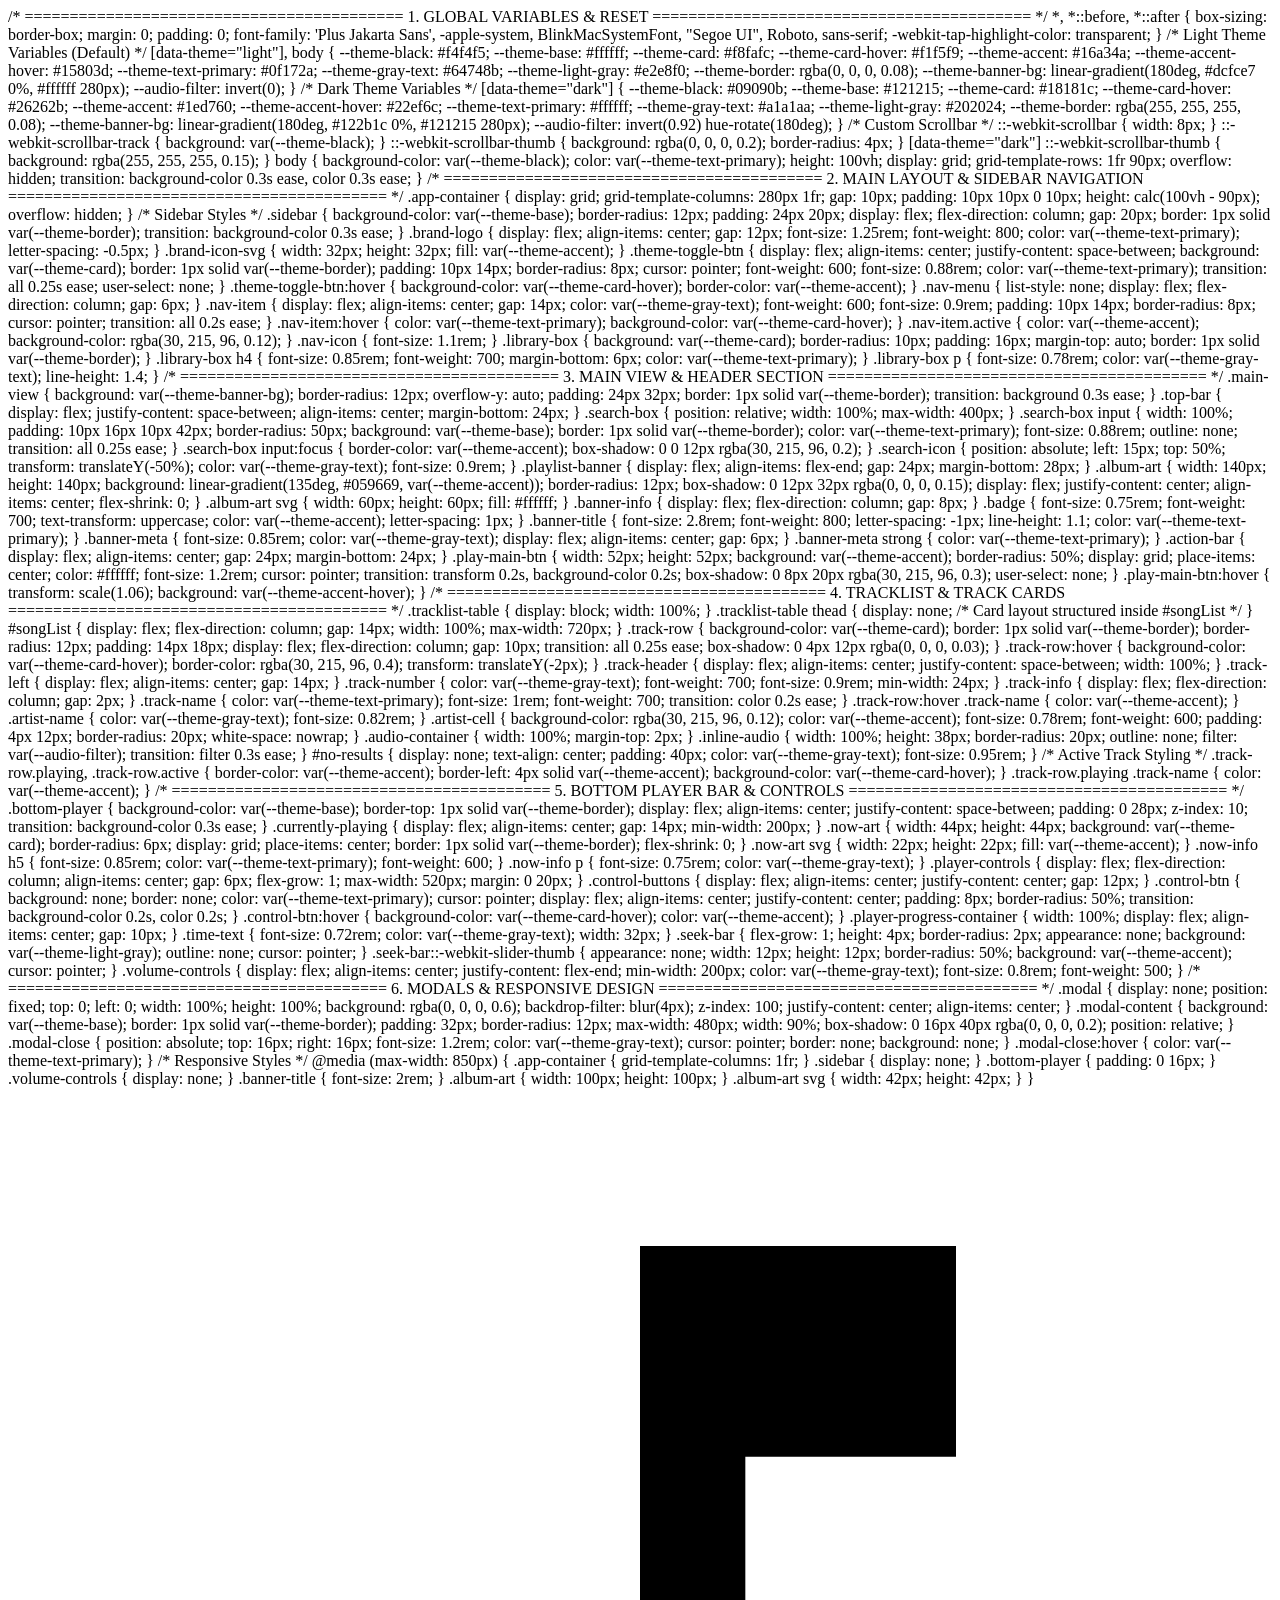
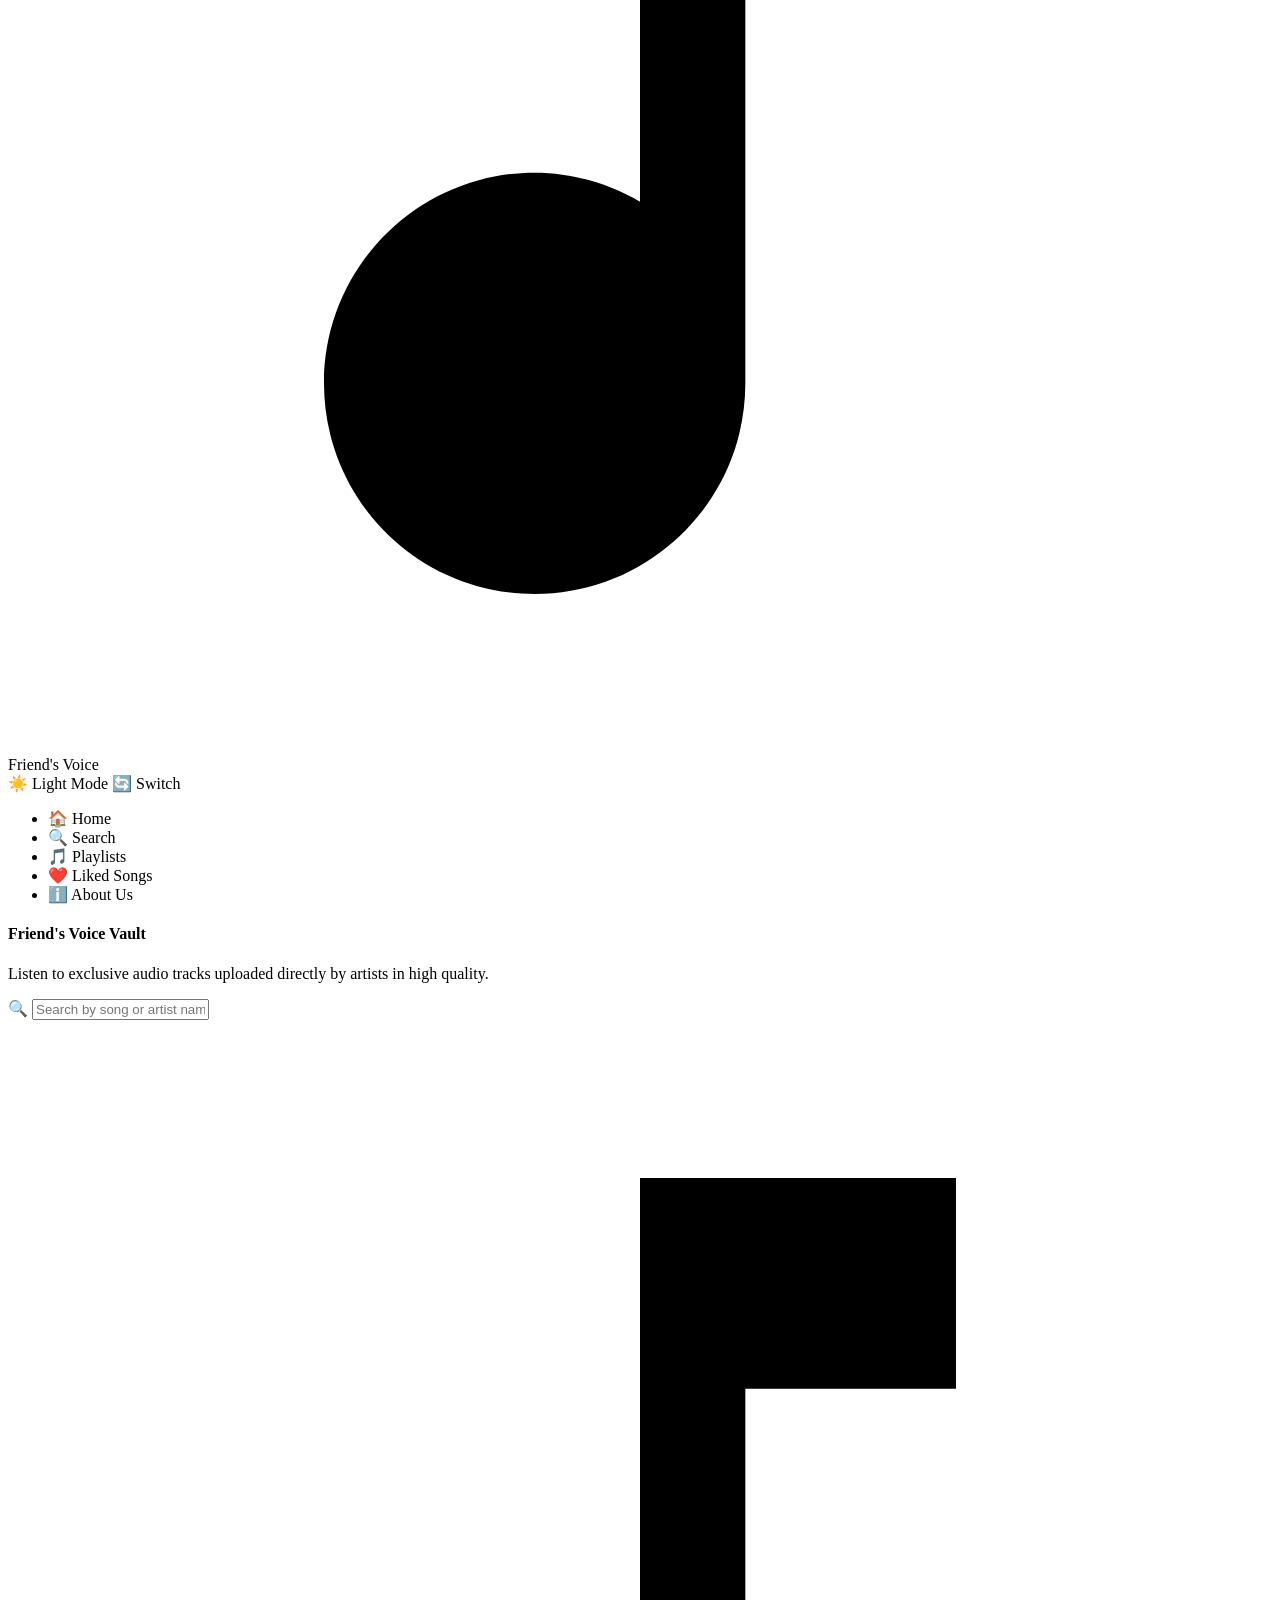
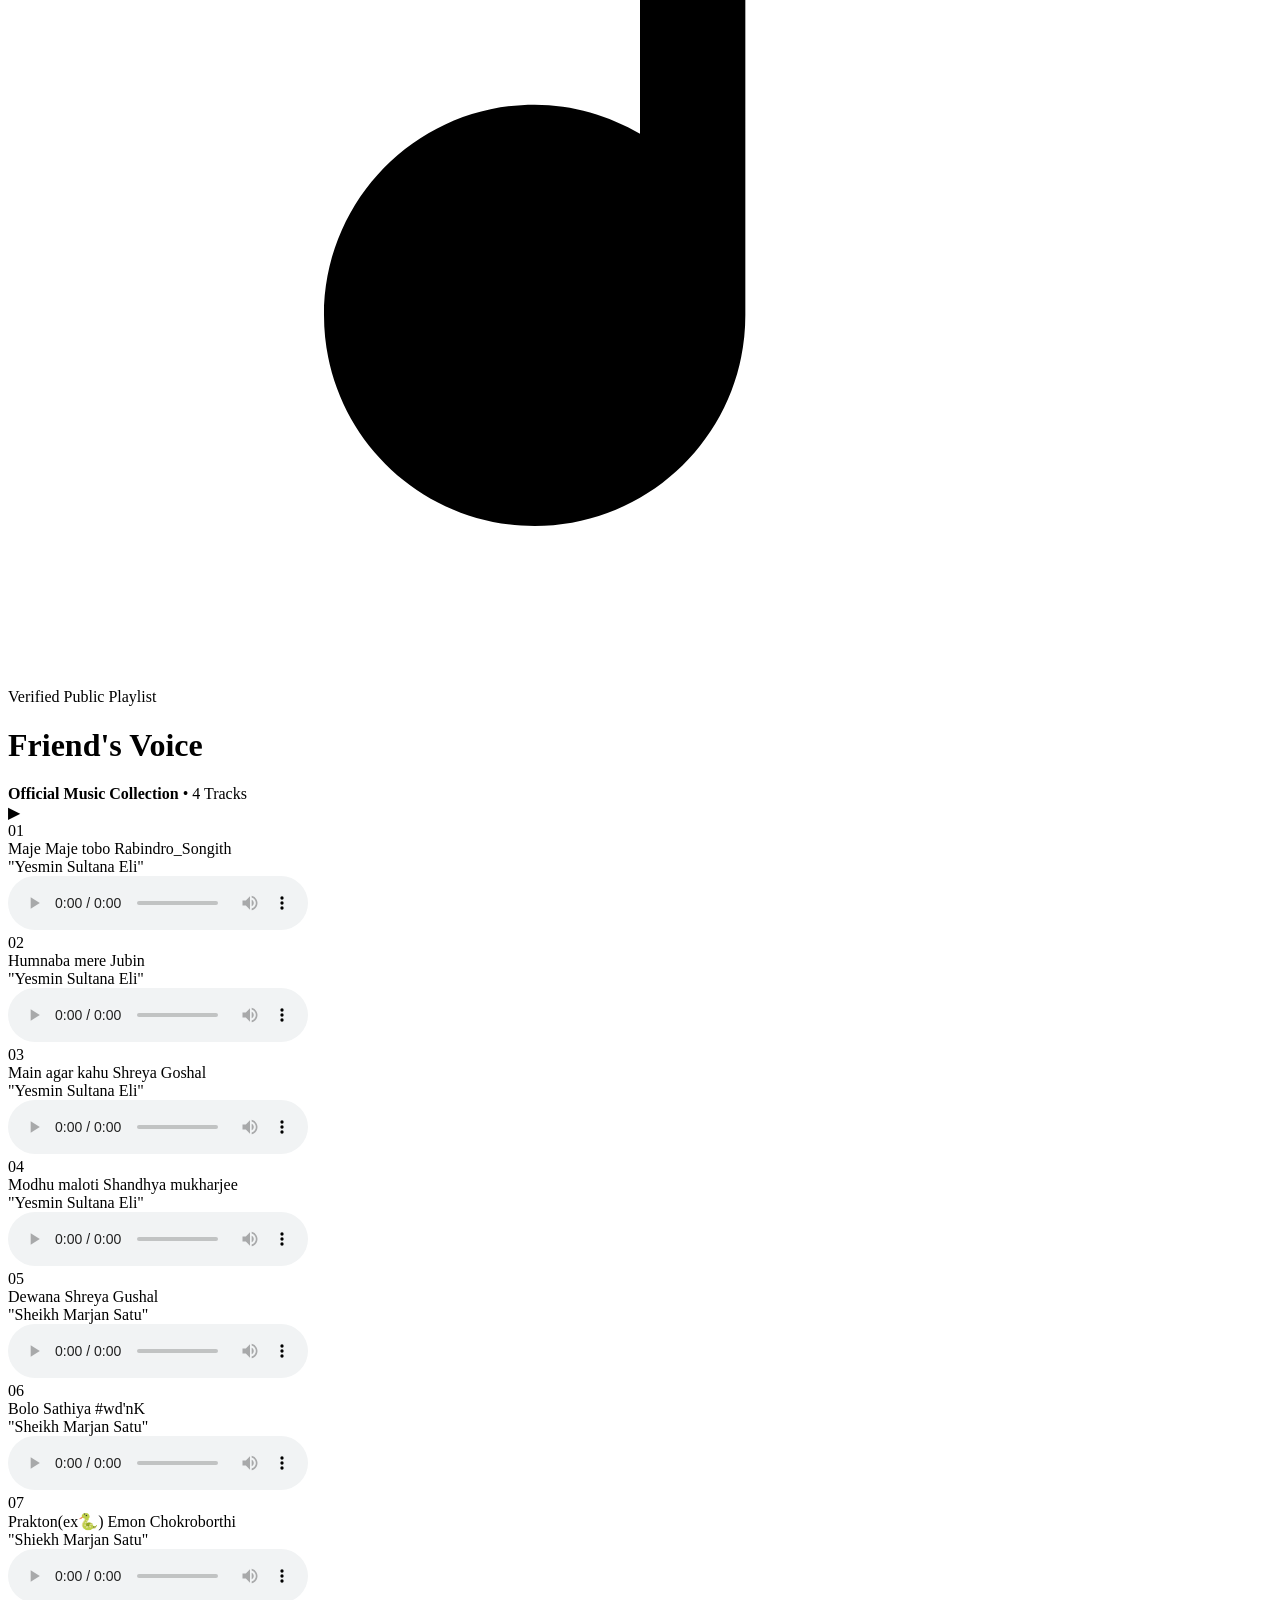
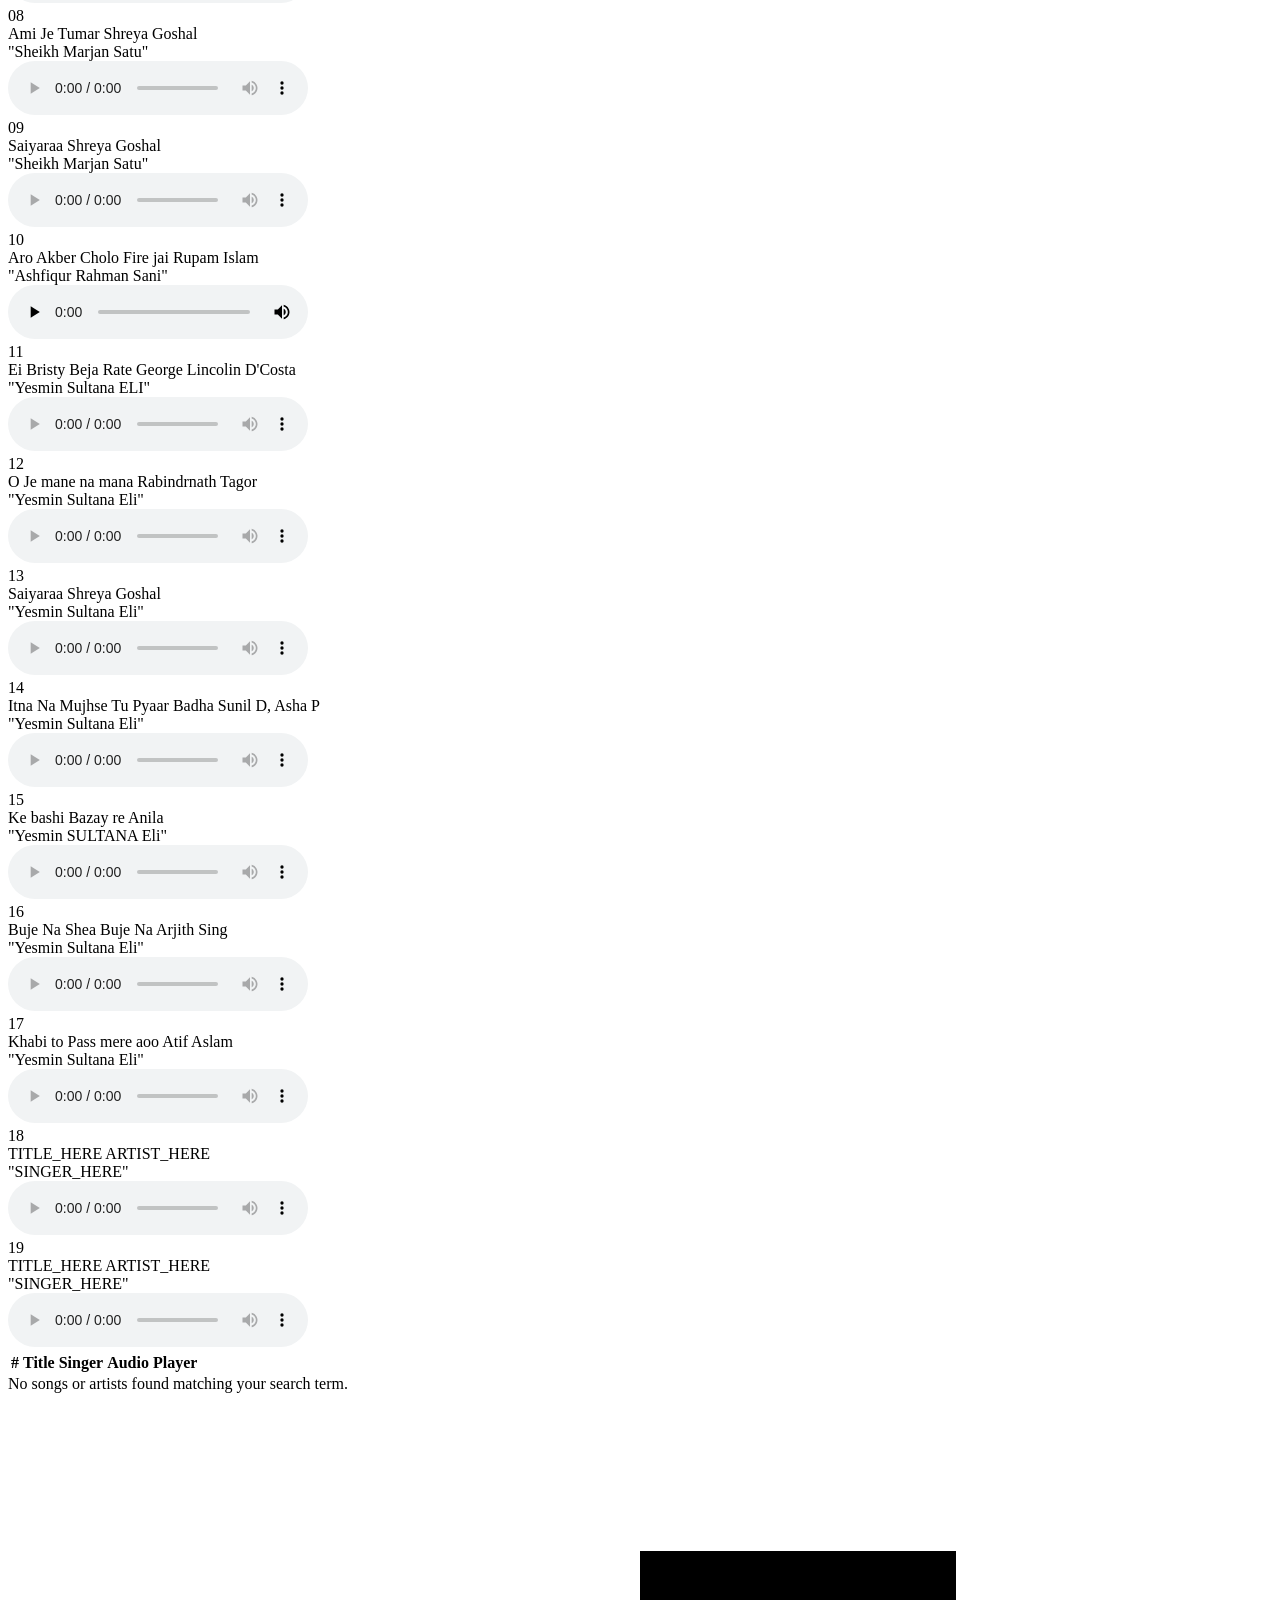
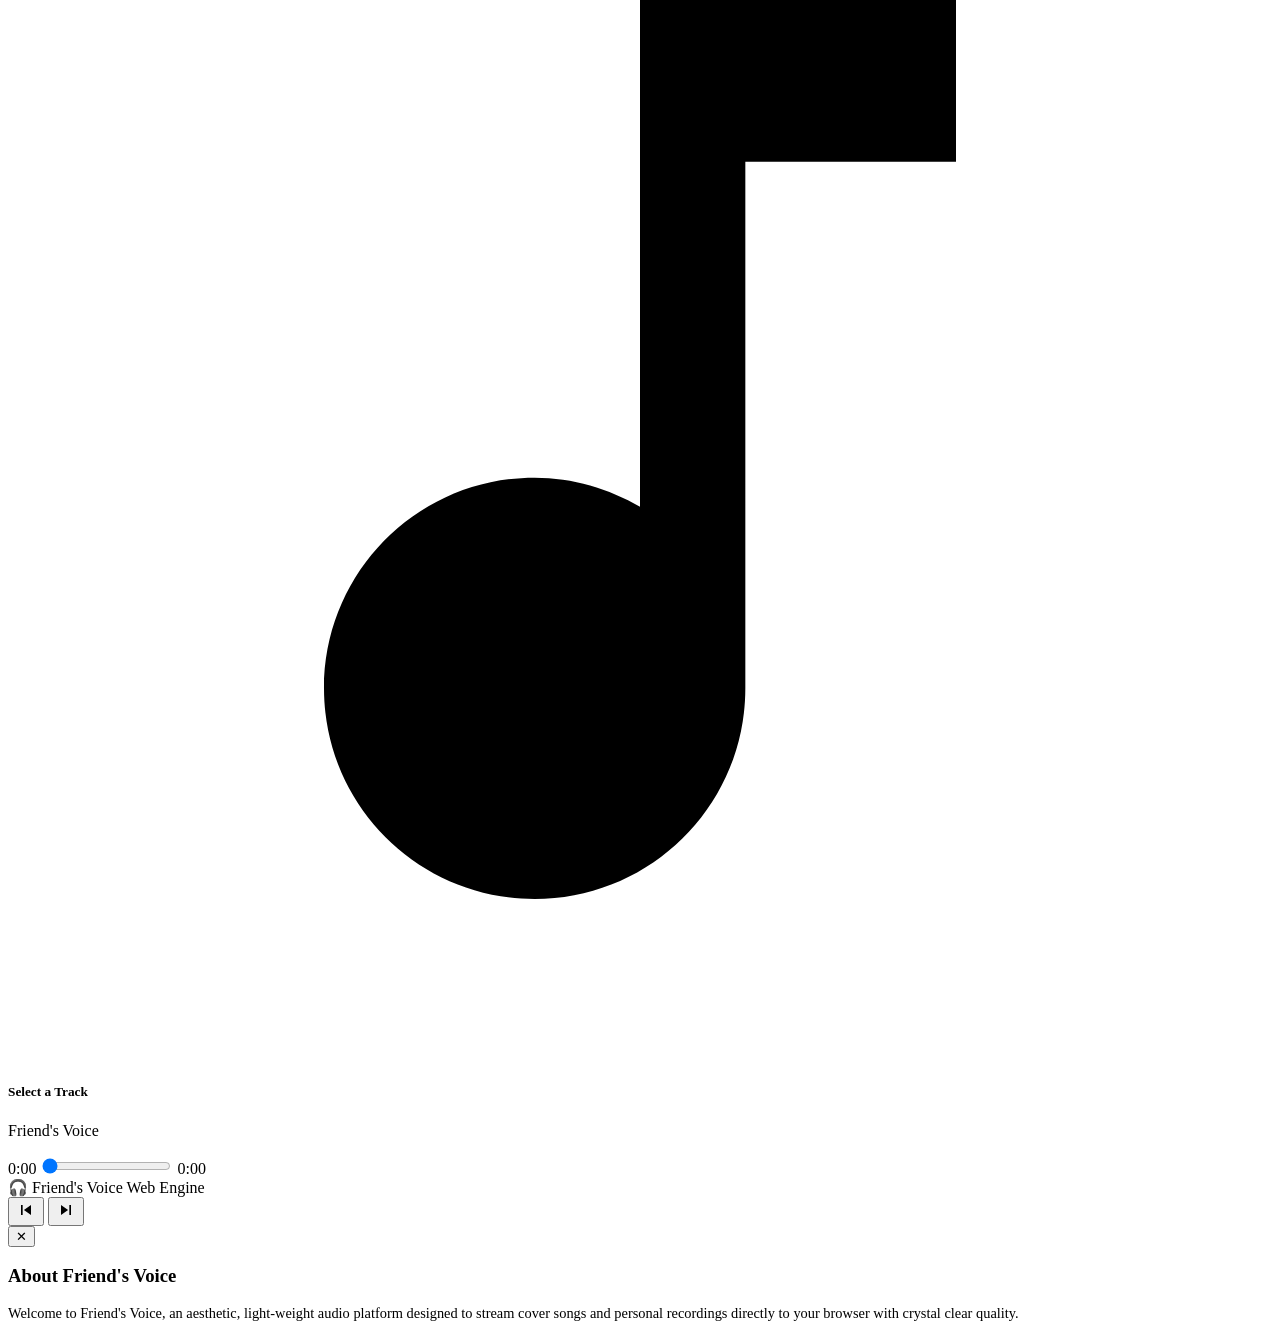
==== music.html @ ba9e69d5 "Update music.html" ====
<!DOCTYPE html>
<html lang="en" data-theme="light">
<head>
    <meta charset="UTF-8">
    <meta name="viewport" content="width=device-width, initial-scale=1.0">
    <title>Friend's Voice</title>
    <link href="https://fonts.googleapis.com/css2?family=Plus+Jakarta+Sans:wght@400;500;600;700;800&display=swap" rel="stylesheet">
   /* ==========================================
   1. GLOBAL VARIABLES & RESET
   ========================================== */
*, *::before, *::after {
    box-sizing: border-box;
    margin: 0;
    padding: 0;
    font-family: 'Plus Jakarta Sans', -apple-system, BlinkMacSystemFont, "Segoe UI", Roboto, sans-serif;
    -webkit-tap-highlight-color: transparent;
}

/* Light Theme Variables (Default) */
[data-theme="light"], body {
    --theme-black: #f4f4f5;
    --theme-base: #ffffff;
    --theme-card: #f8fafc;
    --theme-card-hover: #f1f5f9;
    --theme-accent: #16a34a;
    --theme-accent-hover: #15803d;
    --theme-text-primary: #0f172a;
    --theme-gray-text: #64748b;
    --theme-light-gray: #e2e8f0;
    --theme-border: rgba(0, 0, 0, 0.08);
    --theme-banner-bg: linear-gradient(180deg, #dcfce7 0%, #ffffff 280px);
    --audio-filter: invert(0);
}

/* Dark Theme Variables */
[data-theme="dark"] {
    --theme-black: #09090b;
    --theme-base: #121215;
    --theme-card: #18181c;
    --theme-card-hover: #26262b;
    --theme-accent: #1ed760;
    --theme-accent-hover: #22ef6c;
    --theme-text-primary: #ffffff;
    --theme-gray-text: #a1a1aa;
    --theme-light-gray: #202024;
    --theme-border: rgba(255, 255, 255, 0.08);
    --theme-banner-bg: linear-gradient(180deg, #122b1c 0%, #121215 280px);
    --audio-filter: invert(0.92) hue-rotate(180deg);
}

/* Custom Scrollbar */
::-webkit-scrollbar {
    width: 8px;
}
::-webkit-scrollbar-track {
    background: var(--theme-black);
}
::-webkit-scrollbar-thumb {
    background: rgba(0, 0, 0, 0.2);
    border-radius: 4px;
}
[data-theme="dark"] ::-webkit-scrollbar-thumb {
    background: rgba(255, 255, 255, 0.15);
}

body {
    background-color: var(--theme-black);
    color: var(--theme-text-primary);
    height: 100vh;
    display: grid;
    grid-template-rows: 1fr 90px;
    overflow: hidden;
    transition: background-color 0.3s ease, color 0.3s ease;
}

/* ==========================================
   2. MAIN LAYOUT & SIDEBAR NAVIGATION
   ========================================== */
.app-container {
    display: grid;
    grid-template-columns: 280px 1fr;
    gap: 10px;
    padding: 10px 10px 0 10px;
    height: calc(100vh - 90px);
    overflow: hidden;
}

/* Sidebar Styles */
.sidebar {
    background-color: var(--theme-base);
    border-radius: 12px;
    padding: 24px 20px;
    display: flex;
    flex-direction: column;
    gap: 20px;
    border: 1px solid var(--theme-border);
    transition: background-color 0.3s ease;
}

.brand-logo {
    display: flex;
    align-items: center;
    gap: 12px;
    font-size: 1.25rem;
    font-weight: 800;
    color: var(--theme-text-primary);
    letter-spacing: -0.5px;
}

.brand-icon-svg {
    width: 32px;
    height: 32px;
    fill: var(--theme-accent);
}

.theme-toggle-btn {
    display: flex;
    align-items: center;
    justify-content: space-between;
    background: var(--theme-card);
    border: 1px solid var(--theme-border);
    padding: 10px 14px;
    border-radius: 8px;
    cursor: pointer;
    font-weight: 600;
    font-size: 0.88rem;
    color: var(--theme-text-primary);
    transition: all 0.25s ease;
    user-select: none;
}

.theme-toggle-btn:hover {
    background-color: var(--theme-card-hover);
    border-color: var(--theme-accent);
}

.nav-menu {
    list-style: none;
    display: flex;
    flex-direction: column;
    gap: 6px;
}

.nav-item {
    display: flex;
    align-items: center;
    gap: 14px;
    color: var(--theme-gray-text);
    font-weight: 600;
    font-size: 0.9rem;
    padding: 10px 14px;
    border-radius: 8px;
    cursor: pointer;
    transition: all 0.2s ease;
}

.nav-item:hover {
    color: var(--theme-text-primary);
    background-color: var(--theme-card-hover);
}

.nav-item.active {
    color: var(--theme-accent);
    background-color: rgba(30, 215, 96, 0.12);
}

.nav-icon {
    font-size: 1.1rem;
}

.library-box {
    background: var(--theme-card);
    border-radius: 10px;
    padding: 16px;
    margin-top: auto;
    border: 1px solid var(--theme-border);
}

.library-box h4 {
    font-size: 0.85rem;
    font-weight: 700;
    margin-bottom: 6px;
    color: var(--theme-text-primary);
}

.library-box p {
    font-size: 0.78rem;
    color: var(--theme-gray-text);
    line-height: 1.4;
}

/* ==========================================
   3. MAIN VIEW & HEADER SECTION
   ========================================== */
.main-view {
    background: var(--theme-banner-bg);
    border-radius: 12px;
    overflow-y: auto;
    padding: 24px 32px;
    border: 1px solid var(--theme-border);
    transition: background 0.3s ease;
}

.top-bar {
    display: flex;
    justify-content: space-between;
    align-items: center;
    margin-bottom: 24px;
}

.search-box {
    position: relative;
    width: 100%;
    max-width: 400px;
}

.search-box input {
    width: 100%;
    padding: 10px 16px 10px 42px;
    border-radius: 50px;
    background: var(--theme-base);
    border: 1px solid var(--theme-border);
    color: var(--theme-text-primary);
    font-size: 0.88rem;
    outline: none;
    transition: all 0.25s ease;
}

.search-box input:focus {
    border-color: var(--theme-accent);
    box-shadow: 0 0 12px rgba(30, 215, 96, 0.2);
}

.search-icon {
    position: absolute;
    left: 15px;
    top: 50%;
    transform: translateY(-50%);
    color: var(--theme-gray-text);
    font-size: 0.9rem;
}

.playlist-banner {
    display: flex;
    align-items: flex-end;
    gap: 24px;
    margin-bottom: 28px;
}

.album-art {
    width: 140px;
    height: 140px;
    background: linear-gradient(135deg, #059669, var(--theme-accent));
    border-radius: 12px;
    box-shadow: 0 12px 32px rgba(0, 0, 0, 0.15);
    display: flex;
    justify-content: center;
    align-items: center;
    flex-shrink: 0;
}

.album-art svg {
    width: 60px;
    height: 60px;
    fill: #ffffff;
}

.banner-info {
    display: flex;
    flex-direction: column;
    gap: 8px;
}

.badge {
    font-size: 0.75rem;
    font-weight: 700;
    text-transform: uppercase;
    color: var(--theme-accent);
    letter-spacing: 1px;
}

.banner-title {
    font-size: 2.8rem;
    font-weight: 800;
    letter-spacing: -1px;
    line-height: 1.1;
    color: var(--theme-text-primary);
}

.banner-meta {
    font-size: 0.85rem;
    color: var(--theme-gray-text);
    display: flex;
    align-items: center;
    gap: 6px;
}

.banner-meta strong {
    color: var(--theme-text-primary);
}

.action-bar {
    display: flex;
    align-items: center;
    gap: 24px;
    margin-bottom: 24px;
}

.play-main-btn {
    width: 52px;
    height: 52px;
    background: var(--theme-accent);
    border-radius: 50%;
    display: grid;
    place-items: center;
    color: #ffffff;
    font-size: 1.2rem;
    cursor: pointer;
    transition: transform 0.2s, background-color 0.2s;
    box-shadow: 0 8px 20px rgba(30, 215, 96, 0.3);
    user-select: none;
}

.play-main-btn:hover {
    transform: scale(1.06);
    background: var(--theme-accent-hover);
}

/* ==========================================
   4. TRACKLIST & TRACK CARDS
   ========================================== */
.tracklist-table {
    display: block;
    width: 100%;
}

.tracklist-table thead {
    display: none; /* Card layout structured inside #songList */
}

#songList {
    display: flex;
    flex-direction: column;
    gap: 14px;
    width: 100%;
    max-width: 720px;
}

.track-row {
    background-color: var(--theme-card);
    border: 1px solid var(--theme-border);
    border-radius: 12px;
    padding: 14px 18px;
    display: flex;
    flex-direction: column;
    gap: 10px;
    transition: all 0.25s ease;
    box-shadow: 0 4px 12px rgba(0, 0, 0, 0.03);
}

.track-row:hover {
    background-color: var(--theme-card-hover);
    border-color: rgba(30, 215, 96, 0.4);
    transform: translateY(-2px);
}

.track-header {
    display: flex;
    align-items: center;
    justify-content: space-between;
    width: 100%;
}

.track-left {
    display: flex;
    align-items: center;
    gap: 14px;
}

.track-number {
    color: var(--theme-gray-text);
    font-weight: 700;
    font-size: 0.9rem;
    min-width: 24px;
}

.track-info {
    display: flex;
    flex-direction: column;
    gap: 2px;
}

.track-name {
    color: var(--theme-text-primary);
    font-size: 1rem;
    font-weight: 700;
    transition: color 0.2s ease;
}

.track-row:hover .track-name {
    color: var(--theme-accent);
}

.artist-name {
    color: var(--theme-gray-text);
    font-size: 0.82rem;
}

.artist-cell {
    background-color: rgba(30, 215, 96, 0.12);
    color: var(--theme-accent);
    font-size: 0.78rem;
    font-weight: 600;
    padding: 4px 12px;
    border-radius: 20px;
    white-space: nowrap;
}

.audio-container {
    width: 100%;
    margin-top: 2px;
}

.inline-audio {
    width: 100%;
    height: 38px;
    border-radius: 20px;
    outline: none;
    filter: var(--audio-filter);
    transition: filter 0.3s ease;
}

#no-results {
    display: none;
    text-align: center;
    padding: 40px;
    color: var(--theme-gray-text);
    font-size: 0.95rem;
}

/* Active Track Styling */
.track-row.playing, .track-row.active {
    border-color: var(--theme-accent);
    border-left: 4px solid var(--theme-accent);
    background-color: var(--theme-card-hover);
}

.track-row.playing .track-name {
    color: var(--theme-accent);
}

/* ==========================================
   5. BOTTOM PLAYER BAR & CONTROLS
   ========================================== */
.bottom-player {
    background-color: var(--theme-base);
    border-top: 1px solid var(--theme-border);
    display: flex;
    align-items: center;
    justify-content: space-between;
    padding: 0 28px;
    z-index: 10;
    transition: background-color 0.3s ease;
}

.currently-playing {
    display: flex;
    align-items: center;
    gap: 14px;
    min-width: 200px;
}

.now-art {
    width: 44px;
    height: 44px;
    background: var(--theme-card);
    border-radius: 6px;
    display: grid;
    place-items: center;
    border: 1px solid var(--theme-border);
    flex-shrink: 0;
}

.now-art svg {
    width: 22px;
    height: 22px;
    fill: var(--theme-accent);
}

.now-info h5 {
    font-size: 0.85rem;
    color: var(--theme-text-primary);
    font-weight: 600;
}

.now-info p {
    font-size: 0.75rem;
    color: var(--theme-gray-text);
}

.player-controls {
    display: flex;
    flex-direction: column;
    align-items: center;
    gap: 6px;
    flex-grow: 1;
    max-width: 520px;
    margin: 0 20px;
}

.control-buttons {
    display: flex;
    align-items: center;
    justify-content: center;
    gap: 12px;
}

.control-btn {
    background: none;
    border: none;
    color: var(--theme-text-primary);
    cursor: pointer;
    display: flex;
    align-items: center;
    justify-content: center;
    padding: 8px;
    border-radius: 50%;
    transition: background-color 0.2s, color 0.2s;
}

.control-btn:hover {
    background-color: var(--theme-card-hover);
    color: var(--theme-accent);
}

.player-progress-container {
    width: 100%;
    display: flex;
    align-items: center;
    gap: 10px;
}

.time-text {
    font-size: 0.72rem;
    color: var(--theme-gray-text);
    width: 32px;
}

.seek-bar {
    flex-grow: 1;
    height: 4px;
    border-radius: 2px;
    appearance: none;
    background: var(--theme-light-gray);
    outline: none;
    cursor: pointer;
}

.seek-bar::-webkit-slider-thumb {
    appearance: none;
    width: 12px;
    height: 12px;
    border-radius: 50%;
    background: var(--theme-accent);
    cursor: pointer;
}

.volume-controls {
    display: flex;
    align-items: center;
    justify-content: flex-end;
    min-width: 200px;
    color: var(--theme-gray-text);
    font-size: 0.8rem;
    font-weight: 500;
}

/* ==========================================
   6. MODALS & RESPONSIVE DESIGN
   ========================================== */
.modal {
    display: none;
    position: fixed;
    top: 0;
    left: 0;
    width: 100%;
    height: 100%;
    background: rgba(0, 0, 0, 0.6);
    backdrop-filter: blur(4px);
    z-index: 100;
    justify-content: center;
    align-items: center;
}

.modal-content {
    background: var(--theme-base);
    border: 1px solid var(--theme-border);
    padding: 32px;
    border-radius: 12px;
    max-width: 480px;
    width: 90%;
    box-shadow: 0 16px 40px rgba(0, 0, 0, 0.2);
    position: relative;
}

.modal-close {
    position: absolute;
    top: 16px;
    right: 16px;
    font-size: 1.2rem;
    color: var(--theme-gray-text);
    cursor: pointer;
    border: none;
    background: none;
}

.modal-close:hover {
    color: var(--theme-text-primary);
}

/* Responsive Styles */
@media (max-width: 850px) {
    .app-container {
        grid-template-columns: 1fr;
    }
    .sidebar {
        display: none;
    }
    .bottom-player {
        padding: 0 16px;
    }
    .volume-controls {
        display: none;
    }
    .banner-title {
        font-size: 2rem;
    }
    .album-art {
        width: 100px;
        height: 100px;
    }
    .album-art svg {
        width: 42px;
        height: 42px;
    }
}
</head>
<body>

    <div class="app-container">
        
        <!-- Sidebar Navigation -->
        <aside class="sidebar">
            <div class="brand-logo">
                <svg class="brand-icon-svg" viewBox="0 0 24 24">
                    <path d="M12 3v10.55c-.59-.34-1.27-.55-2-.55-2.21 0-4 1.79-4 4s1.79 4 4 4 4-1.79 4-4V7h4V3h-6z"/>
                </svg>
                <span>Friend's Voice</span>
            </div>

            <!-- Theme Switcher -->
            <div class="theme-toggle-btn" onclick="toggleTheme()">
                <span id="themeLabel">☀️ Light Mode</span>
                <span id="themeIcon">🔄 Switch</span>
            </div>

            <ul class="nav-menu">
                <li class="nav-item active" onclick="switchTab(this)">
                    <span class="nav-icon">🏠</span> Home
                </li>
                <li class="nav-item" onclick="focusSearch(); switchTab(this)">
                    <span class="nav-icon">🔍</span> Search
                </li>
                <li class="nav-item" onclick="switchTab(this)">
                    <span class="nav-icon">🎵</span> Playlists
                </li>
                <li class="nav-item" onclick="switchTab(this)">
                    <span class="nav-icon">❤️</span> Liked Songs
                </li>
                <li class="nav-item" onclick="openModal()">
                    <span class="nav-icon">ℹ️</span> About Us
                </li>
            </ul>

            <div class="library-box">
                <h4>Friend's Voice Vault</h4>
                <p>Listen to exclusive audio tracks uploaded directly by artists in high quality.</p>
            </div>
        </aside>

        <!-- Main View Header & Tracks -->
        <main class="main-view">
            
            <!-- Top Search Input -->
            <div class="top-bar">
                <div class="search-box">
                    <span class="search-icon">🔍</span>
                    <input type="text" id="searchInput" onkeyup="filterSongs()" placeholder="Search by song or artist name...">
                </div>
            </div>

            <!-- Main Title Header -->
            <div class="playlist-banner">
                <div class="album-art">
                    <svg viewBox="0 0 24 24">
                        <path d="M12 3v10.55c-.59-.34-1.27-.55-2-.55-2.21 0-4 1.79-4 4s1.79 4 4 4 4-1.79 4-4V7h4V3h-6z"/>
                    </svg>
                </div>
                <div class="banner-info">
                    <span class="badge">Verified Public Playlist</span>
                    <h1 class="banner-title">Friend's Voice</h1>
                    <div class="banner-meta">
                        <strong>Official Music Collection</strong> • 4 Tracks
                    </div>
                </div>
            </div>

            <div class="action-bar">
                <div class="play-main-btn" title="Play First Track" onclick="playFirstTrack()">▶</div>
            </div>

            <!-- Song List Table -->
            <table class="tracklist-table">
                <thead>
                    <tr>
                        <th>#</th>
                        <th>Title</th>
                        <th>Singer</th>
                        <th>Audio Player</th>
                    </tr>
                </thead>
               <div id="songList">

    <!-- Track 01 -->
    <div class="track-row">
        <div class="track-header">
            <div class="track-left">
                <span class="track-number">01</span>
                <div class="track-info">
                    <span class="track-name">Maje Maje tobo</span>
                    <span class="artist-name">Rabindro_Songith</span>
                </div>
            </div>
            <div class="artist-cell">"Yesmin Sultana Eli"</div>
        </div>
        <div class="audio-container">
            <audio class="inline-audio" controls preload="metadata">
                <source src="assets/maje_maje_tobo.mp4" type="audio/mp4">
            </audio>
        </div>
    </div>

    <!-- Track 02 -->
    <div class="track-row">
        <div class="track-header">
            <div class="track-left">
                <span class="track-number">02</span>
                <div class="track-info">
                    <span class="track-name">Humnaba mere</span>
                    <span class="artist-name">Jubin</span>
                </div>
            </div>
            <div class="artist-cell">"Yesmin Sultana Eli"</div>
        </div>
        <div class="audio-container">
            <audio class="inline-audio" controls preload="metadata">
                <source src="assets/humnaba_mere.mp4" type="audio/mp4">
            </audio>
        </div>
    </div>

    <!-- Track 03 -->
    <div class="track-row">
        <div class="track-header">
            <div class="track-left">
                <span class="track-number">03</span>
                <div class="track-info">
                    <span class="track-name">Main agar kahu</span>
                    <span class="artist-name">Shreya Goshal</span>
                </div>
            </div>
            <div class="artist-cell">"Yesmin Sultana Eli"</div>
        </div>
        <div class="audio-container">
            <audio class="inline-audio" controls preload="metadata">
                <source src="assets/main_agar_kahu.mp4" type="audio/mp4">
            </audio>
        </div>
    </div>

    <!-- Track 04 -->
    <div class="track-row">
        <div class="track-header">
            <div class="track-left">
                <span class="track-number">04</span>
                <div class="track-info">
                    <span class="track-name">Modhu maloti</span>
                    <span class="artist-name">Shandhya mukharjee</span>
                </div>
            </div>
            <div class="artist-cell">"Yesmin Sultana Eli"</div>
        </div>
        <div class="audio-container">
            <audio class="inline-audio" controls preload="metadata">
                <source src="assets/modhu_maloti.mp4" type="audio/mp4">
            </audio>
        </div>
    </div>

    <!-- Track 05 -->
    <div class="track-row">
        <div class="track-header">
            <div class="track-left">
                <span class="track-number">05</span>
                <div class="track-info">
                    <span class="track-name">Dewana</span>
                    <span class="artist-name">Shreya Gushal</span>
                </div>
            </div>
            <div class="artist-cell">"Sheikh Marjan Satu"</div>
        </div>
        <div class="audio-container">
            <audio class="inline-audio" controls preload="metadata">
                <source src="Music/videos/satu1.mp4" type="audio/mp4">
            </audio>
        </div>
    </div>

    <!-- Track 06 -->
    <div class="track-row">
        <div class="track-header">
            <div class="track-left">
                <span class="track-number">06</span>
                <div class="track-info">
                    <span class="track-name">Bolo Sathiya</span>
                    <span class="artist-name">#wd'nK</span>
                </div>
            </div>
            <div class="artist-cell">"Sheikh Marjan Satu"</div>
        </div>
        <div class="audio-container">
            <audio class="inline-audio" controls preload="metadata">
                <source src="satu2.mp4" type="audio/mp4">
            </audio>
        </div>
    </div>

    <!-- Track 07 -->
    <div class="track-row">
        <div class="track-header">
            <div class="track-left">
                <span class="track-number">07</span>
                <div class="track-info">
                    <span class="track-name">Prakton(ex🐍)</span>
                    <span class="artist-name">Emon Chokroborthi</span>
                </div>
            </div>
            <div class="artist-cell">"Shiekh Marjan Satu"</div>
        </div>
        <div class="audio-container">
            <audio class="inline-audio" controls preload="metadata">
                <source src="satu3.mp4" type="audio/mp4">
            </audio>
        </div>
    </div>

    <!-- Track 08 -->
    <div class="track-row">
        <div class="track-header">
            <div class="track-left">
                <span class="track-number">08</span>
                <div class="track-info">
                    <span class="track-name">Ami Je Tumar</span>
                    <span class="artist-name">Shreya Goshal</span>
                </div>
            </div>
            <div class="artist-cell">"Sheikh Marjan Satu"</div>
        </div>
        <div class="audio-container">
            <audio class="inline-audio" controls preload="metadata">
                <source src="satu4.mp4" type="audio/mp4">
            </audio>
        </div>
    </div>

    <!-- Track 09 -->
    <div class="track-row">
        <div class="track-header">
            <div class="track-left">
                <span class="track-number">09</span>
                <div class="track-info">
                    <span class="track-name">Saiyaraa</span>
                    <span class="artist-name">Shreya Goshal</span>
                </div>
            </div>
            <div class="artist-cell">"Sheikh Marjan Satu"</div>
        </div>
        <div class="audio-container">
            <audio class="inline-audio" controls preload="metadata">
                <source src="satu5.mp4" type="audio/mp4">
            </audio>
        </div>
    </div>

    <!-- Track 10 -->
    <div class="track-row">
        <div class="track-header">
            <div class="track-left">
                <span class="track-number">10</span>
                <div class="track-info">
                    <span class="track-name">Aro Akber Cholo Fire jai</span>
                    <span class="artist-name">Rupam Islam</span>
                </div>
            </div>
            <div class="artist-cell">"Ashfiqur Rahman Sani"</div>
        </div>
        <div class="audio-container">
            <audio class="inline-audio" controls preload="metadata">
                <source src="sani1.ogg" type="audio/ogg">
            </audio>
        </div>
    </div>

    <!-- Track 11 -->
    <div class="track-row">
        <div class="track-header">
            <div class="track-left">
                <span class="track-number">11</span>
                <div class="track-info">
                    <span class="track-name">Ei Bristy Beja Rate</span>
                    <span class="artist-name">George Lincolin D'Costa</span>
                </div>
            </div>
            <div class="artist-cell">"Yesmin Sultana ELI"</div>
        </div>
        <div class="audio-container">
            <audio class="inline-audio" controls preload="metadata">
                <source src="Ei_bristy _veja _rate.mp4" type="audio/mp4">
            </audio>
        </div>
    </div>

    <!-- Track 12 -->
    <div class="track-row">
        <div class="track-header">
            <div class="track-left">
                <span class="track-number">12</span>
                <div class="track-info">
                    <span class="track-name">O Je mane na mana</span>
                    <span class="artist-name">Rabindrnath Tagor</span>
                </div>
            </div>
            <div class="artist-cell">"Yesmin Sultana Eli"</div>
        </div>
        <div class="audio-container">
            <audio class="inline-audio" controls preload="metadata">
                <source src="Eli2.mp4" type="audio/mp4">
            </audio>
        </div>
    </div>

    <!-- Track 13 -->
    <div class="track-row">
        <div class="track-header">
            <div class="track-left">
                <span class="track-number">13</span>
                <div class="track-info">
                    <span class="track-name">Saiyaraa</span>
                    <span class="artist-name">Shreya Goshal</span>
                </div>
            </div>
            <div class="artist-cell">"Yesmin Sultana Eli"</div>
        </div>
        <div class="audio-container">
            <audio class="inline-audio" controls preload="metadata">
                <source src="eli3.mp4" type="audio/mp4">
            </audio>
        </div>
    </div>

    <!-- Track 14 -->
    <div class="track-row">
        <div class="track-header">
            <div class="track-left">
                <span class="track-number">14</span>
                <div class="track-info">
                    <span class="track-name">Itna Na Mujhse Tu Pyaar Badha</span>
                    <span class="artist-name">Sunil D, Asha P</span>
                </div>
            </div>
            <div class="artist-cell">"Yesmin Sultana Eli"</div>
        </div>
        <div class="audio-container">
            <audio class="inline-audio" controls preload="metadata">
                <source src="Eli3_2.mp4" type="audio/mp4">
            </audio>
        </div>
    </div>

    <!-- Track 15 -->
    <div class="track-row">
        <div class="track-header">
            <div class="track-left">
                <span class="track-number">15</span>
                <div class="track-info">
                    <span class="track-name">Ke bashi Bazay re</span>
                    <span class="artist-name">Anila</span>
                </div>
            </div>
            <div class="artist-cell">"Yesmin SULTANA Eli"</div>
        </div>
        <div class="audio-container">
            <audio class="inline-audio" controls preload="metadata">
                <source src="Eli4.mp4" type="audio/mp4">
            </audio>
        </div>
    </div>

    <!-- Track 16 -->
    <div class="track-row">
        <div class="track-header">
            <div class="track-left">
                <span class="track-number">16</span>
                <div class="track-info">
                    <span class="track-name">Buje Na Shea Buje Na</span>
                    <span class="artist-name">Arjith Sing</span>
                </div>
            </div>
            <div class="artist-cell">"Yesmin Sultana Eli"</div>
        </div>
        <div class="audio-container">
            <audio class="inline-audio" controls preload="metadata">
                <source src="Buje_na.mp4" type="audio/mp4">
            </audio>
        </div>
    </div>

    <!-- Track 17 -->
    <div class="track-row">
        <div class="track-header">
            <div class="track-left">
                <span class="track-number">17</span>
                <div class="track-info">
                    <span class="track-name">Khabi to Pass mere aoo</span>
                    <span class="artist-name">Atif Aslam</span>
                </div>
            </div>
            <div class="artist-cell">"Yesmin Sultana Eli"</div>
        </div>
        <div class="audio-container">
            <audio class="inline-audio" controls preload="metadata">
                <source src="Khabi_to.mp4" type="audio/mp4">
            </audio>
        </div>
    </div>

    <!-- Track 18 -->
    <div class="track-row">
        <div class="track-header">
            <div class="track-left">
                <span class="track-number">18</span>
                <div class="track-info">
                    <span class="track-name">TITLE_HERE</span>
                    <span class="artist-name">ARTIST_HERE</span>
                </div>
            </div>
            <div class="artist-cell">"SINGER_HERE"</div>
        </div>
        <div class="audio-container">
            <audio class="inline-audio" controls preload="metadata">
                <source src="AUDIO_SRC_HERE" type="audio/mp4">
            </audio>
        </div>
    </div>

    <!-- Track 19 -->
    <div class="track-row">
        <div class="track-header">
            <div class="track-left">
                <span class="track-number">19</span>
                <div class="track-info">
                    <span class="track-name">TITLE_HERE</span>
                    <span class="artist-name">ARTIST_HERE</span>
                </div>
            </div>
            <div class="artist-cell">"SINGER_HERE"</div>
        </div>
        <div class="audio-container">
            <audio class="inline-audio" controls preload="metadata">
                <source src="AUDIO_SRC_HERE" type="audio/mp4">
            </audio>
        </div>
    </div>

</div>

            </table>

            <div id="no-results">No songs or artists found matching your search term.</div>

        </main>
    </div>

    <!-- Bottom Audio Control Bar -->
    <footer class="bottom-player">
        <div class="currently-playing">
            <div class="now-art">
                <svg viewBox="0 0 24 24">
                    <path d="M12 3v10.55c-.59-.34-1.27-.55-2-.55-2.21 0-4 1.79-4 4s1.79 4 4 4 4-1.79 4-4V7h4V3h-6z"/>
                </svg>
            </div>
            <div class="now-info">
                <h5 id="nowPlayingTitle">Select a Track</h5>
                <p id="nowPlayingArtist">Friend's Voice</p>
            </div>
        </div>

        <div class="player-controls">
            <div class="player-progress-container">
                <span class="time-text" id="currentTime">0:00</span>
                <input type="range" class="seek-bar" id="seekBar" value="0" min="0" max="100">
                <span class="time-text" id="durationTime">0:00</span>
            </div>
        </div>

        <div class="volume-controls">
            <span>🎧 Friend's Voice Web Engine</span>
        </div>
        <!-- HTML Structure -->
<div class="control-buttons">
    <button class="control-btn" id="prevBtn" title="Previous Song">
        <svg viewBox="0 0 24 24" width="20" height="20" fill="currentColor">
            <path d="M6 6h2v12H6zm3.5 6l8.5 6V6z"/>
        </svg>
    </button>
    <button class="control-btn" id="nextBtn" title="Next Song">
        <svg viewBox="0 0 24 24" width="20" height="20" fill="currentColor">
            <path d="M6 18l8.5-6L6 6v12zM16 6v12h2V6h-2z"/>
        </svg>
    </button>
</div>
    </footer>

    <!-- About Us Modal -->
    <div class="modal" id="aboutModal">
        <div class="modal-content">
            <button class="modal-close" onclick="closeModal()">✕</button>
            <h3 style="margin-bottom: 12px; color: var(--theme-accent);">About Friend's Voice</h3>
            <p style="font-size: 0.9rem; color: var(--theme-gray-text); line-height: 1.6;">
                Welcome to Friend's Voice, an aesthetic, light-weight audio platform designed to stream cover songs and personal recordings directly to your browser with crystal clear quality.
            </p>
        </div>
    </div>

    <!-- Logic & Event Listeners -->
    <script>
        const allAudios = document.querySelectorAll('audio');
        const nowTitle = document.getElementById('nowPlayingTitle');
        const nowArtist = document.getElementById('nowPlayingArtist');
        const seekBar = document.getElementById('seekBar');
        const currentTimeTxt = document.getElementById('currentTime');
        const durationTimeTxt = document.getElementById('durationTime');
        const themeLabel = document.getElementById('themeLabel');
        
        let activeAudio = null;

        // Theme Toggle Handler (Light/Dark Mode Switcher)
        function toggleTheme() {
            const currentTheme = document.documentElement.getAttribute('data-theme');
            const newTheme = currentTheme === 'light' ? 'dark' : 'light';
            
            document.documentElement.setAttribute('data-theme', newTheme);
            themeLabel.textContent = newTheme === 'light' ? '☀️ Light Mode' : '🌙 Dark Mode';
        }

        // Auto-pause and Bottom Bar Sync Logic
        allAudios.forEach((audio) => {
            audio.addEventListener('play', function() {
                // Pause all other audio players
                allAudios.forEach(a => {
                    if (a !== audio) {
                        a.pause();
                    }
                });

                activeAudio = audio;
                
                // Get track details from table row
                const row = audio.closest('tr');
                if (row) {
                    const title = row.querySelector('.track-name').textContent;
                    const artist = row.querySelector('.artist-cell').textContent;
                    nowTitle.textContent = title;
                    nowArtist.textContent = artist;
                }
            });

            // Update Progress Bar / Seekbar
            audio.addEventListener('timeupdate', function() {
                if (audio === activeAudio) {
                    const progress = (audio.currentTime / audio.duration) * 100;
                    seekBar.value = progress || 0;
                    currentTimeTxt.textContent = formatTime(audio.currentTime);
                    if(!isNaN(audio.duration)) {
                        durationTimeTxt.textContent = formatTime(audio.duration);
                    }
                }
            });
        });

        // Seek Audio using bottom seek bar
        seekBar.addEventListener('input', function() {
            if (activeAudio && !isNaN(activeAudio.duration)) {
                const seekTo = (seekBar.value / 100) * activeAudio.duration;
                activeAudio.currentTime = seekTo;
            }
        });

        // Time Formatting Helper
        function formatTime(seconds) {
            const mins = Math.floor(seconds / 60);
            const secs = Math.floor(seconds % 60);
            return `${mins}:${secs < 10 ? '0' : ''}${secs}`;
        }

        // Play First Song from Big Play Button
        function playFirstTrack() {
            if (allAudios.length > 0) {
                allAudios[0].play();
            }
        }

        // Instant Search Logic
        function filterSongs() {
            const filter = document.getElementById('searchInput').value.toLowerCase();
            const rows = document.querySelectorAll('#songList .track-row');
            const noResults = document.getElementById('no-results');
            let matchFound = false;

            rows.forEach(row => {
                const songTitle = row.querySelector('.track-name').textContent.toLowerCase();
                const artistName = row.querySelector('.artist-cell').textContent.toLowerCase();

                if (songTitle.includes(filter) || artistName.includes(filter)) {
                    row.style.display = "";
                    matchFound = true;
                } else {
                    row.style.display = "none";
                }
            });

            noResults.style.display = matchFound ? "none" : "block";
        }

        function focusSearch() {
            document.getElementById('searchInput').focus();
        }

        function switchTab(element) {
            document.querySelectorAll('.nav-item').forEach(el => el.classList.remove('active'));
            element.classList.add('active');
        }

        // Modal Handlers
        function openModal() {
            document.getElementById('aboutModal').style.display = 'flex';
        }

        function closeModal() {
            document.getElementById('aboutModal').style.display = 'none';
        }
        // JavaScript Implementation
document.addEventListener('DOMContentLoaded', function () {
    const allAudios = document.querySelectorAll('audio');
    const nextBtn = document.getElementById('nextBtn');
    const prevBtn = document.getElementById('prevBtn');

    let currentTrackIndex = -1;
    let activeAudio = null;
    /* ==========================================
   1. GLOBAL VARIABLES & INITIALIZATION
   ========================================== */
let currentAudio = null;
let currentTrackIndex = -1;

const trackRows = document.querySelectorAll('.track-row');
const audioElements = document.querySelectorAll('.inline-audio');
const searchInput = document.getElementById('searchInput');
const noResults = document.getElementById('no-results');

const nowPlayingTitle = document.getElementById('nowPlayingTitle');
const nowPlayingArtist = document.getElementById('nowPlayingArtist');
const currentTimeEl = document.getElementById('currentTime');
const durationTimeEl = document.getElementById('durationTime');
const seekBar = document.getElementById('seekBar');

const prevBtn = document.getElementById('prevBtn');
const nextBtn = document.getElementById('nextBtn');
const aboutModal = document.getElementById('aboutModal');

/* ==========================================
   2. THEME SWITCHER (LIGHT / DARK)
   ========================================== */
function toggleTheme() {
    const body = document.body;
    const themeLabel = document.getElementById('themeLabel');
    const currentTheme = body.getAttribute('data-theme') || 'light';
    const newTheme = currentTheme === 'light' ? 'dark' : 'light';

    body.setAttribute('data-theme', newTheme);
    
    if (themeLabel) {
        themeLabel.innerText = newTheme === 'dark' ? '🌙 Dark Mode' : '☀️ Light Mode';
    }
}

/* ==========================================
   3. NAVIGATION TABS & MODAL CONTROLS
   ========================================== */
function switchTab(element) {
    document.querySelectorAll('.nav-item').forEach(item => {
        item.classList.remove('active');
    });
    element.classList.add('active');
}

function focusSearch() {
    if (searchInput) {
        searchInput.focus();
    }
}

function openModal() {
    if (aboutModal) {
        aboutModal.style.display = 'flex';
    }
}

function closeModal() {
    if (aboutModal) {
        aboutModal.style.display = 'none';
    }
}

window.onclick = function(event) {
    if (event.target === aboutModal) {
        closeModal();
    }
};

/* ==========================================
   4. SEARCH / FILTER FUNCTIONALITY
   ========================================== */
function filterSongs() {
    const filter = searchInput.value.toLowerCase().trim();
    let hasVisibleTracks = false;

    trackRows.forEach(row => {
        const songName = row.querySelector('.track-name')?.innerText.toLowerCase() || '';
        const artistName = row.querySelector('.artist-name')?.innerText.toLowerCase() || '';
        const singerName = row.querySelector('.artist-cell')?.innerText.toLowerCase() || '';

        if (songName.includes(filter) || artistName.includes(filter) || singerName.includes(filter)) {
            row.style.display = 'flex';
            hasVisibleTracks = true;
        } else {
            row.style.display = 'none';
        }
    });

    if (noResults) {
        noResults.style.display = hasVisibleTracks ? 'none' : 'block';
    }
}

/* ==========================================
   5. AUDIO PLAYER CONTROLS & AUTOPLAY SYNC
   ========================================== */

// Stop all playing audio and clear active visual states
function clearActiveStates() {
    audioElements.forEach(audio => audio.pause());
    trackRows.forEach(row => row.classList.remove('playing', 'active'));
}

// Format time in seconds to mm:ss format
function formatTime(seconds) {
    if (isNaN(seconds)) return "0:00";
    const mins = Math.floor(seconds / 60);
    const secs = Math.floor(seconds % 60);
    return `${mins}:${secs < 10 ? '0' : ''}${secs}`;
}

// Primary function to play a specific track by index
function playTrack(index) {
    if (index < 0 || index >= trackRows.length) return;

    clearActiveStates();

    const row = trackRows[index];
    const audio = row.querySelector('.inline-audio');

    currentAudio = audio;
    currentTrackIndex = index;

    // Highlight the currently active track card visually
    row.classList.add('playing', 'active');

    // Update bottom player track metadata
    const title = row.querySelector('.track-name')?.innerText || "Unknown Title";
    const singer = row.querySelector('.artist-cell')?.innerText.replace(/"/g, '') || "Unknown Singer";

    if (nowPlayingTitle) nowPlayingTitle.innerText = title;
    if (nowPlayingArtist) nowPlayingArtist.innerText = singer;

    // Play the audio
    audio.play();
}

/* ==========================================
   6. EVENT LISTENERS FOR TRACKS
   ========================================== */
trackRows.forEach((row, index) => {
    const audio = row.querySelector('.inline-audio');

    // Play or pause when clicking anywhere on the track card
    row.addEventListener('click', (e) => {
        if (e.target.tagName !== 'AUDIO' && !e.target.closest('audio')) {
            if (audio.paused) {
                playTrack(index);
            } else {
                audio.pause();
                row.classList.remove('playing', 'active');
            }
        }
    });

    // Update playing status when playback starts
    audio.addEventListener('play', () => {
        if (currentAudio && currentAudio !== audio) {
            clearActiveStates();
        }
        currentAudio = audio;
        currentTrackIndex = index;
        row.classList.add('playing', 'active');

        const title = row.querySelector('.track-name')?.innerText || "Unknown Title";
        const singer = row.querySelector('.artist-cell')?.innerText.replace(/"/g, '') || "Unknown Singer";

        if (nowPlayingTitle) nowPlayingTitle.innerText = title;
        if (nowPlayingArtist) nowPlayingArtist.innerText = singer;
    });

    // Remove highlight when paused
    audio.addEventListener('pause', () => {
        row.classList.remove('playing', 'active');
    });

    // Sync track progress with current time and seekbar slider
    audio.addEventListener('timeupdate', () => {
        if (currentAudio === audio) {
            if (currentTimeEl) currentTimeEl.innerText = formatTime(audio.currentTime);
            if (durationTimeEl) durationTimeEl.innerText = formatTime(audio.duration);
            
            if (seekBar && audio.duration) {
                seekBar.value = (audio.currentTime / audio.duration) * 100;
            }
        }
    });

    // Autoplay the next song when the current song finishes
    audio.addEventListener('ended', () => {
        row.classList.remove('playing', 'active');
        if (currentTrackIndex + 1 < trackRows.length) {
            playTrack(currentTrackIndex + 1);
        }
    });
});

/* ==========================================
   7. SEEKBAR & PLAYER BUTTON CONTROLS
   ========================================== */
if (seekBar) {
    seekBar.addEventListener('input', () => {
        if (currentAudio && currentAudio.duration) {
            currentAudio.currentTime = (seekBar.value / 100) * currentAudio.duration;
        }
    });
}

if (prevBtn) {
    prevBtn.addEventListener('click', () => {
        if (currentTrackIndex > 0) {
            playTrack(currentTrackIndex - 1);
        }
    });
}

if (nextBtn) {
    nextBtn.addEventListener('click', () => {
        if (currentTrackIndex < trackRows.length - 1) {
            playTrack(currentTrackIndex + 1);
        }
    });
}

function playFirstTrack() {
    if (trackRows.length > 0) {
        playTrack(0);
    }
}


    </script>

</body>
</html>
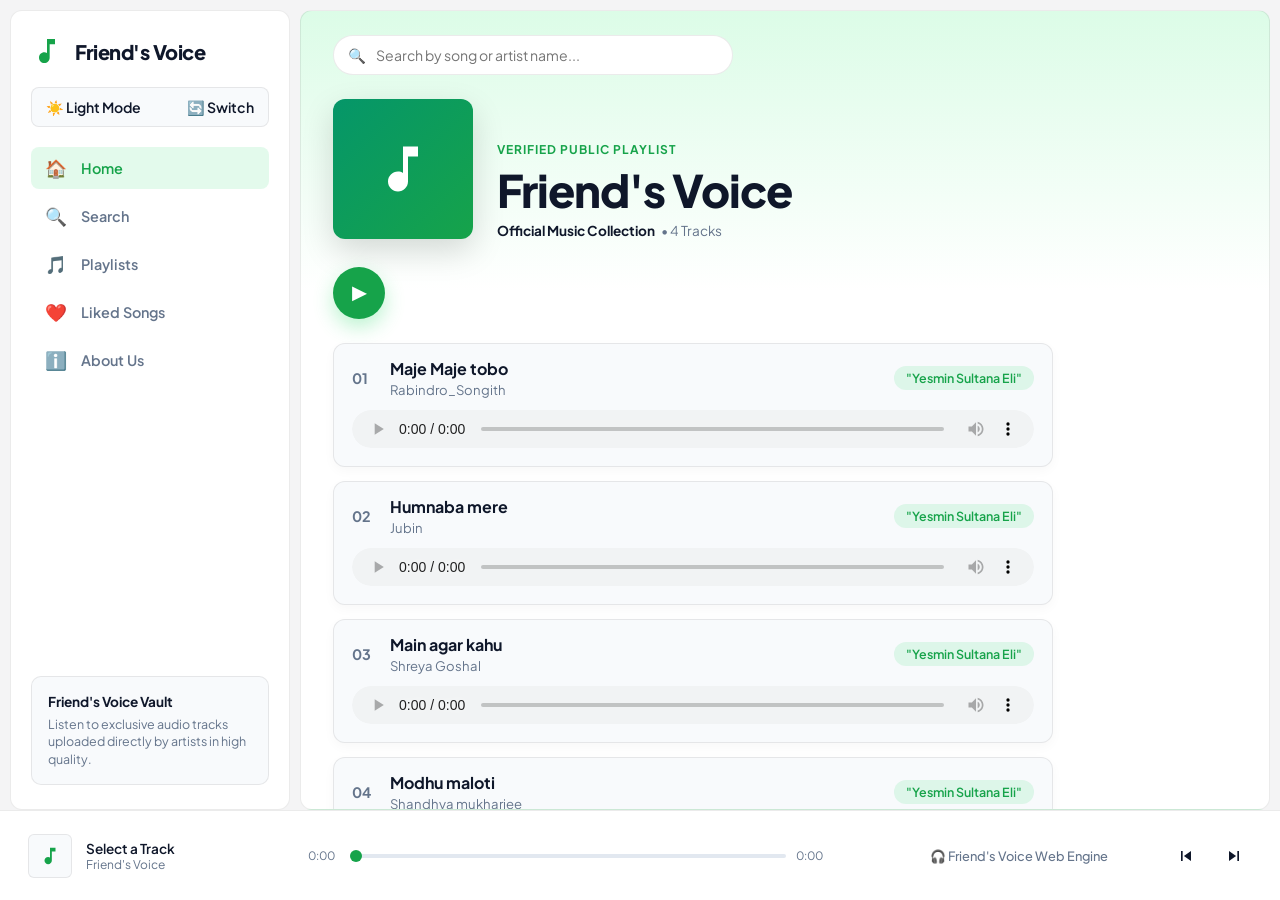
==== commit c936e648: "Update music.html" ====
--- a/music.html
+++ b/music.html
@@ -5,645 +5,8 @@
     <meta name="viewport" content="width=device-width, initial-scale=1.0">
     <title>Friend's Voice</title>
     <link href="https://fonts.googleapis.com/css2?family=Plus+Jakarta+Sans:wght@400;500;600;700;800&display=swap" rel="stylesheet">
-   /* ==========================================
-   1. GLOBAL VARIABLES & RESET
-   ========================================== */
-*, *::before, *::after {
-    box-sizing: border-box;
-    margin: 0;
-    padding: 0;
-    font-family: 'Plus Jakarta Sans', -apple-system, BlinkMacSystemFont, "Segoe UI", Roboto, sans-serif;
-    -webkit-tap-highlight-color: transparent;
-}
-
-/* Light Theme Variables (Default) */
-[data-theme="light"], body {
-    --theme-black: #f4f4f5;
-    --theme-base: #ffffff;
-    --theme-card: #f8fafc;
-    --theme-card-hover: #f1f5f9;
-    --theme-accent: #16a34a;
-    --theme-accent-hover: #15803d;
-    --theme-text-primary: #0f172a;
-    --theme-gray-text: #64748b;
-    --theme-light-gray: #e2e8f0;
-    --theme-border: rgba(0, 0, 0, 0.08);
-    --theme-banner-bg: linear-gradient(180deg, #dcfce7 0%, #ffffff 280px);
-    --audio-filter: invert(0);
-}
-
-/* Dark Theme Variables */
-[data-theme="dark"] {
-    --theme-black: #09090b;
-    --theme-base: #121215;
-    --theme-card: #18181c;
-    --theme-card-hover: #26262b;
-    --theme-accent: #1ed760;
-    --theme-accent-hover: #22ef6c;
-    --theme-text-primary: #ffffff;
-    --theme-gray-text: #a1a1aa;
-    --theme-light-gray: #202024;
-    --theme-border: rgba(255, 255, 255, 0.08);
-    --theme-banner-bg: linear-gradient(180deg, #122b1c 0%, #121215 280px);
-    --audio-filter: invert(0.92) hue-rotate(180deg);
-}
-
-/* Custom Scrollbar */
-::-webkit-scrollbar {
-    width: 8px;
-}
-::-webkit-scrollbar-track {
-    background: var(--theme-black);
-}
-::-webkit-scrollbar-thumb {
-    background: rgba(0, 0, 0, 0.2);
-    border-radius: 4px;
-}
-[data-theme="dark"] ::-webkit-scrollbar-thumb {
-    background: rgba(255, 255, 255, 0.15);
-}
-
-body {
-    background-color: var(--theme-black);
-    color: var(--theme-text-primary);
-    height: 100vh;
-    display: grid;
-    grid-template-rows: 1fr 90px;
-    overflow: hidden;
-    transition: background-color 0.3s ease, color 0.3s ease;
-}
-
-/* ==========================================
-   2. MAIN LAYOUT & SIDEBAR NAVIGATION
-   ========================================== */
-.app-container {
-    display: grid;
-    grid-template-columns: 280px 1fr;
-    gap: 10px;
-    padding: 10px 10px 0 10px;
-    height: calc(100vh - 90px);
-    overflow: hidden;
-}
-
-/* Sidebar Styles */
-.sidebar {
-    background-color: var(--theme-base);
-    border-radius: 12px;
-    padding: 24px 20px;
-    display: flex;
-    flex-direction: column;
-    gap: 20px;
-    border: 1px solid var(--theme-border);
-    transition: background-color 0.3s ease;
-}
-
-.brand-logo {
-    display: flex;
-    align-items: center;
-    gap: 12px;
-    font-size: 1.25rem;
-    font-weight: 800;
-    color: var(--theme-text-primary);
-    letter-spacing: -0.5px;
-}
-
-.brand-icon-svg {
-    width: 32px;
-    height: 32px;
-    fill: var(--theme-accent);
-}
-
-.theme-toggle-btn {
-    display: flex;
-    align-items: center;
-    justify-content: space-between;
-    background: var(--theme-card);
-    border: 1px solid var(--theme-border);
-    padding: 10px 14px;
-    border-radius: 8px;
-    cursor: pointer;
-    font-weight: 600;
-    font-size: 0.88rem;
-    color: var(--theme-text-primary);
-    transition: all 0.25s ease;
-    user-select: none;
-}
-
-.theme-toggle-btn:hover {
-    background-color: var(--theme-card-hover);
-    border-color: var(--theme-accent);
-}
-
-.nav-menu {
-    list-style: none;
-    display: flex;
-    flex-direction: column;
-    gap: 6px;
-}
-
-.nav-item {
-    display: flex;
-    align-items: center;
-    gap: 14px;
-    color: var(--theme-gray-text);
-    font-weight: 600;
-    font-size: 0.9rem;
-    padding: 10px 14px;
-    border-radius: 8px;
-    cursor: pointer;
-    transition: all 0.2s ease;
-}
-
-.nav-item:hover {
-    color: var(--theme-text-primary);
-    background-color: var(--theme-card-hover);
-}
-
-.nav-item.active {
-    color: var(--theme-accent);
-    background-color: rgba(30, 215, 96, 0.12);
-}
-
-.nav-icon {
-    font-size: 1.1rem;
-}
-
-.library-box {
-    background: var(--theme-card);
-    border-radius: 10px;
-    padding: 16px;
-    margin-top: auto;
-    border: 1px solid var(--theme-border);
-}
-
-.library-box h4 {
-    font-size: 0.85rem;
-    font-weight: 700;
-    margin-bottom: 6px;
-    color: var(--theme-text-primary);
-}
-
-.library-box p {
-    font-size: 0.78rem;
-    color: var(--theme-gray-text);
-    line-height: 1.4;
-}
-
-/* ==========================================
-   3. MAIN VIEW & HEADER SECTION
-   ========================================== */
-.main-view {
-    background: var(--theme-banner-bg);
-    border-radius: 12px;
-    overflow-y: auto;
-    padding: 24px 32px;
-    border: 1px solid var(--theme-border);
-    transition: background 0.3s ease;
-}
-
-.top-bar {
-    display: flex;
-    justify-content: space-between;
-    align-items: center;
-    margin-bottom: 24px;
-}
-
-.search-box {
-    position: relative;
-    width: 100%;
-    max-width: 400px;
-}
-
-.search-box input {
-    width: 100%;
-    padding: 10px 16px 10px 42px;
-    border-radius: 50px;
-    background: var(--theme-base);
-    border: 1px solid var(--theme-border);
-    color: var(--theme-text-primary);
-    font-size: 0.88rem;
-    outline: none;
-    transition: all 0.25s ease;
-}
-
-.search-box input:focus {
-    border-color: var(--theme-accent);
-    box-shadow: 0 0 12px rgba(30, 215, 96, 0.2);
-}
-
-.search-icon {
-    position: absolute;
-    left: 15px;
-    top: 50%;
-    transform: translateY(-50%);
-    color: var(--theme-gray-text);
-    font-size: 0.9rem;
-}
-
-.playlist-banner {
-    display: flex;
-    align-items: flex-end;
-    gap: 24px;
-    margin-bottom: 28px;
-}
-
-.album-art {
-    width: 140px;
-    height: 140px;
-    background: linear-gradient(135deg, #059669, var(--theme-accent));
-    border-radius: 12px;
-    box-shadow: 0 12px 32px rgba(0, 0, 0, 0.15);
-    display: flex;
-    justify-content: center;
-    align-items: center;
-    flex-shrink: 0;
-}
-
-.album-art svg {
-    width: 60px;
-    height: 60px;
-    fill: #ffffff;
-}
-
-.banner-info {
-    display: flex;
-    flex-direction: column;
-    gap: 8px;
-}
-
-.badge {
-    font-size: 0.75rem;
-    font-weight: 700;
-    text-transform: uppercase;
-    color: var(--theme-accent);
-    letter-spacing: 1px;
-}
-
-.banner-title {
-    font-size: 2.8rem;
-    font-weight: 800;
-    letter-spacing: -1px;
-    line-height: 1.1;
-    color: var(--theme-text-primary);
-}
-
-.banner-meta {
-    font-size: 0.85rem;
-    color: var(--theme-gray-text);
-    display: flex;
-    align-items: center;
-    gap: 6px;
-}
-
-.banner-meta strong {
-    color: var(--theme-text-primary);
-}
-
-.action-bar {
-    display: flex;
-    align-items: center;
-    gap: 24px;
-    margin-bottom: 24px;
-}
-
-.play-main-btn {
-    width: 52px;
-    height: 52px;
-    background: var(--theme-accent);
-    border-radius: 50%;
-    display: grid;
-    place-items: center;
-    color: #ffffff;
-    font-size: 1.2rem;
-    cursor: pointer;
-    transition: transform 0.2s, background-color 0.2s;
-    box-shadow: 0 8px 20px rgba(30, 215, 96, 0.3);
-    user-select: none;
-}
-
-.play-main-btn:hover {
-    transform: scale(1.06);
-    background: var(--theme-accent-hover);
-}
-
-/* ==========================================
-   4. TRACKLIST & TRACK CARDS
-   ========================================== */
-.tracklist-table {
-    display: block;
-    width: 100%;
-}
-
-.tracklist-table thead {
-    display: none; /* Card layout structured inside #songList */
-}
-
-#songList {
-    display: flex;
-    flex-direction: column;
-    gap: 14px;
-    width: 100%;
-    max-width: 720px;
-}
-
-.track-row {
-    background-color: var(--theme-card);
-    border: 1px solid var(--theme-border);
-    border-radius: 12px;
-    padding: 14px 18px;
-    display: flex;
-    flex-direction: column;
-    gap: 10px;
-    transition: all 0.25s ease;
-    box-shadow: 0 4px 12px rgba(0, 0, 0, 0.03);
-}
-
-.track-row:hover {
-    background-color: var(--theme-card-hover);
-    border-color: rgba(30, 215, 96, 0.4);
-    transform: translateY(-2px);
-}
-
-.track-header {
-    display: flex;
-    align-items: center;
-    justify-content: space-between;
-    width: 100%;
-}
-
-.track-left {
-    display: flex;
-    align-items: center;
-    gap: 14px;
-}
-
-.track-number {
-    color: var(--theme-gray-text);
-    font-weight: 700;
-    font-size: 0.9rem;
-    min-width: 24px;
-}
-
-.track-info {
-    display: flex;
-    flex-direction: column;
-    gap: 2px;
-}
-
-.track-name {
-    color: var(--theme-text-primary);
-    font-size: 1rem;
-    font-weight: 700;
-    transition: color 0.2s ease;
-}
-
-.track-row:hover .track-name {
-    color: var(--theme-accent);
-}
-
-.artist-name {
-    color: var(--theme-gray-text);
-    font-size: 0.82rem;
-}
-
-.artist-cell {
-    background-color: rgba(30, 215, 96, 0.12);
-    color: var(--theme-accent);
-    font-size: 0.78rem;
-    font-weight: 600;
-    padding: 4px 12px;
-    border-radius: 20px;
-    white-space: nowrap;
-}
-
-.audio-container {
-    width: 100%;
-    margin-top: 2px;
-}
-
-.inline-audio {
-    width: 100%;
-    height: 38px;
-    border-radius: 20px;
-    outline: none;
-    filter: var(--audio-filter);
-    transition: filter 0.3s ease;
-}
-
-#no-results {
-    display: none;
-    text-align: center;
-    padding: 40px;
-    color: var(--theme-gray-text);
-    font-size: 0.95rem;
-}
-
-/* Active Track Styling */
-.track-row.playing, .track-row.active {
-    border-color: var(--theme-accent);
-    border-left: 4px solid var(--theme-accent);
-    background-color: var(--theme-card-hover);
-}
-
-.track-row.playing .track-name {
-    color: var(--theme-accent);
-}
-
-/* ==========================================
-   5. BOTTOM PLAYER BAR & CONTROLS
-   ========================================== */
-.bottom-player {
-    background-color: var(--theme-base);
-    border-top: 1px solid var(--theme-border);
-    display: flex;
-    align-items: center;
-    justify-content: space-between;
-    padding: 0 28px;
-    z-index: 10;
-    transition: background-color 0.3s ease;
-}
-
-.currently-playing {
-    display: flex;
-    align-items: center;
-    gap: 14px;
-    min-width: 200px;
-}
-
-.now-art {
-    width: 44px;
-    height: 44px;
-    background: var(--theme-card);
-    border-radius: 6px;
-    display: grid;
-    place-items: center;
-    border: 1px solid var(--theme-border);
-    flex-shrink: 0;
-}
-
-.now-art svg {
-    width: 22px;
-    height: 22px;
-    fill: var(--theme-accent);
-}
-
-.now-info h5 {
-    font-size: 0.85rem;
-    color: var(--theme-text-primary);
-    font-weight: 600;
-}
-
-.now-info p {
-    font-size: 0.75rem;
-    color: var(--theme-gray-text);
-}
-
-.player-controls {
-    display: flex;
-    flex-direction: column;
-    align-items: center;
-    gap: 6px;
-    flex-grow: 1;
-    max-width: 520px;
-    margin: 0 20px;
-}
-
-.control-buttons {
-    display: flex;
-    align-items: center;
-    justify-content: center;
-    gap: 12px;
-}
-
-.control-btn {
-    background: none;
-    border: none;
-    color: var(--theme-text-primary);
-    cursor: pointer;
-    display: flex;
-    align-items: center;
-    justify-content: center;
-    padding: 8px;
-    border-radius: 50%;
-    transition: background-color 0.2s, color 0.2s;
-}
-
-.control-btn:hover {
-    background-color: var(--theme-card-hover);
-    color: var(--theme-accent);
-}
-
-.player-progress-container {
-    width: 100%;
-    display: flex;
-    align-items: center;
-    gap: 10px;
-}
-
-.time-text {
-    font-size: 0.72rem;
-    color: var(--theme-gray-text);
-    width: 32px;
-}
-
-.seek-bar {
-    flex-grow: 1;
-    height: 4px;
-    border-radius: 2px;
-    appearance: none;
-    background: var(--theme-light-gray);
-    outline: none;
-    cursor: pointer;
-}
-
-.seek-bar::-webkit-slider-thumb {
-    appearance: none;
-    width: 12px;
-    height: 12px;
-    border-radius: 50%;
-    background: var(--theme-accent);
-    cursor: pointer;
-}
-
-.volume-controls {
-    display: flex;
-    align-items: center;
-    justify-content: flex-end;
-    min-width: 200px;
-    color: var(--theme-gray-text);
-    font-size: 0.8rem;
-    font-weight: 500;
-}
-
-/* ==========================================
-   6. MODALS & RESPONSIVE DESIGN
-   ========================================== */
-.modal {
-    display: none;
-    position: fixed;
-    top: 0;
-    left: 0;
-    width: 100%;
-    height: 100%;
-    background: rgba(0, 0, 0, 0.6);
-    backdrop-filter: blur(4px);
-    z-index: 100;
-    justify-content: center;
-    align-items: center;
-}
-
-.modal-content {
-    background: var(--theme-base);
-    border: 1px solid var(--theme-border);
-    padding: 32px;
-    border-radius: 12px;
-    max-width: 480px;
-    width: 90%;
-    box-shadow: 0 16px 40px rgba(0, 0, 0, 0.2);
-    position: relative;
-}
-
-.modal-close {
-    position: absolute;
-    top: 16px;
-    right: 16px;
-    font-size: 1.2rem;
-    color: var(--theme-gray-text);
-    cursor: pointer;
-    border: none;
-    background: none;
-}
-
-.modal-close:hover {
-    color: var(--theme-text-primary);
-}
-
-/* Responsive Styles */
-@media (max-width: 850px) {
-    .app-container {
-        grid-template-columns: 1fr;
-    }
-    .sidebar {
-        display: none;
-    }
-    .bottom-player {
-        padding: 0 16px;
-    }
-    .volume-controls {
-        display: none;
-    }
-    .banner-title {
-        font-size: 2rem;
-    }
-    .album-art {
-        width: 100px;
-        height: 100px;
-    }
-    .album-art svg {
-        width: 42px;
-        height: 42px;
-    }
-}
+    <link href="style.css" rel="stylesheet">
+ 
 </head>
 <body>
 
--- a/style.css
+++ b/style.css
@@ -0,0 +1,639 @@
+ /* ==========================================
+   1. GLOBAL VARIABLES & RESET
+   ========================================== */
+*, *::before, *::after {
+    box-sizing: border-box;
+    margin: 0;
+    padding: 0;
+    font-family: 'Plus Jakarta Sans', -apple-system, BlinkMacSystemFont, "Segoe UI", Roboto, sans-serif;
+    -webkit-tap-highlight-color: transparent;
+}
+
+/* Light Theme Variables (Default) */
+[data-theme="light"], body {
+    --theme-black: #f4f4f5;
+    --theme-base: #ffffff;
+    --theme-card: #f8fafc;
+    --theme-card-hover: #f1f5f9;
+    --theme-accent: #16a34a;
+    --theme-accent-hover: #15803d;
+    --theme-text-primary: #0f172a;
+    --theme-gray-text: #64748b;
+    --theme-light-gray: #e2e8f0;
+    --theme-border: rgba(0, 0, 0, 0.08);
+    --theme-banner-bg: linear-gradient(180deg, #dcfce7 0%, #ffffff 280px);
+    --audio-filter: invert(0);
+}
+
+/* Dark Theme Variables */
+[data-theme="dark"] {
+    --theme-black: #09090b;
+    --theme-base: #121215;
+    --theme-card: #18181c;
+    --theme-card-hover: #26262b;
+    --theme-accent: #1ed760;
+    --theme-accent-hover: #22ef6c;
+    --theme-text-primary: #ffffff;
+    --theme-gray-text: #a1a1aa;
+    --theme-light-gray: #202024;
+    --theme-border: rgba(255, 255, 255, 0.08);
+    --theme-banner-bg: linear-gradient(180deg, #122b1c 0%, #121215 280px);
+    --audio-filter: invert(0.92) hue-rotate(180deg);
+}
+
+/* Custom Scrollbar */
+::-webkit-scrollbar {
+    width: 8px;
+}
+::-webkit-scrollbar-track {
+    background: var(--theme-black);
+}
+::-webkit-scrollbar-thumb {
+    background: rgba(0, 0, 0, 0.2);
+    border-radius: 4px;
+}
+[data-theme="dark"] ::-webkit-scrollbar-thumb {
+    background: rgba(255, 255, 255, 0.15);
+}
+
+body {
+    background-color: var(--theme-black);
+    color: var(--theme-text-primary);
+    height: 100vh;
+    display: grid;
+    grid-template-rows: 1fr 90px;
+    overflow: hidden;
+    transition: background-color 0.3s ease, color 0.3s ease;
+}
+
+/* ==========================================
+   2. MAIN LAYOUT & SIDEBAR NAVIGATION
+   ========================================== */
+.app-container {
+    display: grid;
+    grid-template-columns: 280px 1fr;
+    gap: 10px;
+    padding: 10px 10px 0 10px;
+    height: calc(100vh - 90px);
+    overflow: hidden;
+}
+
+/* Sidebar Styles */
+.sidebar {
+    background-color: var(--theme-base);
+    border-radius: 12px;
+    padding: 24px 20px;
+    display: flex;
+    flex-direction: column;
+    gap: 20px;
+    border: 1px solid var(--theme-border);
+    transition: background-color 0.3s ease;
+}
+
+.brand-logo {
+    display: flex;
+    align-items: center;
+    gap: 12px;
+    font-size: 1.25rem;
+    font-weight: 800;
+    color: var(--theme-text-primary);
+    letter-spacing: -0.5px;
+}
+
+.brand-icon-svg {
+    width: 32px;
+    height: 32px;
+    fill: var(--theme-accent);
+}
+
+.theme-toggle-btn {
+    display: flex;
+    align-items: center;
+    justify-content: space-between;
+    background: var(--theme-card);
+    border: 1px solid var(--theme-border);
+    padding: 10px 14px;
+    border-radius: 8px;
+    cursor: pointer;
+    font-weight: 600;
+    font-size: 0.88rem;
+    color: var(--theme-text-primary);
+    transition: all 0.25s ease;
+    user-select: none;
+}
+
+.theme-toggle-btn:hover {
+    background-color: var(--theme-card-hover);
+    border-color: var(--theme-accent);
+}
+
+.nav-menu {
+    list-style: none;
+    display: flex;
+    flex-direction: column;
+    gap: 6px;
+}
+
+.nav-item {
+    display: flex;
+    align-items: center;
+    gap: 14px;
+    color: var(--theme-gray-text);
+    font-weight: 600;
+    font-size: 0.9rem;
+    padding: 10px 14px;
+    border-radius: 8px;
+    cursor: pointer;
+    transition: all 0.2s ease;
+}
+
+.nav-item:hover {
+    color: var(--theme-text-primary);
+    background-color: var(--theme-card-hover);
+}
+
+.nav-item.active {
+    color: var(--theme-accent);
+    background-color: rgba(30, 215, 96, 0.12);
+}
+
+.nav-icon {
+    font-size: 1.1rem;
+}
+
+.library-box {
+    background: var(--theme-card);
+    border-radius: 10px;
+    padding: 16px;
+    margin-top: auto;
+    border: 1px solid var(--theme-border);
+}
+
+.library-box h4 {
+    font-size: 0.85rem;
+    font-weight: 700;
+    margin-bottom: 6px;
+    color: var(--theme-text-primary);
+}
+
+.library-box p {
+    font-size: 0.78rem;
+    color: var(--theme-gray-text);
+    line-height: 1.4;
+}
+
+/* ==========================================
+   3. MAIN VIEW & HEADER SECTION
+   ========================================== */
+.main-view {
+    background: var(--theme-banner-bg);
+    border-radius: 12px;
+    overflow-y: auto;
+    padding: 24px 32px;
+    border: 1px solid var(--theme-border);
+    transition: background 0.3s ease;
+}
+
+.top-bar {
+    display: flex;
+    justify-content: space-between;
+    align-items: center;
+    margin-bottom: 24px;
+}
+
+.search-box {
+    position: relative;
+    width: 100%;
+    max-width: 400px;
+}
+
+.search-box input {
+    width: 100%;
+    padding: 10px 16px 10px 42px;
+    border-radius: 50px;
+    background: var(--theme-base);
+    border: 1px solid var(--theme-border);
+    color: var(--theme-text-primary);
+    font-size: 0.88rem;
+    outline: none;
+    transition: all 0.25s ease;
+}
+
+.search-box input:focus {
+    border-color: var(--theme-accent);
+    box-shadow: 0 0 12px rgba(30, 215, 96, 0.2);
+}
+
+.search-icon {
+    position: absolute;
+    left: 15px;
+    top: 50%;
+    transform: translateY(-50%);
+    color: var(--theme-gray-text);
+    font-size: 0.9rem;
+}
+
+.playlist-banner {
+    display: flex;
+    align-items: flex-end;
+    gap: 24px;
+    margin-bottom: 28px;
+}
+
+.album-art {
+    width: 140px;
+    height: 140px;
+    background: linear-gradient(135deg, #059669, var(--theme-accent));
+    border-radius: 12px;
+    box-shadow: 0 12px 32px rgba(0, 0, 0, 0.15);
+    display: flex;
+    justify-content: center;
+    align-items: center;
+    flex-shrink: 0;
+}
+
+.album-art svg {
+    width: 60px;
+    height: 60px;
+    fill: #ffffff;
+}
+
+.banner-info {
+    display: flex;
+    flex-direction: column;
+    gap: 8px;
+}
+
+.badge {
+    font-size: 0.75rem;
+    font-weight: 700;
+    text-transform: uppercase;
+    color: var(--theme-accent);
+    letter-spacing: 1px;
+}
+
+.banner-title {
+    font-size: 2.8rem;
+    font-weight: 800;
+    letter-spacing: -1px;
+    line-height: 1.1;
+    color: var(--theme-text-primary);
+}
+
+.banner-meta {
+    font-size: 0.85rem;
+    color: var(--theme-gray-text);
+    display: flex;
+    align-items: center;
+    gap: 6px;
+}
+
+.banner-meta strong {
+    color: var(--theme-text-primary);
+}
+
+.action-bar {
+    display: flex;
+    align-items: center;
+    gap: 24px;
+    margin-bottom: 24px;
+}
+
+.play-main-btn {
+    width: 52px;
+    height: 52px;
+    background: var(--theme-accent);
+    border-radius: 50%;
+    display: grid;
+    place-items: center;
+    color: #ffffff;
+    font-size: 1.2rem;
+    cursor: pointer;
+    transition: transform 0.2s, background-color 0.2s;
+    box-shadow: 0 8px 20px rgba(30, 215, 96, 0.3);
+    user-select: none;
+}
+
+.play-main-btn:hover {
+    transform: scale(1.06);
+    background: var(--theme-accent-hover);
+}
+
+/* ==========================================
+   4. TRACKLIST & TRACK CARDS
+   ========================================== */
+.tracklist-table {
+    display: block;
+    width: 100%;
+}
+
+.tracklist-table thead {
+    display: none; /* Card layout structured inside #songList */
+}
+
+#songList {
+    display: flex;
+    flex-direction: column;
+    gap: 14px;
+    width: 100%;
+    max-width: 720px;
+}
+
+.track-row {
+    background-color: var(--theme-card);
+    border: 1px solid var(--theme-border);
+    border-radius: 12px;
+    padding: 14px 18px;
+    display: flex;
+    flex-direction: column;
+    gap: 10px;
+    transition: all 0.25s ease;
+    box-shadow: 0 4px 12px rgba(0, 0, 0, 0.03);
+}
+
+.track-row:hover {
+    background-color: var(--theme-card-hover);
+    border-color: rgba(30, 215, 96, 0.4);
+    transform: translateY(-2px);
+}
+
+.track-header {
+    display: flex;
+    align-items: center;
+    justify-content: space-between;
+    width: 100%;
+}
+
+.track-left {
+    display: flex;
+    align-items: center;
+    gap: 14px;
+}
+
+.track-number {
+    color: var(--theme-gray-text);
+    font-weight: 700;
+    font-size: 0.9rem;
+    min-width: 24px;
+}
+
+.track-info {
+    display: flex;
+    flex-direction: column;
+    gap: 2px;
+}
+
+.track-name {
+    color: var(--theme-text-primary);
+    font-size: 1rem;
+    font-weight: 700;
+    transition: color 0.2s ease;
+}
+
+.track-row:hover .track-name {
+    color: var(--theme-accent);
+}
+
+.artist-name {
+    color: var(--theme-gray-text);
+    font-size: 0.82rem;
+}
+
+.artist-cell {
+    background-color: rgba(30, 215, 96, 0.12);
+    color: var(--theme-accent);
+    font-size: 0.78rem;
+    font-weight: 600;
+    padding: 4px 12px;
+    border-radius: 20px;
+    white-space: nowrap;
+}
+
+.audio-container {
+    width: 100%;
+    margin-top: 2px;
+}
+
+.inline-audio {
+    width: 100%;
+    height: 38px;
+    border-radius: 20px;
+    outline: none;
+    filter: var(--audio-filter);
+    transition: filter 0.3s ease;
+}
+
+#no-results {
+    display: none;
+    text-align: center;
+    padding: 40px;
+    color: var(--theme-gray-text);
+    font-size: 0.95rem;
+}
+
+/* Active Track Styling */
+.track-row.playing, .track-row.active {
+    border-color: var(--theme-accent);
+    border-left: 4px solid var(--theme-accent);
+    background-color: var(--theme-card-hover);
+}
+
+.track-row.playing .track-name {
+    color: var(--theme-accent);
+}
+
+/* ==========================================
+   5. BOTTOM PLAYER BAR & CONTROLS
+   ========================================== */
+.bottom-player {
+    background-color: var(--theme-base);
+    border-top: 1px solid var(--theme-border);
+    display: flex;
+    align-items: center;
+    justify-content: space-between;
+    padding: 0 28px;
+    z-index: 10;
+    transition: background-color 0.3s ease;
+}
+
+.currently-playing {
+    display: flex;
+    align-items: center;
+    gap: 14px;
+    min-width: 200px;
+}
+
+.now-art {
+    width: 44px;
+    height: 44px;
+    background: var(--theme-card);
+    border-radius: 6px;
+    display: grid;
+    place-items: center;
+    border: 1px solid var(--theme-border);
+    flex-shrink: 0;
+}
+
+.now-art svg {
+    width: 22px;
+    height: 22px;
+    fill: var(--theme-accent);
+}
+
+.now-info h5 {
+    font-size: 0.85rem;
+    color: var(--theme-text-primary);
+    font-weight: 600;
+}
+
+.now-info p {
+    font-size: 0.75rem;
+    color: var(--theme-gray-text);
+}
+
+.player-controls {
+    display: flex;
+    flex-direction: column;
+    align-items: center;
+    gap: 6px;
+    flex-grow: 1;
+    max-width: 520px;
+    margin: 0 20px;
+}
+
+.control-buttons {
+    display: flex;
+    align-items: center;
+    justify-content: center;
+    gap: 12px;
+}
+
+.control-btn {
+    background: none;
+    border: none;
+    color: var(--theme-text-primary);
+    cursor: pointer;
+    display: flex;
+    align-items: center;
+    justify-content: center;
+    padding: 8px;
+    border-radius: 50%;
+    transition: background-color 0.2s, color 0.2s;
+}
+
+.control-btn:hover {
+    background-color: var(--theme-card-hover);
+    color: var(--theme-accent);
+}
+
+.player-progress-container {
+    width: 100%;
+    display: flex;
+    align-items: center;
+    gap: 10px;
+}
+
+.time-text {
+    font-size: 0.72rem;
+    color: var(--theme-gray-text);
+    width: 32px;
+}
+
+.seek-bar {
+    flex-grow: 1;
+    height: 4px;
+    border-radius: 2px;
+    appearance: none;
+    background: var(--theme-light-gray);
+    outline: none;
+    cursor: pointer;
+}
+
+.seek-bar::-webkit-slider-thumb {
+    appearance: none;
+    width: 12px;
+    height: 12px;
+    border-radius: 50%;
+    background: var(--theme-accent);
+    cursor: pointer;
+}
+
+.volume-controls {
+    display: flex;
+    align-items: center;
+    justify-content: flex-end;
+    min-width: 200px;
+    color: var(--theme-gray-text);
+    font-size: 0.8rem;
+    font-weight: 500;
+}
+
+/* ==========================================
+   6. MODALS & RESPONSIVE DESIGN
+   ========================================== */
+.modal {
+    display: none;
+    position: fixed;
+    top: 0;
+    left: 0;
+    width: 100%;
+    height: 100%;
+    background: rgba(0, 0, 0, 0.6);
+    backdrop-filter: blur(4px);
+    z-index: 100;
+    justify-content: center;
+    align-items: center;
+}
+
+.modal-content {
+    background: var(--theme-base);
+    border: 1px solid var(--theme-border);
+    padding: 32px;
+    border-radius: 12px;
+    max-width: 480px;
+    width: 90%;
+    box-shadow: 0 16px 40px rgba(0, 0, 0, 0.2);
+    position: relative;
+}
+
+.modal-close {
+    position: absolute;
+    top: 16px;
+    right: 16px;
+    font-size: 1.2rem;
+    color: var(--theme-gray-text);
+    cursor: pointer;
+    border: none;
+    background: none;
+}
+
+.modal-close:hover {
+    color: var(--theme-text-primary);
+}
+
+/* Responsive Styles */
+@media (max-width: 850px) {
+    .app-container {
+        grid-template-columns: 1fr;
+    }
+    .sidebar {
+        display: none;
+    }
+    .bottom-player {
+        padding: 0 16px;
+    }
+    .volume-controls {
+        display: none;
+    }
+    .banner-title {
+        font-size: 2rem;
+    }
+    .album-art {
+        width: 100px;
+        height: 100px;
+    }
+    .album-art svg {
+        width: 42px;
+        height: 42px;
+    }
+} </style>
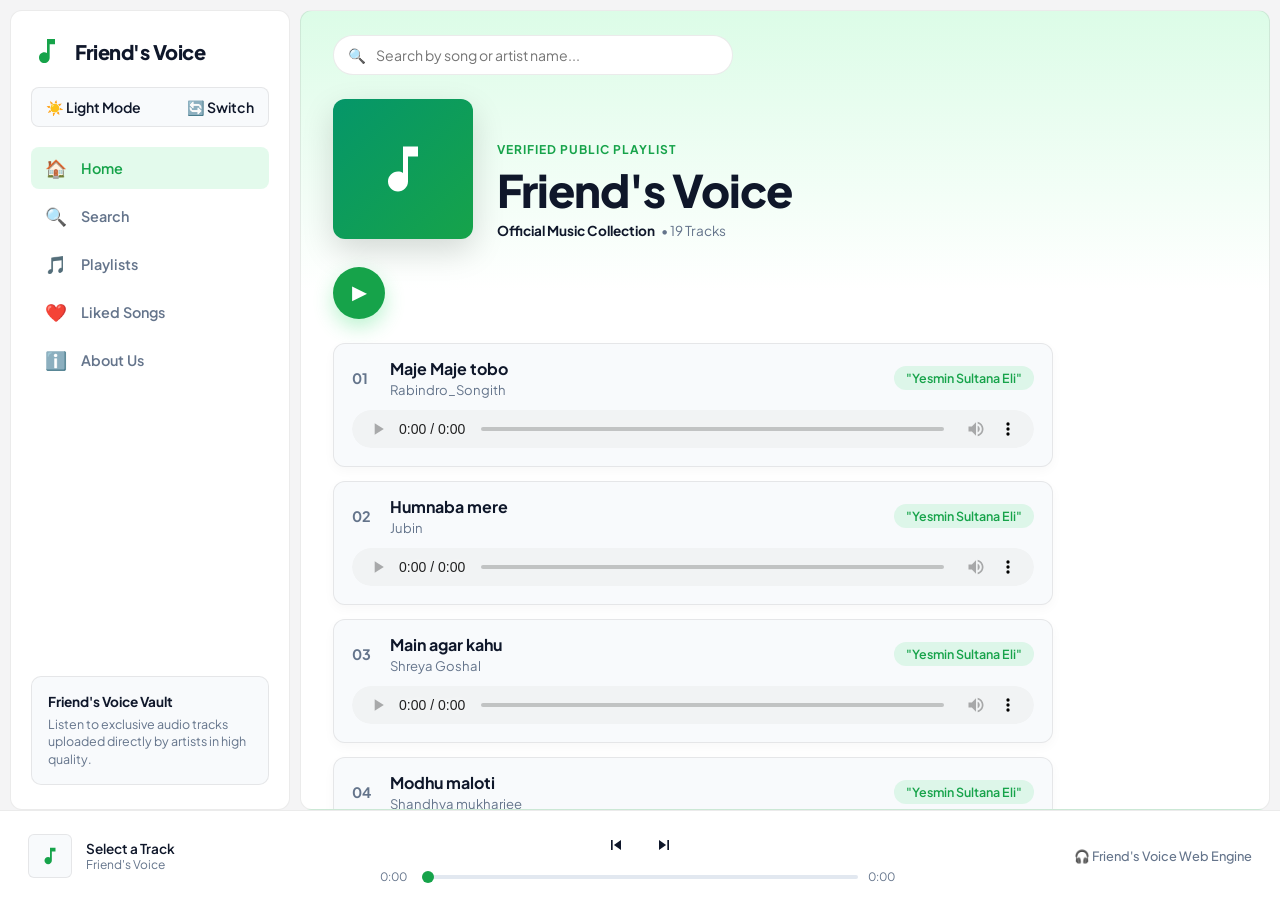
==== commit ea9b9505: "Update music.html" ====
--- a/music.html
+++ b/music.html
@@ -5,8 +5,10 @@
     <meta name="viewport" content="width=device-width, initial-scale=1.0">
     <title>Friend's Voice</title>
     <link href="https://fonts.googleapis.com/css2?family=Plus+Jakarta+Sans:wght@400;500;600;700;800&display=swap" rel="stylesheet">
-    <link href="style.css" rel="stylesheet">
- 
+    
+    <!-- CSS and JS File Connections -->
+    <link rel="stylesheet" href="style.css">
+    <script src="script.js" defer></script>
 </head>
 <body>
 
@@ -73,7 +75,7 @@
                     <span class="badge">Verified Public Playlist</span>
                     <h1 class="banner-title">Friend's Voice</h1>
                     <div class="banner-meta">
-                        <strong>Official Music Collection</strong> • 4 Tracks
+                        <strong>Official Music Collection</strong> • 19 Tracks
                     </div>
                 </div>
             </div>
@@ -82,384 +84,335 @@
                 <div class="play-main-btn" title="Play First Track" onclick="playFirstTrack()">▶</div>
             </div>
 
-            <!-- Song List Table -->
-            <table class="tracklist-table">
-                <thead>
-                    <tr>
-                        <th>#</th>
-                        <th>Title</th>
-                        <th>Singer</th>
-                        <th>Audio Player</th>
-                    </tr>
-                </thead>
-               <div id="songList">
-
-    <!-- Track 01 -->
-    <div class="track-row">
-        <div class="track-header">
-            <div class="track-left">
-                <span class="track-number">01</span>
-                <div class="track-info">
-                    <span class="track-name">Maje Maje tobo</span>
-                    <span class="artist-name">Rabindro_Songith</span>
-                </div>
-            </div>
-            <div class="artist-cell">"Yesmin Sultana Eli"</div>
-        </div>
-        <div class="audio-container">
-            <audio class="inline-audio" controls preload="metadata">
-                <source src="assets/maje_maje_tobo.mp4" type="audio/mp4">
-            </audio>
-        </div>
-    </div>
-
-    <!-- Track 02 -->
-    <div class="track-row">
-        <div class="track-header">
-            <div class="track-left">
-                <span class="track-number">02</span>
-                <div class="track-info">
-                    <span class="track-name">Humnaba mere</span>
-                    <span class="artist-name">Jubin</span>
-                </div>
-            </div>
-            <div class="artist-cell">"Yesmin Sultana Eli"</div>
-        </div>
-        <div class="audio-container">
-            <audio class="inline-audio" controls preload="metadata">
-                <source src="assets/humnaba_mere.mp4" type="audio/mp4">
-            </audio>
-        </div>
-    </div>
-
-    <!-- Track 03 -->
-    <div class="track-row">
-        <div class="track-header">
-            <div class="track-left">
-                <span class="track-number">03</span>
-                <div class="track-info">
-                    <span class="track-name">Main agar kahu</span>
-                    <span class="artist-name">Shreya Goshal</span>
-                </div>
-            </div>
-            <div class="artist-cell">"Yesmin Sultana Eli"</div>
-        </div>
-        <div class="audio-container">
-            <audio class="inline-audio" controls preload="metadata">
-                <source src="assets/main_agar_kahu.mp4" type="audio/mp4">
-            </audio>
-        </div>
-    </div>
-
-    <!-- Track 04 -->
-    <div class="track-row">
-        <div class="track-header">
-            <div class="track-left">
-                <span class="track-number">04</span>
-                <div class="track-info">
-                    <span class="track-name">Modhu maloti</span>
-                    <span class="artist-name">Shandhya mukharjee</span>
-                </div>
-            </div>
-            <div class="artist-cell">"Yesmin Sultana Eli"</div>
-        </div>
-        <div class="audio-container">
-            <audio class="inline-audio" controls preload="metadata">
-                <source src="assets/modhu_maloti.mp4" type="audio/mp4">
-            </audio>
-        </div>
-    </div>
-
-    <!-- Track 05 -->
-    <div class="track-row">
-        <div class="track-header">
-            <div class="track-left">
-                <span class="track-number">05</span>
-                <div class="track-info">
-                    <span class="track-name">Dewana</span>
-                    <span class="artist-name">Shreya Gushal</span>
-                </div>
-            </div>
-            <div class="artist-cell">"Sheikh Marjan Satu"</div>
-        </div>
-        <div class="audio-container">
-            <audio class="inline-audio" controls preload="metadata">
-                <source src="Music/videos/satu1.mp4" type="audio/mp4">
-            </audio>
-        </div>
-    </div>
-
-    <!-- Track 06 -->
-    <div class="track-row">
-        <div class="track-header">
-            <div class="track-left">
-                <span class="track-number">06</span>
-                <div class="track-info">
-                    <span class="track-name">Bolo Sathiya</span>
-                    <span class="artist-name">#wd'nK</span>
-                </div>
-            </div>
-            <div class="artist-cell">"Sheikh Marjan Satu"</div>
-        </div>
-        <div class="audio-container">
-            <audio class="inline-audio" controls preload="metadata">
-                <source src="satu2.mp4" type="audio/mp4">
-            </audio>
-        </div>
-    </div>
-
-    <!-- Track 07 -->
-    <div class="track-row">
-        <div class="track-header">
-            <div class="track-left">
-                <span class="track-number">07</span>
-                <div class="track-info">
-                    <span class="track-name">Prakton(ex🐍)</span>
-                    <span class="artist-name">Emon Chokroborthi</span>
-                </div>
-            </div>
-            <div class="artist-cell">"Shiekh Marjan Satu"</div>
-        </div>
-        <div class="audio-container">
-            <audio class="inline-audio" controls preload="metadata">
-                <source src="satu3.mp4" type="audio/mp4">
-            </audio>
-        </div>
-    </div>
-
-    <!-- Track 08 -->
-    <div class="track-row">
-        <div class="track-header">
-            <div class="track-left">
-                <span class="track-number">08</span>
-                <div class="track-info">
-                    <span class="track-name">Ami Je Tumar</span>
-                    <span class="artist-name">Shreya Goshal</span>
-                </div>
-            </div>
-            <div class="artist-cell">"Sheikh Marjan Satu"</div>
-        </div>
-        <div class="audio-container">
-            <audio class="inline-audio" controls preload="metadata">
-                <source src="satu4.mp4" type="audio/mp4">
-            </audio>
-        </div>
-    </div>
-
-    <!-- Track 09 -->
-    <div class="track-row">
-        <div class="track-header">
-            <div class="track-left">
-                <span class="track-number">09</span>
-                <div class="track-info">
-                    <span class="track-name">Saiyaraa</span>
-                    <span class="artist-name">Shreya Goshal</span>
-                </div>
-            </div>
-            <div class="artist-cell">"Sheikh Marjan Satu"</div>
-        </div>
-        <div class="audio-container">
-            <audio class="inline-audio" controls preload="metadata">
-                <source src="satu5.mp4" type="audio/mp4">
-            </audio>
-        </div>
-    </div>
-
-    <!-- Track 10 -->
-    <div class="track-row">
-        <div class="track-header">
-            <div class="track-left">
-                <span class="track-number">10</span>
-                <div class="track-info">
-                    <span class="track-name">Aro Akber Cholo Fire jai</span>
-                    <span class="artist-name">Rupam Islam</span>
-                </div>
-            </div>
-            <div class="artist-cell">"Ashfiqur Rahman Sani"</div>
-        </div>
-        <div class="audio-container">
-            <audio class="inline-audio" controls preload="metadata">
-                <source src="sani1.ogg" type="audio/ogg">
-            </audio>
-        </div>
-    </div>
-
-    <!-- Track 11 -->
-    <div class="track-row">
-        <div class="track-header">
-            <div class="track-left">
-                <span class="track-number">11</span>
-                <div class="track-info">
-                    <span class="track-name">Ei Bristy Beja Rate</span>
-                    <span class="artist-name">George Lincolin D'Costa</span>
-                </div>
-            </div>
-            <div class="artist-cell">"Yesmin Sultana ELI"</div>
-        </div>
-        <div class="audio-container">
-            <audio class="inline-audio" controls preload="metadata">
-                <source src="Ei_bristy _veja _rate.mp4" type="audio/mp4">
-            </audio>
-        </div>
-    </div>
-
-    <!-- Track 12 -->
-    <div class="track-row">
-        <div class="track-header">
-            <div class="track-left">
-                <span class="track-number">12</span>
-                <div class="track-info">
-                    <span class="track-name">O Je mane na mana</span>
-                    <span class="artist-name">Rabindrnath Tagor</span>
-                </div>
-            </div>
-            <div class="artist-cell">"Yesmin Sultana Eli"</div>
-        </div>
-        <div class="audio-container">
-            <audio class="inline-audio" controls preload="metadata">
-                <source src="Eli2.mp4" type="audio/mp4">
-            </audio>
-        </div>
-    </div>
-
-    <!-- Track 13 -->
-    <div class="track-row">
-        <div class="track-header">
-            <div class="track-left">
-                <span class="track-number">13</span>
-                <div class="track-info">
-                    <span class="track-name">Saiyaraa</span>
-                    <span class="artist-name">Shreya Goshal</span>
-                </div>
-            </div>
-            <div class="artist-cell">"Yesmin Sultana Eli"</div>
-        </div>
-        <div class="audio-container">
-            <audio class="inline-audio" controls preload="metadata">
-                <source src="eli3.mp4" type="audio/mp4">
-            </audio>
-        </div>
-    </div>
-
-    <!-- Track 14 -->
-    <div class="track-row">
-        <div class="track-header">
-            <div class="track-left">
-                <span class="track-number">14</span>
-                <div class="track-info">
-                    <span class="track-name">Itna Na Mujhse Tu Pyaar Badha</span>
-                    <span class="artist-name">Sunil D, Asha P</span>
-                </div>
-            </div>
-            <div class="artist-cell">"Yesmin Sultana Eli"</div>
-        </div>
-        <div class="audio-container">
-            <audio class="inline-audio" controls preload="metadata">
-                <source src="Eli3_2.mp4" type="audio/mp4">
-            </audio>
-        </div>
-    </div>
-
-    <!-- Track 15 -->
-    <div class="track-row">
-        <div class="track-header">
-            <div class="track-left">
-                <span class="track-number">15</span>
-                <div class="track-info">
-                    <span class="track-name">Ke bashi Bazay re</span>
-                    <span class="artist-name">Anila</span>
-                </div>
-            </div>
-            <div class="artist-cell">"Yesmin SULTANA Eli"</div>
-        </div>
-        <div class="audio-container">
-            <audio class="inline-audio" controls preload="metadata">
-                <source src="Eli4.mp4" type="audio/mp4">
-            </audio>
-        </div>
-    </div>
-
-    <!-- Track 16 -->
-    <div class="track-row">
-        <div class="track-header">
-            <div class="track-left">
-                <span class="track-number">16</span>
-                <div class="track-info">
-                    <span class="track-name">Buje Na Shea Buje Na</span>
-                    <span class="artist-name">Arjith Sing</span>
-                </div>
-            </div>
-            <div class="artist-cell">"Yesmin Sultana Eli"</div>
-        </div>
-        <div class="audio-container">
-            <audio class="inline-audio" controls preload="metadata">
-                <source src="Buje_na.mp4" type="audio/mp4">
-            </audio>
-        </div>
-    </div>
-
-    <!-- Track 17 -->
-    <div class="track-row">
-        <div class="track-header">
-            <div class="track-left">
-                <span class="track-number">17</span>
-                <div class="track-info">
-                    <span class="track-name">Khabi to Pass mere aoo</span>
-                    <span class="artist-name">Atif Aslam</span>
-                </div>
-            </div>
-            <div class="artist-cell">"Yesmin Sultana Eli"</div>
-        </div>
-        <div class="audio-container">
-            <audio class="inline-audio" controls preload="metadata">
-                <source src="Khabi_to.mp4" type="audio/mp4">
-            </audio>
-        </div>
-    </div>
-
-    <!-- Track 18 -->
-    <div class="track-row">
-        <div class="track-header">
-            <div class="track-left">
-                <span class="track-number">18</span>
-                <div class="track-info">
-                    <span class="track-name">TITLE_HERE</span>
-                    <span class="artist-name">ARTIST_HERE</span>
-                </div>
-            </div>
-            <div class="artist-cell">"SINGER_HERE"</div>
-        </div>
-        <div class="audio-container">
-            <audio class="inline-audio" controls preload="metadata">
-                <source src="AUDIO_SRC_HERE" type="audio/mp4">
-            </audio>
-        </div>
-    </div>
-
-    <!-- Track 19 -->
-    <div class="track-row">
-        <div class="track-header">
-            <div class="track-left">
-                <span class="track-number">19</span>
-                <div class="track-info">
-                    <span class="track-name">TITLE_HERE</span>
-                    <span class="artist-name">ARTIST_HERE</span>
-                </div>
-            </div>
-            <div class="artist-cell">"SINGER_HERE"</div>
-        </div>
-        <div class="audio-container">
-            <audio class="inline-audio" controls preload="metadata">
-                <source src="AUDIO_SRC_HERE" type="audio/mp4">
-            </audio>
-        </div>
-    </div>
-
-</div>
-
-            </table>
-
-            <div id="no-results">No songs or artists found matching your search term.</div>
+            <!-- Song List Container -->
+            <div id="songList">
+
+                <!-- Track 01 -->
+                <div class="track-row">
+                    <div class="track-header">
+                        <div class="track-left">
+                            <span class="track-number">01</span>
+                            <div class="track-info">
+                                <span class="track-name">Maje Maje tobo</span>
+                                <span class="artist-name">Rabindro_Songith</span>
+                            </div>
+                        </div>
+                        <div class="artist-cell">"Yesmin Sultana Eli"</div>
+                    </div>
+                    <div class="audio-container">
+                        <audio class="inline-audio" controls preload="metadata">
+                            <source src="assets/maje_maje_tobo.mp4" type="audio/mp4">
+                        </audio>
+                    </div>
+                </div>
+
+                <!-- Track 02 -->
+                <div class="track-row">
+                    <div class="track-header">
+                        <div class="track-left">
+                            <span class="track-number">02</span>
+                            <div class="track-info">
+                                <span class="track-name">Humnaba mere</span>
+                                <span class="artist-name">Jubin</span>
+                            </div>
+                        </div>
+                        <div class="artist-cell">"Yesmin Sultana Eli"</div>
+                    </div>
+                    <div class="audio-container">
+                        <audio class="inline-audio" controls preload="metadata">
+                            <source src="assets/humnaba_mere.mp4" type="audio/mp4">
+                        </audio>
+                    </div>
+                </div>
+
+                <!-- Track 03 -->
+                <div class="track-row">
+                    <div class="track-header">
+                        <div class="track-left">
+                            <span class="track-number">03</span>
+                            <div class="track-info">
+                                <span class="track-name">Main agar kahu</span>
+                                <span class="artist-name">Shreya Goshal</span>
+                            </div>
+                        </div>
+                        <div class="artist-cell">"Yesmin Sultana Eli"</div>
+                    </div>
+                    <div class="audio-container">
+                        <audio class="inline-audio" controls preload="metadata">
+                            <source src="assets/main_agar_kahu.mp4" type="audio/mp4">
+                        </audio>
+                    </div>
+                </div>
+
+                <!-- Track 04 -->
+                <div class="track-row">
+                    <div class="track-header">
+                        <div class="track-left">
+                            <span class="track-number">04</span>
+                            <div class="track-info">
+                                <span class="track-name">Modhu maloti</span>
+                                <span class="artist-name">Shandhya mukharjee</span>
+                            </div>
+                        </div>
+                        <div class="artist-cell">"Yesmin Sultana Eli"</div>
+                    </div>
+                    <div class="audio-container">
+                        <audio class="inline-audio" controls preload="metadata">
+                            <source src="assets/modhu_maloti.mp4" type="audio/mp4">
+                        </audio>
+                    </div>
+                </div>
+
+                <!-- Track 05 -->
+                <div class="track-row">
+                    <div class="track-header">
+                        <div class="track-left">
+                            <span class="track-number">05</span>
+                            <div class="track-info">
+                                <span class="track-name">Dewana</span>
+                                <span class="artist-name">Shreya Gushal</span>
+                            </div>
+                        </div>
+                        <div class="artist-cell">"Sheikh Marjan Satu"</div>
+                    </div>
+                    <div class="audio-container">
+                        <audio class="inline-audio" controls preload="metadata">
+                            <source src="Music/videos/satu1.mp4" type="audio/mp4">
+                        </audio>
+                    </div>
+                </div>
+
+                <!-- Track 06 -->
+                <div class="track-row">
+                    <div class="track-header">
+                        <div class="track-left">
+                            <span class="track-number">06</span>
+                            <div class="track-info">
+                                <span class="track-name">Bolo Sathiya</span>
+                                <span class="artist-name">#wd'nK</span>
+                            </div>
+                        </div>
+                        <div class="artist-cell">"Sheikh Marjan Satu"</div>
+                    </div>
+                    <div class="audio-container">
+                        <audio class="inline-audio" controls preload="metadata">
+                            <source src="satu2.mp4" type="audio/mp4">
+                        </audio>
+                    </div>
+                </div>
+
+                <!-- Track 07 -->
+                <div class="track-row">
+                    <div class="track-header">
+                        <div class="track-left">
+                            <span class="track-number">07</span>
+                            <div class="track-info">
+                                <span class="track-name">Prakton(ex🐍)</span>
+                                <span class="artist-name">Emon Chokroborthi</span>
+                            </div>
+                        </div>
+                        <div class="artist-cell">"Shiekh Marjan Satu"</div>
+                    </div>
+                    <div class="audio-container">
+                        <audio class="inline-audio" controls preload="metadata">
+                            <source src="satu3.mp4" type="audio/mp4">
+                        </audio>
+                    </div>
+                </div>
+
+                <!-- Track 08 -->
+                <div class="track-row">
+                    <div class="track-header">
+                        <div class="track-left">
+                            <span class="track-number">08</span>
+                            <div class="track-info">
+                                <span class="track-name">Ami Je Tumar</span>
+                                <span class="artist-name">Shreya Goshal</span>
+                            </div>
+                        </div>
+                        <div class="artist-cell">"Sheikh Marjan Satu"</div>
+                    </div>
+                    <div class="audio-container">
+                        <audio class="inline-audio" controls preload="metadata">
+                            <source src="satu4.mp4" type="audio/mp4">
+                        </audio>
+                    </div>
+                </div>
+
+                <!-- Track 09 -->
+                <div class="track-row">
+                    <div class="track-header">
+                        <div class="track-left">
+                            <span class="track-number">09</span>
+                            <div class="track-info">
+                                <span class="track-name">Saiyaraa</span>
+                                <span class="artist-name">Shreya Goshal</span>
+                            </div>
+                        </div>
+                        <div class="artist-cell">"Sheikh Marjan Satu"</div>
+                    </div>
+                    <div class="audio-container">
+                        <audio class="inline-audio" controls preload="metadata">
+                            <source src="satu5.mp4" type="audio/mp4">
+                        </audio>
+                    </div>
+                </div>
+
+                <!-- Track 10 -->
+                <div class="track-row">
+                    <div class="track-header">
+                        <div class="track-left">
+                            <span class="track-number">10</span>
+                            <div class="track-info">
+                                <span class="track-name">Aro Akber Cholo Fire jai</span>
+                                <span class="artist-name">Rupam Islam</span>
+                            </div>
+                        </div>
+                        <div class="artist-cell">"Ashfiqur Rahman Sani"</div>
+                    </div>
+                    <div class="audio-container">
+                        <audio class="inline-audio" controls preload="metadata">
+                            <source src="sani1.ogg" type="audio/ogg">
+                        </audio>
+                    </div>
+                </div>
+
+                <!-- Track 11 -->
+                <div class="track-row">
+                    <div class="track-header">
+                        <div class="track-left">
+                            <span class="track-number">11</span>
+                            <div class="track-info">
+                                <span class="track-name">Ei Bristy Beja Rate</span>
+                                <span class="artist-name">George Lincolin D'Costa</span>
+                            </div>
+                        </div>
+                        <div class="artist-cell">"Yesmin Sultana ELI"</div>
+                    </div>
+                    <div class="audio-container">
+                        <audio class="inline-audio" controls preload="metadata">
+                            <source src="Ei_bristy _veja _rate.mp4" type="audio/mp4">
+                        </audio>
+                    </div>
+                </div>
+
+                <!-- Track 12 -->
+                <div class="track-row">
+                    <div class="track-header">
+                        <div class="track-left">
+                            <span class="track-number">12</span>
+                            <div class="track-info">
+                                <span class="track-name">O Je mane na mana</span>
+                                <span class="artist-name">Rabindrnath Tagor</span>
+                            </div>
+                        </div>
+                        <div class="artist-cell">"Yesmin Sultana Eli"</div>
+                    </div>
+                    <div class="audio-container">
+                        <audio class="inline-audio" controls preload="metadata">
+                            <source src="Eli2.mp4" type="audio/mp4">
+                        </audio>
+                    </div>
+                </div>
+
+                <!-- Track 13 -->
+                <div class="track-row">
+                    <div class="track-header">
+                        <div class="track-left">
+                            <span class="track-number">13</span>
+                            <div class="track-info">
+                                <span class="track-name">Saiyaraa</span>
+                                <span class="artist-name">Shreya Goshal</span>
+                            </div>
+                        </div>
+                        <div class="artist-cell">"Yesmin Sultana Eli"</div>
+                    </div>
+                    <div class="audio-container">
+                        <audio class="inline-audio" controls preload="metadata">
+                            <source src="eli3.mp4" type="audio/mp4">
+                        </audio>
+                    </div>
+                </div>
+
+                <!-- Track 14 -->
+                <div class="track-row">
+                    <div class="track-header">
+                        <div class="track-left">
+                            <span class="track-number">14</span>
+                            <div class="track-info">
+                                <span class="track-name">Itna Na Mujhse Tu Pyaar Badha</span>
+                                <span class="artist-name">Sunil D, Asha P</span>
+                            </div>
+                        </div>
+                        <div class="artist-cell">"Yesmin Sultana Eli"</div>
+                    </div>
+                    <div class="audio-container">
+                        <audio class="inline-audio" controls preload="metadata">
+                            <source src="Eli3_2.mp4" type="audio/mp4">
+                        </audio>
+                    </div>
+                </div>
+
+                <!-- Track 15 -->
+                <div class="track-row">
+                    <div class="track-header">
+                        <div class="track-left">
+                            <span class="track-number">15</span>
+                            <div class="track-info">
+                                <span class="track-name">Ke bashi Bazay re</span>
+                                <span class="artist-name">Anila</span>
+                            </div>
+                        </div>
+                        <div class="artist-cell">"Yesmin SULTANA Eli"</div>
+                    </div>
+                    <div class="audio-container">
+                        <audio class="inline-audio" controls preload="metadata">
+                            <source src="Eli4.mp4" type="audio/mp4">
+                        </audio>
+                    </div>
+                </div>
+
+                <!-- Track 16 -->
+                <div class="track-row">
+                    <div class="track-header">
+                        <div class="track-left">
+                            <span class="track-number">16</span>
+                            <div class="track-info">
+                                <span class="track-name">Buje Na Shea Buje Na</span>
+                                <span class="artist-name">Arjith Sing</span>
+                            </div>
+                        </div>
+                        <div class="artist-cell">"Yesmin Sultana Eli"</div>
+                    </div>
+                    <div class="audio-container">
+                        <audio class="inline-audio" controls preload="metadata">
+                            <source src="Buje_na.mp4" type="audio/mp4">
+                        </audio>
+                    </div>
+                </div>
+
+                <!-- Track 17 -->
+                <div class="track-row">
+                    <div class="track-header">
+                        <div class="track-left">
+                            <span class="track-number">17</span>
+                            <div class="track-info">
+                                <span class="track-name">Khabi to Pass mere aoo</span>
+                                <span class="artist-name">Atif Aslam</span>
+                            </div>
+                        </div>
+                        <div class="artist-cell">"Yesmin Sultana Eli"</div>
+                    </div>
+                    <div class="audio-container">
+                        <audio class="inline-audio" controls preload="metadata">
+                            <source src="Khabi_to.mp4" type="audio/mp4">
+                        </audio>
+                    </div>
+                </div>
+
+            </div>
+
+            <div id="no-results" style="display: none;">No songs or artists found matching your search term.</div>
 
         </main>
     </div>
@@ -479,6 +432,18 @@
         </div>
 
         <div class="player-controls">
+            <div class="control-buttons">
+                <button class="control-btn" id="prevBtn" title="Previous Song">
+                    <svg viewBox="0 0 24 24" width="20" height="20" fill="currentColor">
+                        <path d="M6 6h2v12H6zm3.5 6l8.5 6V6z"/>
+                    </svg>
+                </button>
+                <button class="control-btn" id="nextBtn" title="Next Song">
+                    <svg viewBox="0 0 24 24" width="20" height="20" fill="currentColor">
+                        <path d="M6 18l8.5-6L6 6v12zM16 6v12h2V6h-2z"/>
+                    </svg>
+                </button>
+            </div>
             <div class="player-progress-container">
                 <span class="time-text" id="currentTime">0:00</span>
                 <input type="range" class="seek-bar" id="seekBar" value="0" min="0" max="100">
@@ -489,19 +454,6 @@
         <div class="volume-controls">
             <span>🎧 Friend's Voice Web Engine</span>
         </div>
-        <!-- HTML Structure -->
-<div class="control-buttons">
-    <button class="control-btn" id="prevBtn" title="Previous Song">
-        <svg viewBox="0 0 24 24" width="20" height="20" fill="currentColor">
-            <path d="M6 6h2v12H6zm3.5 6l8.5 6V6z"/>
-        </svg>
-    </button>
-    <button class="control-btn" id="nextBtn" title="Next Song">
-        <svg viewBox="0 0 24 24" width="20" height="20" fill="currentColor">
-            <path d="M6 18l8.5-6L6 6v12zM16 6v12h2V6h-2z"/>
-        </svg>
-    </button>
-</div>
     </footer>
 
     <!-- About Us Modal -->
@@ -515,366 +467,5 @@
         </div>
     </div>
 
-    <!-- Logic & Event Listeners -->
-    <script>
-        const allAudios = document.querySelectorAll('audio');
-        const nowTitle = document.getElementById('nowPlayingTitle');
-        const nowArtist = document.getElementById('nowPlayingArtist');
-        const seekBar = document.getElementById('seekBar');
-        const currentTimeTxt = document.getElementById('currentTime');
-        const durationTimeTxt = document.getElementById('durationTime');
-        const themeLabel = document.getElementById('themeLabel');
-        
-        let activeAudio = null;
-
-        // Theme Toggle Handler (Light/Dark Mode Switcher)
-        function toggleTheme() {
-            const currentTheme = document.documentElement.getAttribute('data-theme');
-            const newTheme = currentTheme === 'light' ? 'dark' : 'light';
-            
-            document.documentElement.setAttribute('data-theme', newTheme);
-            themeLabel.textContent = newTheme === 'light' ? '☀️ Light Mode' : '🌙 Dark Mode';
-        }
-
-        // Auto-pause and Bottom Bar Sync Logic
-        allAudios.forEach((audio) => {
-            audio.addEventListener('play', function() {
-                // Pause all other audio players
-                allAudios.forEach(a => {
-                    if (a !== audio) {
-                        a.pause();
-                    }
-                });
-
-                activeAudio = audio;
-                
-                // Get track details from table row
-                const row = audio.closest('tr');
-                if (row) {
-                    const title = row.querySelector('.track-name').textContent;
-                    const artist = row.querySelector('.artist-cell').textContent;
-                    nowTitle.textContent = title;
-                    nowArtist.textContent = artist;
-                }
-            });
-
-            // Update Progress Bar / Seekbar
-            audio.addEventListener('timeupdate', function() {
-                if (audio === activeAudio) {
-                    const progress = (audio.currentTime / audio.duration) * 100;
-                    seekBar.value = progress || 0;
-                    currentTimeTxt.textContent = formatTime(audio.currentTime);
-                    if(!isNaN(audio.duration)) {
-                        durationTimeTxt.textContent = formatTime(audio.duration);
-                    }
-                }
-            });
-        });
-
-        // Seek Audio using bottom seek bar
-        seekBar.addEventListener('input', function() {
-            if (activeAudio && !isNaN(activeAudio.duration)) {
-                const seekTo = (seekBar.value / 100) * activeAudio.duration;
-                activeAudio.currentTime = seekTo;
-            }
-        });
-
-        // Time Formatting Helper
-        function formatTime(seconds) {
-            const mins = Math.floor(seconds / 60);
-            const secs = Math.floor(seconds % 60);
-            return `${mins}:${secs < 10 ? '0' : ''}${secs}`;
-        }
-
-        // Play First Song from Big Play Button
-        function playFirstTrack() {
-            if (allAudios.length > 0) {
-                allAudios[0].play();
-            }
-        }
-
-        // Instant Search Logic
-        function filterSongs() {
-            const filter = document.getElementById('searchInput').value.toLowerCase();
-            const rows = document.querySelectorAll('#songList .track-row');
-            const noResults = document.getElementById('no-results');
-            let matchFound = false;
-
-            rows.forEach(row => {
-                const songTitle = row.querySelector('.track-name').textContent.toLowerCase();
-                const artistName = row.querySelector('.artist-cell').textContent.toLowerCase();
-
-                if (songTitle.includes(filter) || artistName.includes(filter)) {
-                    row.style.display = "";
-                    matchFound = true;
-                } else {
-                    row.style.display = "none";
-                }
-            });
-
-            noResults.style.display = matchFound ? "none" : "block";
-        }
-
-        function focusSearch() {
-            document.getElementById('searchInput').focus();
-        }
-
-        function switchTab(element) {
-            document.querySelectorAll('.nav-item').forEach(el => el.classList.remove('active'));
-            element.classList.add('active');
-        }
-
-        // Modal Handlers
-        function openModal() {
-            document.getElementById('aboutModal').style.display = 'flex';
-        }
-
-        function closeModal() {
-            document.getElementById('aboutModal').style.display = 'none';
-        }
-        // JavaScript Implementation
-document.addEventListener('DOMContentLoaded', function () {
-    const allAudios = document.querySelectorAll('audio');
-    const nextBtn = document.getElementById('nextBtn');
-    const prevBtn = document.getElementById('prevBtn');
-
-    let currentTrackIndex = -1;
-    let activeAudio = null;
-    /* ==========================================
-   1. GLOBAL VARIABLES & INITIALIZATION
-   ========================================== */
-let currentAudio = null;
-let currentTrackIndex = -1;
-
-const trackRows = document.querySelectorAll('.track-row');
-const audioElements = document.querySelectorAll('.inline-audio');
-const searchInput = document.getElementById('searchInput');
-const noResults = document.getElementById('no-results');
-
-const nowPlayingTitle = document.getElementById('nowPlayingTitle');
-const nowPlayingArtist = document.getElementById('nowPlayingArtist');
-const currentTimeEl = document.getElementById('currentTime');
-const durationTimeEl = document.getElementById('durationTime');
-const seekBar = document.getElementById('seekBar');
-
-const prevBtn = document.getElementById('prevBtn');
-const nextBtn = document.getElementById('nextBtn');
-const aboutModal = document.getElementById('aboutModal');
-
-/* ==========================================
-   2. THEME SWITCHER (LIGHT / DARK)
-   ========================================== */
-function toggleTheme() {
-    const body = document.body;
-    const themeLabel = document.getElementById('themeLabel');
-    const currentTheme = body.getAttribute('data-theme') || 'light';
-    const newTheme = currentTheme === 'light' ? 'dark' : 'light';
-
-    body.setAttribute('data-theme', newTheme);
-    
-    if (themeLabel) {
-        themeLabel.innerText = newTheme === 'dark' ? '🌙 Dark Mode' : '☀️ Light Mode';
-    }
-}
-
-/* ==========================================
-   3. NAVIGATION TABS & MODAL CONTROLS
-   ========================================== */
-function switchTab(element) {
-    document.querySelectorAll('.nav-item').forEach(item => {
-        item.classList.remove('active');
-    });
-    element.classList.add('active');
-}
-
-function focusSearch() {
-    if (searchInput) {
-        searchInput.focus();
-    }
-}
-
-function openModal() {
-    if (aboutModal) {
-        aboutModal.style.display = 'flex';
-    }
-}
-
-function closeModal() {
-    if (aboutModal) {
-        aboutModal.style.display = 'none';
-    }
-}
-
-window.onclick = function(event) {
-    if (event.target === aboutModal) {
-        closeModal();
-    }
-};
-
-/* ==========================================
-   4. SEARCH / FILTER FUNCTIONALITY
-   ========================================== */
-function filterSongs() {
-    const filter = searchInput.value.toLowerCase().trim();
-    let hasVisibleTracks = false;
-
-    trackRows.forEach(row => {
-        const songName = row.querySelector('.track-name')?.innerText.toLowerCase() || '';
-        const artistName = row.querySelector('.artist-name')?.innerText.toLowerCase() || '';
-        const singerName = row.querySelector('.artist-cell')?.innerText.toLowerCase() || '';
-
-        if (songName.includes(filter) || artistName.includes(filter) || singerName.includes(filter)) {
-            row.style.display = 'flex';
-            hasVisibleTracks = true;
-        } else {
-            row.style.display = 'none';
-        }
-    });
-
-    if (noResults) {
-        noResults.style.display = hasVisibleTracks ? 'none' : 'block';
-    }
-}
-
-/* ==========================================
-   5. AUDIO PLAYER CONTROLS & AUTOPLAY SYNC
-   ========================================== */
-
-// Stop all playing audio and clear active visual states
-function clearActiveStates() {
-    audioElements.forEach(audio => audio.pause());
-    trackRows.forEach(row => row.classList.remove('playing', 'active'));
-}
-
-// Format time in seconds to mm:ss format
-function formatTime(seconds) {
-    if (isNaN(seconds)) return "0:00";
-    const mins = Math.floor(seconds / 60);
-    const secs = Math.floor(seconds % 60);
-    return `${mins}:${secs < 10 ? '0' : ''}${secs}`;
-}
-
-// Primary function to play a specific track by index
-function playTrack(index) {
-    if (index < 0 || index >= trackRows.length) return;
-
-    clearActiveStates();
-
-    const row = trackRows[index];
-    const audio = row.querySelector('.inline-audio');
-
-    currentAudio = audio;
-    currentTrackIndex = index;
-
-    // Highlight the currently active track card visually
-    row.classList.add('playing', 'active');
-
-    // Update bottom player track metadata
-    const title = row.querySelector('.track-name')?.innerText || "Unknown Title";
-    const singer = row.querySelector('.artist-cell')?.innerText.replace(/"/g, '') || "Unknown Singer";
-
-    if (nowPlayingTitle) nowPlayingTitle.innerText = title;
-    if (nowPlayingArtist) nowPlayingArtist.innerText = singer;
-
-    // Play the audio
-    audio.play();
-}
-
-/* ==========================================
-   6. EVENT LISTENERS FOR TRACKS
-   ========================================== */
-trackRows.forEach((row, index) => {
-    const audio = row.querySelector('.inline-audio');
-
-    // Play or pause when clicking anywhere on the track card
-    row.addEventListener('click', (e) => {
-        if (e.target.tagName !== 'AUDIO' && !e.target.closest('audio')) {
-            if (audio.paused) {
-                playTrack(index);
-            } else {
-                audio.pause();
-                row.classList.remove('playing', 'active');
-            }
-        }
-    });
-
-    // Update playing status when playback starts
-    audio.addEventListener('play', () => {
-        if (currentAudio && currentAudio !== audio) {
-            clearActiveStates();
-        }
-        currentAudio = audio;
-        currentTrackIndex = index;
-        row.classList.add('playing', 'active');
-
-        const title = row.querySelector('.track-name')?.innerText || "Unknown Title";
-        const singer = row.querySelector('.artist-cell')?.innerText.replace(/"/g, '') || "Unknown Singer";
-
-        if (nowPlayingTitle) nowPlayingTitle.innerText = title;
-        if (nowPlayingArtist) nowPlayingArtist.innerText = singer;
-    });
-
-    // Remove highlight when paused
-    audio.addEventListener('pause', () => {
-        row.classList.remove('playing', 'active');
-    });
-
-    // Sync track progress with current time and seekbar slider
-    audio.addEventListener('timeupdate', () => {
-        if (currentAudio === audio) {
-            if (currentTimeEl) currentTimeEl.innerText = formatTime(audio.currentTime);
-            if (durationTimeEl) durationTimeEl.innerText = formatTime(audio.duration);
-            
-            if (seekBar && audio.duration) {
-                seekBar.value = (audio.currentTime / audio.duration) * 100;
-            }
-        }
-    });
-
-    // Autoplay the next song when the current song finishes
-    audio.addEventListener('ended', () => {
-        row.classList.remove('playing', 'active');
-        if (currentTrackIndex + 1 < trackRows.length) {
-            playTrack(currentTrackIndex + 1);
-        }
-    });
-});
-
-/* ==========================================
-   7. SEEKBAR & PLAYER BUTTON CONTROLS
-   ========================================== */
-if (seekBar) {
-    seekBar.addEventListener('input', () => {
-        if (currentAudio && currentAudio.duration) {
-            currentAudio.currentTime = (seekBar.value / 100) * currentAudio.duration;
-        }
-    });
-}
-
-if (prevBtn) {
-    prevBtn.addEventListener('click', () => {
-        if (currentTrackIndex > 0) {
-            playTrack(currentTrackIndex - 1);
-        }
-    });
-}
-
-if (nextBtn) {
-    nextBtn.addEventListener('click', () => {
-        if (currentTrackIndex < trackRows.length - 1) {
-            playTrack(currentTrackIndex + 1);
-        }
-    });
-}
-
-function playFirstTrack() {
-    if (trackRows.length > 0) {
-        playTrack(0);
-    }
-}
-
-
-    </script>
-
 </body>
 </html>
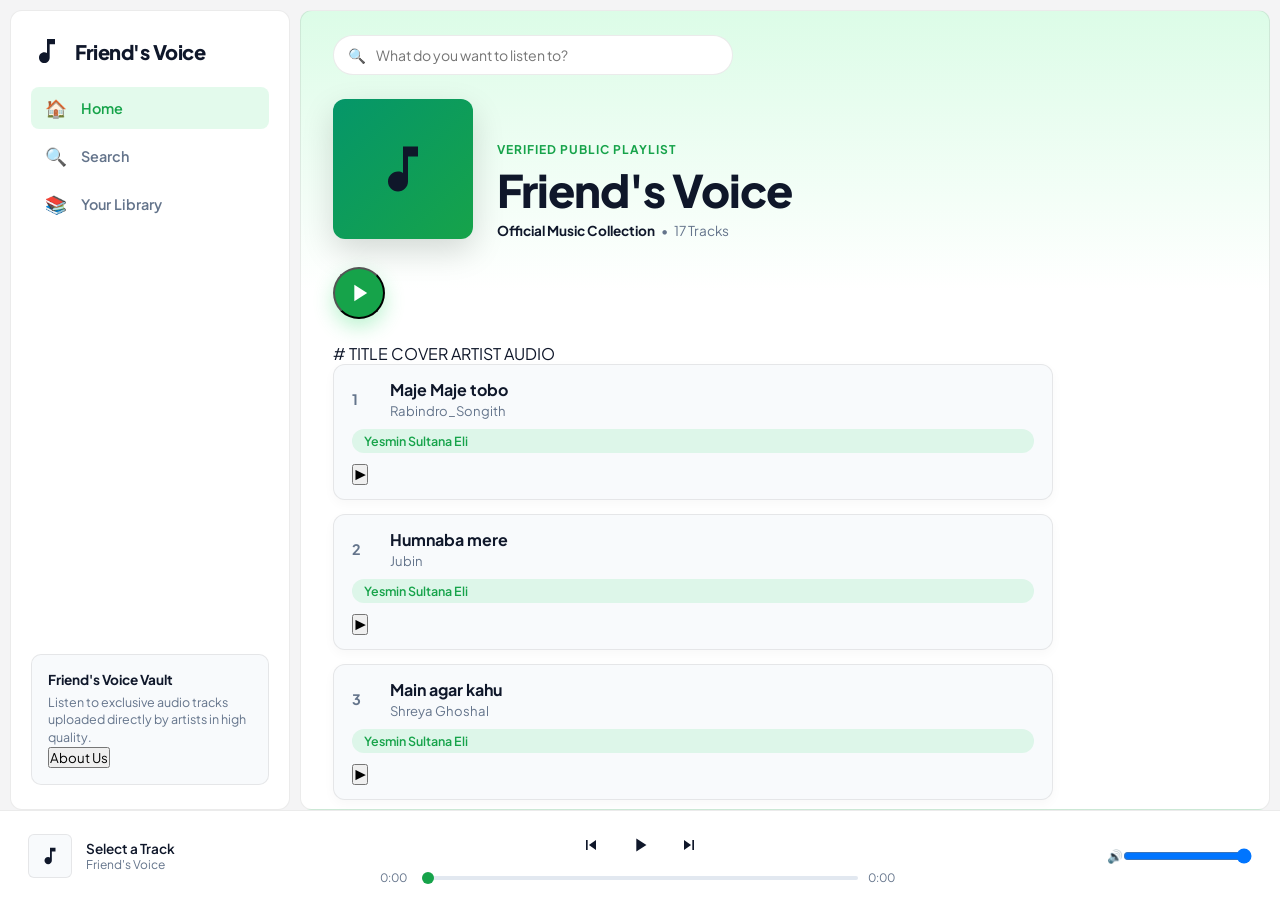
==== commit be37b46a: "Update music.html" ====
--- a/music.html
+++ b/music.html
@@ -1,12 +1,12 @@
 <!DOCTYPE html>
-<html lang="en" data-theme="light">
+<html lang="bn" data-theme="dark">
 <head>
     <meta charset="UTF-8">
     <meta name="viewport" content="width=device-width, initial-scale=1.0">
-    <title>Friend's Voice</title>
+    <title>Friend's Voice - Web Player</title>
+    <link rel="preconnect" href="https://fonts.googleapis.com">
+    <link rel="preconnect" href="https://fonts.gstatic.com" crossorigin>
     <link href="https://fonts.googleapis.com/css2?family=Plus+Jakarta+Sans:wght@400;500;600;700;800&display=swap" rel="stylesheet">
-    
-    <!-- CSS and JS File Connections -->
     <link rel="stylesheet" href="style.css">
     <script src="script.js" defer></script>
 </head>
@@ -18,15 +18,9 @@
         <aside class="sidebar">
             <div class="brand-logo">
                 <svg class="brand-icon-svg" viewBox="0 0 24 24">
-                    <path d="M12 3v10.55c-.59-.34-1.27-.55-2-.55-2.21 0-4 1.79-4 4s1.79 4 4 4 4-1.79 4-4V7h4V3h-6z"/>
+                    <path fill="currentColor" d="M12 3v10.55c-.59-.34-1.27-.55-2-.55-2.21 0-4 1.79-4 4s1.79 4 4 4 4-1.79 4-4V7h4V3h-6z"/>
                 </svg>
                 <span>Friend's Voice</span>
-            </div>
-
-            <!-- Theme Switcher -->
-            <div class="theme-toggle-btn" onclick="toggleTheme()">
-                <span id="themeLabel">☀️ Light Mode</span>
-                <span id="themeIcon">🔄 Switch</span>
             </div>
 
             <ul class="nav-menu">
@@ -37,392 +31,336 @@
                     <span class="nav-icon">🔍</span> Search
                 </li>
                 <li class="nav-item" onclick="switchTab(this)">
-                    <span class="nav-icon">🎵</span> Playlists
-                </li>
-                <li class="nav-item" onclick="switchTab(this)">
-                    <span class="nav-icon">❤️</span> Liked Songs
-                </li>
-                <li class="nav-item" onclick="openModal()">
-                    <span class="nav-icon">ℹ️</span> About Us
+                    <span class="nav-icon">📚</span> Your Library
                 </li>
             </ul>
 
             <div class="library-box">
                 <h4>Friend's Voice Vault</h4>
                 <p>Listen to exclusive audio tracks uploaded directly by artists in high quality.</p>
+                <button class="btn-secondary" onclick="openModal()">About Us</button>
             </div>
         </aside>
 
-        <!-- Main View Header & Tracks -->
+        <!-- Main Content Area -->
         <main class="main-view">
             
-            <!-- Top Search Input -->
+            <!-- Top Search & Bar -->
             <div class="top-bar">
                 <div class="search-box">
                     <span class="search-icon">🔍</span>
-                    <input type="text" id="searchInput" onkeyup="filterSongs()" placeholder="Search by song or artist name...">
-                </div>
-            </div>
-
-            <!-- Main Title Header -->
+                    <input type="text" id="searchInput" onkeyup="filterSongs()" placeholder="What do you want to listen to?">
+                </div>
+            </div>
+
+            <!-- Banner Section -->
             <div class="playlist-banner">
                 <div class="album-art">
                     <svg viewBox="0 0 24 24">
-                        <path d="M12 3v10.55c-.59-.34-1.27-.55-2-.55-2.21 0-4 1.79-4 4s1.79 4 4 4 4-1.79 4-4V7h4V3h-6z"/>
+                        <path fill="currentColor" d="M12 3v10.55c-.59-.34-1.27-.55-2-.55-2.21 0-4 1.79-4 4s1.79 4 4 4 4-1.79 4-4V7h4V3h-6z"/>
                     </svg>
                 </div>
                 <div class="banner-info">
                     <span class="badge">Verified Public Playlist</span>
                     <h1 class="banner-title">Friend's Voice</h1>
                     <div class="banner-meta">
-                        <strong>Official Music Collection</strong> • 19 Tracks
-                    </div>
-                </div>
-            </div>
-
+                        <strong>Official Music Collection</strong> • <span id="trackCount">17 Tracks</span>
+                    </div>
+                </div>
+            </div>
+
+            <!-- Main Play Action Button -->
             <div class="action-bar">
-                <div class="play-main-btn" title="Play First Track" onclick="playFirstTrack()">▶</div>
+                <button class="play-main-btn" id="mainPlayBtn" title="Play First Track" onclick="playFirstTrack()">
+                    <svg viewBox="0 0 24 24" width="28" height="28" fill="currentColor">
+                        <path d="M8 5v14l11-7z"/>
+                    </svg>
+                </button>
+            </div>
+
+            <!-- Song List Header -->
+            <div class="track-header-labels">
+                <span># TITLE</span>
+                <span>COVER ARTIST</span>
+                <span>AUDIO</span>
             </div>
 
             <!-- Song List Container -->
             <div id="songList">
 
                 <!-- Track 01 -->
-                <div class="track-row">
-                    <div class="track-header">
-                        <div class="track-left">
-                            <span class="track-number">01</span>
-                            <div class="track-info">
-                                <span class="track-name">Maje Maje tobo</span>
-                                <span class="artist-name">Rabindro_Songith</span>
-                            </div>
-                        </div>
-                        <div class="artist-cell">"Yesmin Sultana Eli"</div>
-                    </div>
-                    <div class="audio-container">
-                        <audio class="inline-audio" controls preload="metadata">
-                            <source src="assets/maje_maje_tobo.mp4" type="audio/mp4">
-                        </audio>
+                <div class="track-row" data-src="assets/maje_maje_tobo.mp4" data-title="Maje Maje tobo" data-artist="Yesmin Sultana Eli">
+                    <div class="track-left">
+                        <span class="track-number">1</span>
+                        <div class="track-info">
+                            <span class="track-name">Maje Maje tobo</span>
+                            <span class="artist-name">Rabindro_Songith</span>
+                        </div>
+                    </div>
+                    <div class="artist-cell">Yesmin Sultana Eli</div>
+                    <div class="action-cell">
+                        <button class="row-play-btn">▶</button>
                     </div>
                 </div>
 
                 <!-- Track 02 -->
-                <div class="track-row">
-                    <div class="track-header">
-                        <div class="track-left">
-                            <span class="track-number">02</span>
-                            <div class="track-info">
-                                <span class="track-name">Humnaba mere</span>
-                                <span class="artist-name">Jubin</span>
-                            </div>
-                        </div>
-                        <div class="artist-cell">"Yesmin Sultana Eli"</div>
-                    </div>
-                    <div class="audio-container">
-                        <audio class="inline-audio" controls preload="metadata">
-                            <source src="assets/humnaba_mere.mp4" type="audio/mp4">
-                        </audio>
+                <div class="track-row" data-src="humnaba_mere.mp4" data-title="Humnaba mere" data-artist="Yesmin Sultana Eli">
+                    <div class="track-left">
+                        <span class="track-number">2</span>
+                        <div class="track-info">
+                            <span class="track-name">Humnaba mere</span>
+                            <span class="artist-name">Jubin</span>
+                        </div>
+                    </div>
+                    <div class="artist-cell">Yesmin Sultana Eli</div>
+                    <div class="action-cell">
+                        <button class="row-play-btn">▶</button>
                     </div>
                 </div>
 
                 <!-- Track 03 -->
-                <div class="track-row">
-                    <div class="track-header">
-                        <div class="track-left">
-                            <span class="track-number">03</span>
-                            <div class="track-info">
-                                <span class="track-name">Main agar kahu</span>
-                                <span class="artist-name">Shreya Goshal</span>
-                            </div>
-                        </div>
-                        <div class="artist-cell">"Yesmin Sultana Eli"</div>
-                    </div>
-                    <div class="audio-container">
-                        <audio class="inline-audio" controls preload="metadata">
-                            <source src="assets/main_agar_kahu.mp4" type="audio/mp4">
-                        </audio>
+                <div class="track-row" data-src="assets/main_agar_kahu.mp4" data-title="Main agar kahu" data-artist="Yesmin Sultana Eli">
+                    <div class="track-left">
+                        <span class="track-number">3</span>
+                        <div class="track-info">
+                            <span class="track-name">Main agar kahu</span>
+                            <span class="artist-name">Shreya Ghoshal</span>
+                        </div>
+                    </div>
+                    <div class="artist-cell">Yesmin Sultana Eli</div>
+                    <div class="action-cell">
+                        <button class="row-play-btn">▶</button>
                     </div>
                 </div>
 
                 <!-- Track 04 -->
-                <div class="track-row">
-                    <div class="track-header">
-                        <div class="track-left">
-                            <span class="track-number">04</span>
-                            <div class="track-info">
-                                <span class="track-name">Modhu maloti</span>
-                                <span class="artist-name">Shandhya mukharjee</span>
-                            </div>
-                        </div>
-                        <div class="artist-cell">"Yesmin Sultana Eli"</div>
-                    </div>
-                    <div class="audio-container">
-                        <audio class="inline-audio" controls preload="metadata">
-                            <source src="assets/modhu_maloti.mp4" type="audio/mp4">
-                        </audio>
+                <div class="track-row" data-src="assets/modhu_maloti.mp4" data-title="Modhu maloti" data-artist="Yesmin Sultana Eli">
+                    <div class="track-left">
+                        <span class="track-number">4</span>
+                        <div class="track-info">
+                            <span class="track-name">Modhu maloti</span>
+                            <span class="artist-name">Shandhya Mukherjee</span>
+                        </div>
+                    </div>
+                    <div class="artist-cell">Yesmin Sultana Eli</div>
+                    <div class="action-cell">
+                        <button class="row-play-btn">▶</button>
                     </div>
                 </div>
 
                 <!-- Track 05 -->
-                <div class="track-row">
-                    <div class="track-header">
-                        <div class="track-left">
-                            <span class="track-number">05</span>
-                            <div class="track-info">
-                                <span class="track-name">Dewana</span>
-                                <span class="artist-name">Shreya Gushal</span>
-                            </div>
-                        </div>
-                        <div class="artist-cell">"Sheikh Marjan Satu"</div>
-                    </div>
-                    <div class="audio-container">
-                        <audio class="inline-audio" controls preload="metadata">
-                            <source src="Music/videos/satu1.mp4" type="audio/mp4">
-                        </audio>
+                <div class="track-row" data-src="Music/videos/satu1.mp4" data-title="Dewana" data-artist="Sheikh Marjan Satu">
+                    <div class="track-left">
+                        <span class="track-number">5</span>
+                        <div class="track-info">
+                            <span class="track-name">Dewana</span>
+                            <span class="artist-name">Shreya Ghoshal</span>
+                        </div>
+                    </div>
+                    <div class="artist-cell">Sheikh Marjan Satu</div>
+                    <div class="action-cell">
+                        <button class="row-play-btn">▶</button>
                     </div>
                 </div>
 
                 <!-- Track 06 -->
-                <div class="track-row">
-                    <div class="track-header">
-                        <div class="track-left">
-                            <span class="track-number">06</span>
-                            <div class="track-info">
-                                <span class="track-name">Bolo Sathiya</span>
-                                <span class="artist-name">#wd'nK</span>
-                            </div>
-                        </div>
-                        <div class="artist-cell">"Sheikh Marjan Satu"</div>
-                    </div>
-                    <div class="audio-container">
-                        <audio class="inline-audio" controls preload="metadata">
-                            <source src="satu2.mp4" type="audio/mp4">
-                        </audio>
+                <div class="track-row" data-src="satu2.mp4" data-title="Bolo Sathiya" data-artist="Sheikh Marjan Satu">
+                    <div class="track-left">
+                        <span class="track-number">6</span>
+                        <div class="track-info">
+                            <span class="track-name">Bolo Sathiya</span>
+                            <span class="artist-name">#wd'nK</span>
+                        </div>
+                    </div>
+                    <div class="artist-cell">Sheikh Marjan Satu</div>
+                    <div class="action-cell">
+                        <button class="row-play-btn">▶</button>
                     </div>
                 </div>
 
                 <!-- Track 07 -->
-                <div class="track-row">
-                    <div class="track-header">
-                        <div class="track-left">
-                            <span class="track-number">07</span>
-                            <div class="track-info">
-                                <span class="track-name">Prakton(ex🐍)</span>
-                                <span class="artist-name">Emon Chokroborthi</span>
-                            </div>
-                        </div>
-                        <div class="artist-cell">"Shiekh Marjan Satu"</div>
-                    </div>
-                    <div class="audio-container">
-                        <audio class="inline-audio" controls preload="metadata">
-                            <source src="satu3.mp4" type="audio/mp4">
-                        </audio>
+                <div class="track-row" data-src="satu3.mp4" data-title="Prakton (ex🐍)" data-artist="Sheikh Marjan Satu">
+                    <div class="track-left">
+                        <span class="track-number">7</span>
+                        <div class="track-info">
+                            <span class="track-name">Prakton(ex🐍)</span>
+                            <span class="artist-name">Emon Chokroborthi</span>
+                        </div>
+                    </div>
+                    <div class="artist-cell">Sheikh Marjan Satu</div>
+                    <div class="action-cell">
+                        <button class="row-play-btn">▶</button>
                     </div>
                 </div>
 
                 <!-- Track 08 -->
-                <div class="track-row">
-                    <div class="track-header">
-                        <div class="track-left">
-                            <span class="track-number">08</span>
-                            <div class="track-info">
-                                <span class="track-name">Ami Je Tumar</span>
-                                <span class="artist-name">Shreya Goshal</span>
-                            </div>
-                        </div>
-                        <div class="artist-cell">"Sheikh Marjan Satu"</div>
-                    </div>
-                    <div class="audio-container">
-                        <audio class="inline-audio" controls preload="metadata">
-                            <source src="satu4.mp4" type="audio/mp4">
-                        </audio>
+                <div class="track-row" data-src="satu4.mp4" data-title="Ami Je Tumar" data-artist="Sheikh Marjan Satu">
+                    <div class="track-left">
+                        <span class="track-number">8</span>
+                        <div class="track-info">
+                            <span class="track-name">Ami Je Tumar</span>
+                            <span class="artist-name">Shreya Ghoshal</span>
+                        </div>
+                    </div>
+                    <div class="artist-cell">Sheikh Marjan Satu</div>
+                    <div class="action-cell">
+                        <button class="row-play-btn">▶</button>
                     </div>
                 </div>
 
                 <!-- Track 09 -->
-                <div class="track-row">
-                    <div class="track-header">
-                        <div class="track-left">
-                            <span class="track-number">09</span>
-                            <div class="track-info">
-                                <span class="track-name">Saiyaraa</span>
-                                <span class="artist-name">Shreya Goshal</span>
-                            </div>
-                        </div>
-                        <div class="artist-cell">"Sheikh Marjan Satu"</div>
-                    </div>
-                    <div class="audio-container">
-                        <audio class="inline-audio" controls preload="metadata">
-                            <source src="satu5.mp4" type="audio/mp4">
-                        </audio>
+                <div class="track-row" data-src="satu5.mp4" data-title="Saiyaraa" data-artist="Sheikh Marjan Satu">
+                    <div class="track-left">
+                        <span class="track-number">9</span>
+                        <div class="track-info">
+                            <span class="track-name">Saiyaraa</span>
+                            <span class="artist-name">Shreya Ghoshal</span>
+                        </div>
+                    </div>
+                    <div class="artist-cell">Sheikh Marjan Satu</div>
+                    <div class="action-cell">
+                        <button class="row-play-btn">▶</button>
                     </div>
                 </div>
 
                 <!-- Track 10 -->
-                <div class="track-row">
-                    <div class="track-header">
-                        <div class="track-left">
-                            <span class="track-number">10</span>
-                            <div class="track-info">
-                                <span class="track-name">Aro Akber Cholo Fire jai</span>
-                                <span class="artist-name">Rupam Islam</span>
-                            </div>
-                        </div>
-                        <div class="artist-cell">"Ashfiqur Rahman Sani"</div>
-                    </div>
-                    <div class="audio-container">
-                        <audio class="inline-audio" controls preload="metadata">
-                            <source src="sani1.ogg" type="audio/ogg">
-                        </audio>
+                <div class="track-row" data-src="sani1.ogg" data-title="Aro Akber Cholo Fire jai" data-artist="Ashfiqur Rahman Sani">
+                    <div class="track-left">
+                        <span class="track-number">10</span>
+                        <div class="track-info">
+                            <span class="track-name">Aro Akber Cholo Fire jai</span>
+                            <span class="artist-name">Rupam Islam</span>
+                        </div>
+                    </div>
+                    <div class="artist-cell">Ashfiqur Rahman Sani</div>
+                    <div class="action-cell">
+                        <button class="row-play-btn">▶</button>
                     </div>
                 </div>
 
                 <!-- Track 11 -->
-                <div class="track-row">
-                    <div class="track-header">
-                        <div class="track-left">
-                            <span class="track-number">11</span>
-                            <div class="track-info">
-                                <span class="track-name">Ei Bristy Beja Rate</span>
-                                <span class="artist-name">George Lincolin D'Costa</span>
-                            </div>
-                        </div>
-                        <div class="artist-cell">"Yesmin Sultana ELI"</div>
-                    </div>
-                    <div class="audio-container">
-                        <audio class="inline-audio" controls preload="metadata">
-                            <source src="Ei_bristy _veja _rate.mp4" type="audio/mp4">
-                        </audio>
+                <div class="track-row" data-src="Ei_bristy _veja _rate.mp4" data-title="Ei Bristy Beja Rate" data-artist="Yesmin Sultana Eli">
+                    <div class="track-left">
+                        <span class="track-number">11</span>
+                        <div class="track-info">
+                            <span class="track-name">Ei Bristy Beja Rate</span>
+                            <span class="artist-name">George Lincolin D'Costa</span>
+                        </div>
+                    </div>
+                    <div class="artist-cell">Yesmin Sultana Eli</div>
+                    <div class="action-cell">
+                        <button class="row-play-btn">▶</button>
                     </div>
                 </div>
 
                 <!-- Track 12 -->
-                <div class="track-row">
-                    <div class="track-header">
-                        <div class="track-left">
-                            <span class="track-number">12</span>
-                            <div class="track-info">
-                                <span class="track-name">O Je mane na mana</span>
-                                <span class="artist-name">Rabindrnath Tagor</span>
-                            </div>
-                        </div>
-                        <div class="artist-cell">"Yesmin Sultana Eli"</div>
-                    </div>
-                    <div class="audio-container">
-                        <audio class="inline-audio" controls preload="metadata">
-                            <source src="Eli2.mp4" type="audio/mp4">
-                        </audio>
+                <div class="track-row" data-src="Eli2.mp4" data-title="O Je mane na mana" data-artist="Yesmin Sultana Eli">
+                    <div class="track-left">
+                        <span class="track-number">12</span>
+                        <div class="track-info">
+                            <span class="track-name">O Je mane na mana</span>
+                            <span class="artist-name">Rabindranath Tagore</span>
+                        </div>
+                    </div>
+                    <div class="artist-cell">Yesmin Sultana Eli</div>
+                    <div class="action-cell">
+                        <button class="row-play-btn">▶</button>
                     </div>
                 </div>
 
                 <!-- Track 13 -->
-                <div class="track-row">
-                    <div class="track-header">
-                        <div class="track-left">
-                            <span class="track-number">13</span>
-                            <div class="track-info">
-                                <span class="track-name">Saiyaraa</span>
-                                <span class="artist-name">Shreya Goshal</span>
-                            </div>
-                        </div>
-                        <div class="artist-cell">"Yesmin Sultana Eli"</div>
-                    </div>
-                    <div class="audio-container">
-                        <audio class="inline-audio" controls preload="metadata">
-                            <source src="eli3.mp4" type="audio/mp4">
-                        </audio>
+                <div class="track-row" data-src="eli3.mp4" data-title="Saiyaraa" data-artist="Yesmin Sultana Eli">
+                    <div class="track-left">
+                        <span class="track-number">13</span>
+                        <div class="track-info">
+                            <span class="track-name">Saiyaraa</span>
+                            <span class="artist-name">Shreya Ghoshal</span>
+                        </div>
+                    </div>
+                    <div class="artist-cell">Yesmin Sultana Eli</div>
+                    <div class="action-cell">
+                        <button class="row-play-btn">▶</button>
                     </div>
                 </div>
 
                 <!-- Track 14 -->
-                <div class="track-row">
-                    <div class="track-header">
-                        <div class="track-left">
-                            <span class="track-number">14</span>
-                            <div class="track-info">
-                                <span class="track-name">Itna Na Mujhse Tu Pyaar Badha</span>
-                                <span class="artist-name">Sunil D, Asha P</span>
-                            </div>
-                        </div>
-                        <div class="artist-cell">"Yesmin Sultana Eli"</div>
-                    </div>
-                    <div class="audio-container">
-                        <audio class="inline-audio" controls preload="metadata">
-                            <source src="Eli3_2.mp4" type="audio/mp4">
-                        </audio>
+                <div class="track-row" data-src="Eli3_2.mp4" data-title="Itna Na Mujhse Tu Pyaar Badha" data-artist="Yesmin Sultana Eli">
+                    <div class="track-left">
+                        <span class="track-number">14</span>
+                        <div class="track-info">
+                            <span class="track-name">Itna Na Mujhse Tu Pyaar Badha</span>
+                            <span class="artist-name">Sunil D, Asha P</span>
+                        </div>
+                    </div>
+                    <div class="artist-cell">Yesmin Sultana Eli</div>
+                    <div class="action-cell">
+                        <button class="row-play-btn">▶</button>
                     </div>
                 </div>
 
                 <!-- Track 15 -->
-                <div class="track-row">
-                    <div class="track-header">
-                        <div class="track-left">
-                            <span class="track-number">15</span>
-                            <div class="track-info">
-                                <span class="track-name">Ke bashi Bazay re</span>
-                                <span class="artist-name">Anila</span>
-                            </div>
-                        </div>
-                        <div class="artist-cell">"Yesmin SULTANA Eli"</div>
-                    </div>
-                    <div class="audio-container">
-                        <audio class="inline-audio" controls preload="metadata">
-                            <source src="Eli4.mp4" type="audio/mp4">
-                        </audio>
+                <div class="track-row" data-src="Eli4.mp4" data-title="Ke bashi Bazay re" data-artist="Yesmin Sultana Eli">
+                    <div class="track-left">
+                        <span class="track-number">15</span>
+                        <div class="track-info">
+                            <span class="track-name">Ke bashi Bazay re</span>
+                            <span class="artist-name">Anila</span>
+                        </div>
+                    </div>
+                    <div class="artist-cell">Yesmin Sultana Eli</div>
+                    <div class="action-cell">
+                        <button class="row-play-btn">▶</button>
                     </div>
                 </div>
 
                 <!-- Track 16 -->
-                <div class="track-row">
-                    <div class="track-header">
-                        <div class="track-left">
-                            <span class="track-number">16</span>
-                            <div class="track-info">
-                                <span class="track-name">Buje Na Shea Buje Na</span>
-                                <span class="artist-name">Arjith Sing</span>
-                            </div>
-                        </div>
-                        <div class="artist-cell">"Yesmin Sultana Eli"</div>
-                    </div>
-                    <div class="audio-container">
-                        <audio class="inline-audio" controls preload="metadata">
-                            <source src="Buje_na.mp4" type="audio/mp4">
-                        </audio>
+                <div class="track-row" data-src="Buje_na.mp4" data-title="Buje Na Shea Buje Na" data-artist="Yesmin Sultana Eli">
+                    <div class="track-left">
+                        <span class="track-number">16</span>
+                        <div class="track-info">
+                            <span class="track-name">Buje Na Shea Buje Na</span>
+                            <span class="artist-name">Arijit Singh</span>
+                        </div>
+                    </div>
+                    <div class="artist-cell">Yesmin Sultana Eli</div>
+                    <div class="action-cell">
+                        <button class="row-play-btn">▶</button>
                     </div>
                 </div>
 
                 <!-- Track 17 -->
-                <div class="track-row">
-                    <div class="track-header">
-                        <div class="track-left">
-                            <span class="track-number">17</span>
-                            <div class="track-info">
-                                <span class="track-name">Khabi to Pass mere aoo</span>
-                                <span class="artist-name">Atif Aslam</span>
-                            </div>
-                        </div>
-                        <div class="artist-cell">"Yesmin Sultana Eli"</div>
-                    </div>
-                    <div class="audio-container">
-                        <audio class="inline-audio" controls preload="metadata">
-                            <source src="Khabi_to.mp4" type="audio/mp4">
-                        </audio>
-                    </div>
-                </div>
-
-            </div>
-
-            <div id="no-results" style="display: none;">No songs or artists found matching your search term.</div>
+                <div class="track-row" data-src="Khabi_to.mp4" data-title="Khabi to Pass mere aoo" data-artist="Yesmin Sultana Eli">
+                    <div class="track-left">
+                        <span class="track-number">17</span>
+                        <div class="track-info">
+                            <span class="track-name">Khabi to Pass mere aoo</span>
+                            <span class="artist-name">Atif Aslam</span>
+                        </div>
+                    </div>
+                    <div class="artist-cell">Yesmin Sultana Eli</div>
+                    <div class="action-cell">
+                        <button class="row-play-btn">▶</button>
+                    </div>
+                </div>
+
+            </div>
+
+            <div id="no-results" class="no-results" style="display: none;">
+                No songs or artists found matching your search term.
+            </div>
 
         </main>
     </div>
 
-    <!-- Bottom Audio Control Bar -->
+    <!-- Hidden Global Audio Tag -->
+    <audio id="globalAudio" preload="metadata"></audio>
+
+    <!-- Spotify-style Fixed Bottom Audio Player -->
     <footer class="bottom-player">
         <div class="currently-playing">
             <div class="now-art">
-                <svg viewBox="0 0 24 24">
-                    <path d="M12 3v10.55c-.59-.34-1.27-.55-2-.55-2.21 0-4 1.79-4 4s1.79 4 4 4 4-1.79 4-4V7h4V3h-6z"/>
+                <svg viewBox="0 0 24 24" width="24" height="24">
+                    <path fill="currentColor" d="M12 3v10.55c-.59-.34-1.27-.55-2-.55-2.21 0-4 1.79-4 4s1.79 4 4 4 4-1.79 4-4V7h4V3h-6z"/>
                 </svg>
             </div>
             <div class="now-info">
@@ -438,12 +376,23 @@
                         <path d="M6 6h2v12H6zm3.5 6l8.5 6V6z"/>
                     </svg>
                 </button>
+
+                <button class="control-btn play-pause-toggle" id="playPauseBtn" title="Play/Pause">
+                    <svg id="playIcon" viewBox="0 0 24 24" width="22" height="22" fill="currentColor">
+                        <path d="M8 5v14l11-7z"/>
+                    </svg>
+                    <svg id="pauseIcon" viewBox="0 0 24 24" width="22" height="22" fill="currentColor" style="display: none;">
+                        <path d="M6 19h4V5H6v14zm8-14v14h4V5h-4z"/>
+                    </svg>
+                </button>
+
                 <button class="control-btn" id="nextBtn" title="Next Song">
                     <svg viewBox="0 0 24 24" width="20" height="20" fill="currentColor">
                         <path d="M6 18l8.5-6L6 6v12zM16 6v12h2V6h-2z"/>
                     </svg>
                 </button>
             </div>
+
             <div class="player-progress-container">
                 <span class="time-text" id="currentTime">0:00</span>
                 <input type="range" class="seek-bar" id="seekBar" value="0" min="0" max="100">
@@ -452,16 +401,17 @@
         </div>
 
         <div class="volume-controls">
-            <span>🎧 Friend's Voice Web Engine</span>
+            <span class="volume-icon">🔊</span>
+            <input type="range" class="volume-bar" id="volumeBar" value="100" min="0" max="100">
         </div>
     </footer>
 
-    <!-- About Us Modal -->
+    <!-- About Modal -->
     <div class="modal" id="aboutModal">
         <div class="modal-content">
             <button class="modal-close" onclick="closeModal()">✕</button>
-            <h3 style="margin-bottom: 12px; color: var(--theme-accent);">About Friend's Voice</h3>
-            <p style="font-size: 0.9rem; color: var(--theme-gray-text); line-height: 1.6;">
+            <h3>About Friend's Voice</h3>
+            <p>
                 Welcome to Friend's Voice, an aesthetic, light-weight audio platform designed to stream cover songs and personal recordings directly to your browser with crystal clear quality.
             </p>
         </div>
--- a/style.css
+++ b/style.css
@@ -1,4 +1,9 @@
- /* ==========================================
+html, body {
+    touch-action: manipulation;
+    -ms-touch-action: manipulation;
+    user-select: none; /* ওয়েবসাইট টেক্সট জুম/সিলেক্ট হওয়া বন্ধ করবে */
+    -webkit-user-select: none;
+}/* ==========================================
    1. GLOBAL VARIABLES & RESET
    ========================================== */
 *, *::before, *::after {
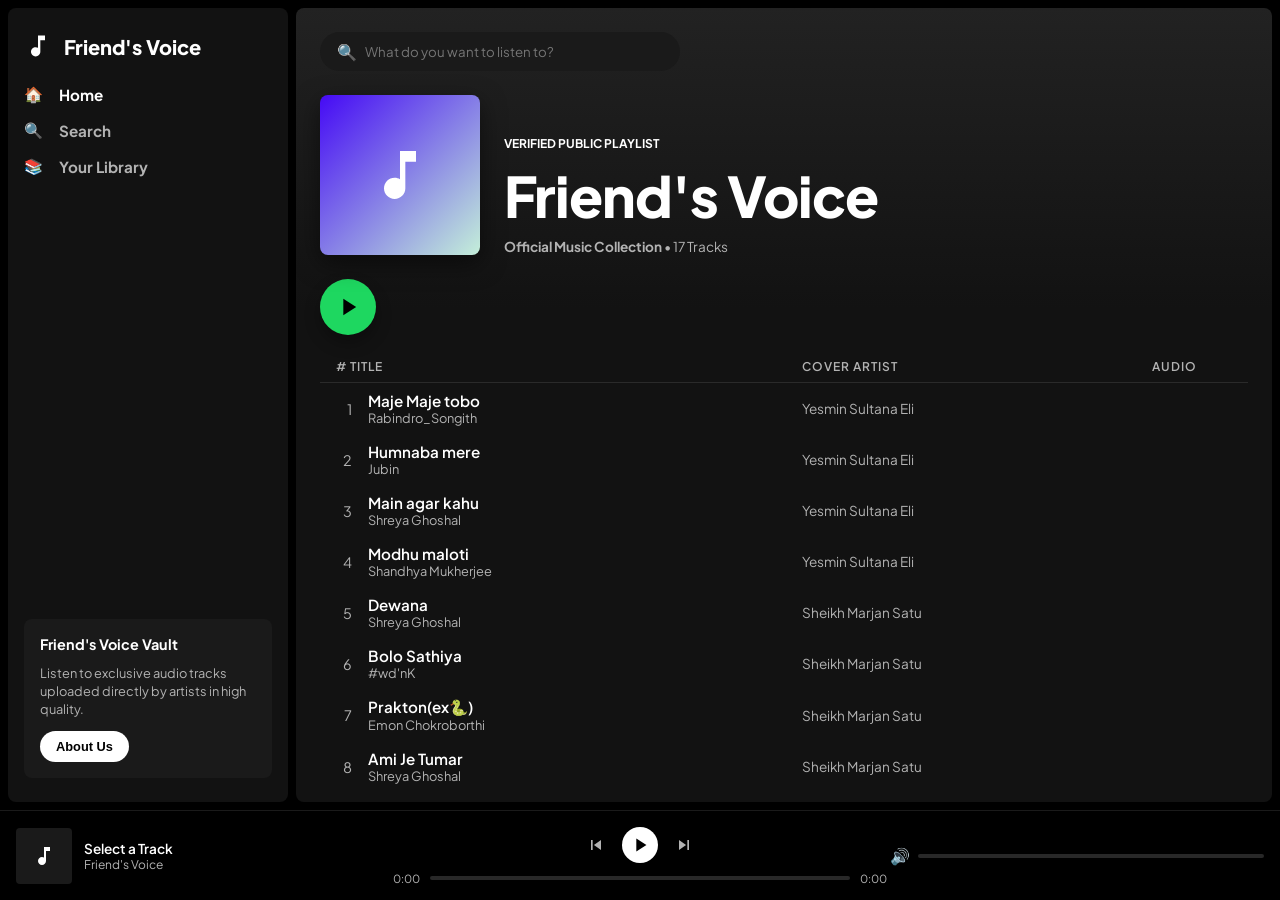
==== commit c8057e70: "Update music.html" ====
--- a/music.html
+++ b/music.html
@@ -8,7 +8,7 @@
     <link rel="preconnect" href="https://fonts.gstatic.com" crossorigin>
     <link href="https://fonts.googleapis.com/css2?family=Plus+Jakarta+Sans:wght@400;500;600;700;800&display=swap" rel="stylesheet">
     <link rel="stylesheet" href="style.css">
-    <script src="script.js" defer></script>
+    <script src="work.js" defer></script>
 </head>
 <body>
 
--- a/style.css
+++ b/style.css
@@ -1,581 +1,453 @@
-html, body {
-    touch-action: manipulation;
-    -ms-touch-action: manipulation;
-    user-select: none; /* ওয়েবসাইট টেক্সট জুম/সিলেক্ট হওয়া বন্ধ করবে */
-    -webkit-user-select: none;
-}/* ==========================================
-   1. GLOBAL VARIABLES & RESET
-   ========================================== */
-*, *::before, *::after {
+
+ :root {
+    --bg-base: #000000;
+    --bg-surface: #121212;
+    --bg-highlight: #1a1a1a;
+    --bg-press: #282828;
+    --accent-green: #1ed760;
+    --accent-green-hover: #1fdf64;
+    --text-primary: #ffffff;
+    --text-secondary: #b3b3b3;
+    --border-color: rgba(255, 255, 255, 0.1);
+    --font-family: 'Plus Jakarta Sans', sans-serif;
+}
+
+* {
     box-sizing: border-box;
     margin: 0;
     padding: 0;
-    font-family: 'Plus Jakarta Sans', -apple-system, BlinkMacSystemFont, "Segoe UI", Roboto, sans-serif;
-    -webkit-tap-highlight-color: transparent;
-}
-
-/* Light Theme Variables (Default) */
-[data-theme="light"], body {
-    --theme-black: #f4f4f5;
-    --theme-base: #ffffff;
-    --theme-card: #f8fafc;
-    --theme-card-hover: #f1f5f9;
-    --theme-accent: #16a34a;
-    --theme-accent-hover: #15803d;
-    --theme-text-primary: #0f172a;
-    --theme-gray-text: #64748b;
-    --theme-light-gray: #e2e8f0;
-    --theme-border: rgba(0, 0, 0, 0.08);
-    --theme-banner-bg: linear-gradient(180deg, #dcfce7 0%, #ffffff 280px);
-    --audio-filter: invert(0);
-}
-
-/* Dark Theme Variables */
-[data-theme="dark"] {
-    --theme-black: #09090b;
-    --theme-base: #121215;
-    --theme-card: #18181c;
-    --theme-card-hover: #26262b;
-    --theme-accent: #1ed760;
-    --theme-accent-hover: #22ef6c;
-    --theme-text-primary: #ffffff;
-    --theme-gray-text: #a1a1aa;
-    --theme-light-gray: #202024;
-    --theme-border: rgba(255, 255, 255, 0.08);
-    --theme-banner-bg: linear-gradient(180deg, #122b1c 0%, #121215 280px);
-    --audio-filter: invert(0.92) hue-rotate(180deg);
-}
-
-/* Custom Scrollbar */
-::-webkit-scrollbar {
-    width: 8px;
-}
-::-webkit-scrollbar-track {
-    background: var(--theme-black);
-}
-::-webkit-scrollbar-thumb {
-    background: rgba(0, 0, 0, 0.2);
-    border-radius: 4px;
-}
-[data-theme="dark"] ::-webkit-scrollbar-thumb {
-    background: rgba(255, 255, 255, 0.15);
 }
 
 body {
-    background-color: var(--theme-black);
-    color: var(--theme-text-primary);
+    background-color: var(--bg-base);
+    color: var(--text-primary);
+    font-family: var(--font-family);
     height: 100vh;
-    display: grid;
-    grid-template-rows: 1fr 90px;
     overflow: hidden;
-    transition: background-color 0.3s ease, color 0.3s ease;
-}
-
-/* ==========================================
-   2. MAIN LAYOUT & SIDEBAR NAVIGATION
-   ========================================== */
+}
+
+/* App Layout Grid */
 .app-container {
     display: grid;
     grid-template-columns: 280px 1fr;
-    gap: 10px;
-    padding: 10px 10px 0 10px;
     height: calc(100vh - 90px);
-    overflow: hidden;
-}
-
-/* Sidebar Styles */
+    gap: 8px;
+    padding: 8px;
+}
+
+/* Sidebar Styling */
 .sidebar {
-    background-color: var(--theme-base);
-    border-radius: 12px;
-    padding: 24px 20px;
+    background-color: var(--bg-surface);
+    border-radius: 8px;
     display: flex;
     flex-direction: column;
-    gap: 20px;
-    border: 1px solid var(--theme-border);
-    transition: background-color 0.3s ease;
+    padding: 24px 16px;
+    gap: 24px;
 }
 
 .brand-logo {
     display: flex;
     align-items: center;
     gap: 12px;
+    font-weight: 800;
     font-size: 1.25rem;
-    font-weight: 800;
-    color: var(--theme-text-primary);
-    letter-spacing: -0.5px;
+    color: var(--text-primary);
 }
 
 .brand-icon-svg {
-    width: 32px;
-    height: 32px;
-    fill: var(--theme-accent);
-}
-
-.theme-toggle-btn {
-    display: flex;
-    align-items: center;
-    justify-content: space-between;
-    background: var(--theme-card);
-    border: 1px solid var(--theme-border);
-    padding: 10px 14px;
-    border-radius: 8px;
-    cursor: pointer;
-    font-weight: 600;
-    font-size: 0.88rem;
-    color: var(--theme-text-primary);
-    transition: all 0.25s ease;
-    user-select: none;
-}
-
-.theme-toggle-btn:hover {
-    background-color: var(--theme-card-hover);
-    border-color: var(--theme-accent);
+    width: 28px;
+    height: 28px;
+    fill: var(--accent-green);
 }
 
 .nav-menu {
     list-style: none;
     display: flex;
     flex-direction: column;
-    gap: 6px;
+    gap: 16px;
 }
 
 .nav-item {
     display: flex;
     align-items: center;
-    gap: 14px;
-    color: var(--theme-gray-text);
-    font-weight: 600;
-    font-size: 0.9rem;
-    padding: 10px 14px;
+    gap: 16px;
+    color: var(--text-secondary);
+    font-weight: 700;
+    font-size: 0.95rem;
+    cursor: pointer;
+    transition: color 0.2s ease;
+}
+
+.nav-item:hover, .nav-item.active {
+    color: var(--text-primary);
+}
+
+.library-box {
+    background-color: var(--bg-highlight);
     border-radius: 8px;
-    cursor: pointer;
-    transition: all 0.2s ease;
-}
-
-.nav-item:hover {
-    color: var(--theme-text-primary);
-    background-color: var(--theme-card-hover);
-}
-
-.nav-item.active {
-    color: var(--theme-accent);
-    background-color: rgba(30, 215, 96, 0.12);
-}
-
-.nav-icon {
-    font-size: 1.1rem;
-}
-
-.library-box {
-    background: var(--theme-card);
-    border-radius: 10px;
     padding: 16px;
     margin-top: auto;
-    border: 1px solid var(--theme-border);
+    display: flex;
+    flex-direction: column;
+    gap: 12px;
 }
 
 .library-box h4 {
-    font-size: 0.85rem;
+    font-size: 0.9rem;
     font-weight: 700;
-    margin-bottom: 6px;
-    color: var(--theme-text-primary);
 }
 
 .library-box p {
-    font-size: 0.78rem;
-    color: var(--theme-gray-text);
+    font-size: 0.8rem;
+    color: var(--text-secondary);
     line-height: 1.4;
 }
 
-/* ==========================================
-   3. MAIN VIEW & HEADER SECTION
-   ========================================== */
+.btn-secondary {
+    background-color: var(--text-primary);
+    color: #000;
+    border: none;
+    border-radius: 50px;
+    padding: 8px 16px;
+    font-weight: 700;
+    font-size: 0.8rem;
+    cursor: pointer;
+    width: fit-content;
+    transition: transform 0.2s ease;
+}
+
+.btn-secondary:hover {
+    transform: scale(1.04);
+}
+
+/* Main Content Area */
 .main-view {
-    background: var(--theme-banner-bg);
-    border-radius: 12px;
+    background: linear-gradient(to bottom, #222222, var(--bg-surface) 300px);
+    border-radius: 8px;
     overflow-y: auto;
-    padding: 24px 32px;
-    border: 1px solid var(--theme-border);
-    transition: background 0.3s ease;
-}
-
+    padding: 24px;
+    position: relative;
+}
+
+/* Search Top Bar */
 .top-bar {
-    display: flex;
-    justify-content: space-between;
-    align-items: center;
+    position: sticky;
+    top: 0;
+    z-index: 10;
     margin-bottom: 24px;
 }
 
 .search-box {
-    position: relative;
+    display: flex;
+    align-items: center;
+    background-color: var(--bg-highlight);
+    border-radius: 50px;
+    padding: 8px 16px;
+    max-width: 360px;
+    border: 1px solid transparent;
+}
+
+.search-box:focus-within {
+    border-color: var(--text-primary);
+}
+
+.search-box input {
+    background: transparent;
+    border: none;
+    outline: none;
+    color: var(--text-primary);
+    margin-left: 8px;
     width: 100%;
-    max-width: 400px;
-}
-
-.search-box input {
-    width: 100%;
-    padding: 10px 16px 10px 42px;
-    border-radius: 50px;
-    background: var(--theme-base);
-    border: 1px solid var(--theme-border);
-    color: var(--theme-text-primary);
-    font-size: 0.88rem;
-    outline: none;
-    transition: all 0.25s ease;
-}
-
-.search-box input:focus {
-    border-color: var(--theme-accent);
-    box-shadow: 0 0 12px rgba(30, 215, 96, 0.2);
-}
-
-.search-icon {
-    position: absolute;
-    left: 15px;
-    top: 50%;
-    transform: translateY(-50%);
-    color: var(--theme-gray-text);
-    font-size: 0.9rem;
-}
-
+    font-family: inherit;
+}
+
+/* Banner */
 .playlist-banner {
     display: flex;
     align-items: flex-end;
     gap: 24px;
-    margin-bottom: 28px;
+    margin-bottom: 24px;
 }
 
 .album-art {
-    width: 140px;
-    height: 140px;
-    background: linear-gradient(135deg, #059669, var(--theme-accent));
-    border-radius: 12px;
-    box-shadow: 0 12px 32px rgba(0, 0, 0, 0.15);
-    display: flex;
+    width: 160px;
+    height: 160px;
+    background: linear-gradient(135deg, #450af5, #c4efd9);
+    border-radius: 8px;
+    display: flex;
+    align-items: center;
     justify-content: center;
-    align-items: center;
-    flex-shrink: 0;
+    box-shadow: 0 8px 24px rgba(0,0,0,0.5);
 }
 
 .album-art svg {
-    width: 60px;
-    height: 60px;
-    fill: #ffffff;
-}
-
-.banner-info {
-    display: flex;
-    flex-direction: column;
-    gap: 8px;
-}
-
-.badge {
+    width: 64px;
+    height: 64px;
+    fill: #fff;
+}
+
+.banner-info .badge {
     font-size: 0.75rem;
     font-weight: 700;
     text-transform: uppercase;
-    color: var(--theme-accent);
-    letter-spacing: 1px;
 }
 
 .banner-title {
-    font-size: 2.8rem;
+    font-size: 3.5rem;
     font-weight: 800;
+    margin: 8px 0;
     letter-spacing: -1px;
-    line-height: 1.1;
-    color: var(--theme-text-primary);
 }
 
 .banner-meta {
     font-size: 0.85rem;
-    color: var(--theme-gray-text);
-    display: flex;
-    align-items: center;
-    gap: 6px;
-}
-
-.banner-meta strong {
-    color: var(--theme-text-primary);
-}
-
+    color: var(--text-secondary);
+}
+
+/* Action Controls */
 .action-bar {
-    display: flex;
-    align-items: center;
-    gap: 24px;
     margin-bottom: 24px;
 }
 
 .play-main-btn {
-    width: 52px;
-    height: 52px;
-    background: var(--theme-accent);
+    background-color: var(--accent-green);
+    color: #000;
+    border: none;
+    width: 56px;
+    height: 56px;
     border-radius: 50%;
-    display: grid;
-    place-items: center;
-    color: #ffffff;
-    font-size: 1.2rem;
-    cursor: pointer;
-    transition: transform 0.2s, background-color 0.2s;
-    box-shadow: 0 8px 20px rgba(30, 215, 96, 0.3);
-    user-select: none;
+    display: flex;
+    align-items: center;
+    justify-content: center;
+    cursor: pointer;
+    box-shadow: 0 8px 16px rgba(0,0,0,0.3);
+    transition: transform 0.2s ease, background-color 0.2s ease;
 }
 
 .play-main-btn:hover {
     transform: scale(1.06);
-    background: var(--theme-accent-hover);
-}
-
-/* ==========================================
-   4. TRACKLIST & TRACK CARDS
-   ========================================== */
-.tracklist-table {
-    display: block;
-    width: 100%;
-}
-
-.tracklist-table thead {
-    display: none; /* Card layout structured inside #songList */
-}
-
-#songList {
+    background-color: var(--accent-green-hover);
+}
+
+/* Song List View */
+.track-header-labels {
+    display: grid;
+    grid-template-columns: 2fr 1.5fr 80px;
+    padding: 0 16px 8px 16px;
+    border-bottom: 1px solid var(--border-color);
+    color: var(--text-secondary);
+    font-size: 0.75rem;
+    font-weight: 600;
+    letter-spacing: 1px;
+}
+
+.track-row {
+    display: grid;
+    grid-template-columns: 2fr 1.5fr 80px;
+    align-items: center;
+    padding: 8px 16px;
+    border-radius: 4px;
+    cursor: pointer;
+    transition: background-color 0.2s ease;
+}
+
+.track-row:hover {
+    background-color: var(--bg-highlight);
+}
+
+.track-row.active-track {
+    background-color: var(--bg-press);
+}
+
+.track-row.active-track .track-name {
+    color: var(--accent-green);
+}
+
+.track-left {
+    display: flex;
+    align-items: center;
+    gap: 16px;
+}
+
+.track-number {
+    color: var(--text-secondary);
+    font-size: 0.9rem;
+    width: 16px;
+    text-align: right;
+}
+
+.track-info {
     display: flex;
     flex-direction: column;
-    gap: 14px;
-    width: 100%;
-    max-width: 720px;
-}
-
-.track-row {
-    background-color: var(--theme-card);
-    border: 1px solid var(--theme-border);
-    border-radius: 12px;
-    padding: 14px 18px;
-    display: flex;
-    flex-direction: column;
-    gap: 10px;
-    transition: all 0.25s ease;
-    box-shadow: 0 4px 12px rgba(0, 0, 0, 0.03);
-}
-
-.track-row:hover {
-    background-color: var(--theme-card-hover);
-    border-color: rgba(30, 215, 96, 0.4);
-    transform: translateY(-2px);
-}
-
-.track-header {
+}
+
+.track-name {
+    font-weight: 600;
+    font-size: 0.95rem;
+}
+
+.artist-name {
+    font-size: 0.8rem;
+    color: var(--text-secondary);
+}
+
+.artist-cell {
+    font-size: 0.85rem;
+    color: var(--text-secondary);
+}
+
+.row-play-btn {
+    background: transparent;
+    border: none;
+    color: var(--text-primary);
+    font-size: 1rem;
+    cursor: pointer;
+    opacity: 0;
+    transition: opacity 0.2s ease;
+}
+
+.track-row:hover .row-play-btn {
+    opacity: 1;
+}
+
+.no-results {
+    padding: 32px;
+    text-align: center;
+    color: var(--text-secondary);
+}
+
+/* Bottom Player Controls */
+.bottom-player {
+    position: fixed;
+    bottom: 0;
+    left: 0;
+    right: 0;
+    height: 90px;
+    background-color: var(--bg-base);
+    border-top: 1px solid var(--border-color);
     display: flex;
     align-items: center;
     justify-content: space-between;
-    width: 100%;
-}
-
-.track-left {
-    display: flex;
-    align-items: center;
-    gap: 14px;
-}
-
-.track-number {
-    color: var(--theme-gray-text);
-    font-weight: 700;
-    font-size: 0.9rem;
-    min-width: 24px;
-}
-
-.track-info {
-    display: flex;
-    flex-direction: column;
-    gap: 2px;
-}
-
-.track-name {
-    color: var(--theme-text-primary);
-    font-size: 1rem;
-    font-weight: 700;
-    transition: color 0.2s ease;
-}
-
-.track-row:hover .track-name {
-    color: var(--theme-accent);
-}
-
-.artist-name {
-    color: var(--theme-gray-text);
-    font-size: 0.82rem;
-}
-
-.artist-cell {
-    background-color: rgba(30, 215, 96, 0.12);
-    color: var(--theme-accent);
-    font-size: 0.78rem;
-    font-weight: 600;
-    padding: 4px 12px;
-    border-radius: 20px;
-    white-space: nowrap;
-}
-
-.audio-container {
-    width: 100%;
-    margin-top: 2px;
-}
-
-.inline-audio {
-    width: 100%;
-    height: 38px;
-    border-radius: 20px;
-    outline: none;
-    filter: var(--audio-filter);
-    transition: filter 0.3s ease;
-}
-
-#no-results {
-    display: none;
-    text-align: center;
-    padding: 40px;
-    color: var(--theme-gray-text);
-    font-size: 0.95rem;
-}
-
-/* Active Track Styling */
-.track-row.playing, .track-row.active {
-    border-color: var(--theme-accent);
-    border-left: 4px solid var(--theme-accent);
-    background-color: var(--theme-card-hover);
-}
-
-.track-row.playing .track-name {
-    color: var(--theme-accent);
-}
-
-/* ==========================================
-   5. BOTTOM PLAYER BAR & CONTROLS
-   ========================================== */
-.bottom-player {
-    background-color: var(--theme-base);
-    border-top: 1px solid var(--theme-border);
-    display: flex;
-    align-items: center;
-    justify-content: space-between;
-    padding: 0 28px;
-    z-index: 10;
-    transition: background-color 0.3s ease;
+    padding: 0 16px;
+    z-index: 100;
 }
 
 .currently-playing {
     display: flex;
     align-items: center;
-    gap: 14px;
-    min-width: 200px;
+    gap: 12px;
+    width: 30%;
 }
 
 .now-art {
-    width: 44px;
-    height: 44px;
-    background: var(--theme-card);
-    border-radius: 6px;
-    display: grid;
-    place-items: center;
-    border: 1px solid var(--theme-border);
-    flex-shrink: 0;
-}
-
-.now-art svg {
-    width: 22px;
-    height: 22px;
-    fill: var(--theme-accent);
+    width: 56px;
+    height: 56px;
+    background-color: var(--bg-highlight);
+    border-radius: 4px;
+    display: flex;
+    align-items: center;
+    justify-content: center;
 }
 
 .now-info h5 {
     font-size: 0.85rem;
-    color: var(--theme-text-primary);
     font-weight: 600;
 }
 
 .now-info p {
     font-size: 0.75rem;
-    color: var(--theme-gray-text);
+    color: var(--text-secondary);
 }
 
 .player-controls {
     display: flex;
     flex-direction: column;
     align-items: center;
-    gap: 6px;
-    flex-grow: 1;
-    max-width: 520px;
-    margin: 0 20px;
+    gap: 8px;
+    width: 40%;
 }
 
 .control-buttons {
     display: flex;
     align-items: center;
+    gap: 16px;
+}
+
+.control-btn {
+    background: transparent;
+    border: none;
+    color: var(--text-secondary);
+    cursor: pointer;
+    display: flex;
+    align-items: center;
     justify-content: center;
-    gap: 12px;
-}
-
-.control-btn {
-    background: none;
-    border: none;
-    color: var(--theme-text-primary);
-    cursor: pointer;
-    display: flex;
-    align-items: center;
-    justify-content: center;
-    padding: 8px;
+    transition: color 0.2s ease;
+}
+
+.control-btn:hover {
+    color: var(--text-primary);
+}
+
+.play-pause-toggle {
+    background-color: var(--text-primary);
+    color: #000;
+    width: 36px;
+    height: 36px;
     border-radius: 50%;
-    transition: background-color 0.2s, color 0.2s;
-}
-
-.control-btn:hover {
-    background-color: var(--theme-card-hover);
-    color: var(--theme-accent);
+}
+
+.play-pause-toggle:hover {
+    transform: scale(1.05);
+    color: #000;
 }
 
 .player-progress-container {
+    display: flex;
+    align-items: center;
+    gap: 8px;
     width: 100%;
-    display: flex;
-    align-items: center;
-    gap: 10px;
 }
 
 .time-text {
-    font-size: 0.72rem;
-    color: var(--theme-gray-text);
+    font-size: 0.7rem;
+    color: var(--text-secondary);
     width: 32px;
-}
-
-.seek-bar {
-    flex-grow: 1;
+    text-align: center;
+}
+
+.seek-bar, .volume-bar {
+    flex: 1;
     height: 4px;
+    appearance: none;
+    background: var(--bg-press);
     border-radius: 2px;
-    appearance: none;
-    background: var(--theme-light-gray);
     outline: none;
     cursor: pointer;
 }
 
-.seek-bar::-webkit-slider-thumb {
+.seek-bar::-webkit-slider-thumb, .volume-bar::-webkit-slider-thumb {
     appearance: none;
     width: 12px;
     height: 12px;
     border-radius: 50%;
-    background: var(--theme-accent);
-    cursor: pointer;
+    background: var(--text-primary);
+    cursor: pointer;
+    display: none;
+}
+
+.seek-bar:hover::-webkit-slider-thumb, .volume-bar:hover::-webkit-slider-thumb {
+    display: block;
 }
 
 .volume-controls {
     display: flex;
     align-items: center;
     justify-content: flex-end;
-    min-width: 200px;
-    color: var(--theme-gray-text);
-    font-size: 0.8rem;
-    font-weight: 500;
-}
-
-/* ==========================================
-   6. MODALS & RESPONSIVE DESIGN
-   ========================================== */
+    gap: 8px;
+    width: 30%;
+}
+
+/* Modal */
 .modal {
     display: none;
     position: fixed;
@@ -583,62 +455,27 @@
     left: 0;
     width: 100%;
     height: 100%;
-    background: rgba(0, 0, 0, 0.6);
-    backdrop-filter: blur(4px);
-    z-index: 100;
+    background: rgba(0, 0, 0, 0.7);
+    z-index: 1000;
+    align-items: center;
     justify-content: center;
-    align-items: center;
 }
 
 .modal-content {
-    background: var(--theme-base);
-    border: 1px solid var(--theme-border);
-    padding: 32px;
-    border-radius: 12px;
-    max-width: 480px;
-    width: 90%;
-    box-shadow: 0 16px 40px rgba(0, 0, 0, 0.2);
+    background: var(--bg-surface);
+    padding: 24px;
+    border-radius: 8px;
+    max-width: 400px;
     position: relative;
 }
 
 .modal-close {
     position: absolute;
-    top: 16px;
-    right: 16px;
+    top: 12px;
+    right: 12px;
+    background: transparent;
+    border: none;
+    color: var(--text-primary);
+    cursor: pointer;
     font-size: 1.2rem;
-    color: var(--theme-gray-text);
-    cursor: pointer;
-    border: none;
-    background: none;
-}
-
-.modal-close:hover {
-    color: var(--theme-text-primary);
-}
-
-/* Responsive Styles */
-@media (max-width: 850px) {
-    .app-container {
-        grid-template-columns: 1fr;
-    }
-    .sidebar {
-        display: none;
-    }
-    .bottom-player {
-        padding: 0 16px;
-    }
-    .volume-controls {
-        display: none;
-    }
-    .banner-title {
-        font-size: 2rem;
-    }
-    .album-art {
-        width: 100px;
-        height: 100px;
-    }
-    .album-art svg {
-        width: 42px;
-        height: 42px;
-    }
-} </style>
+}
